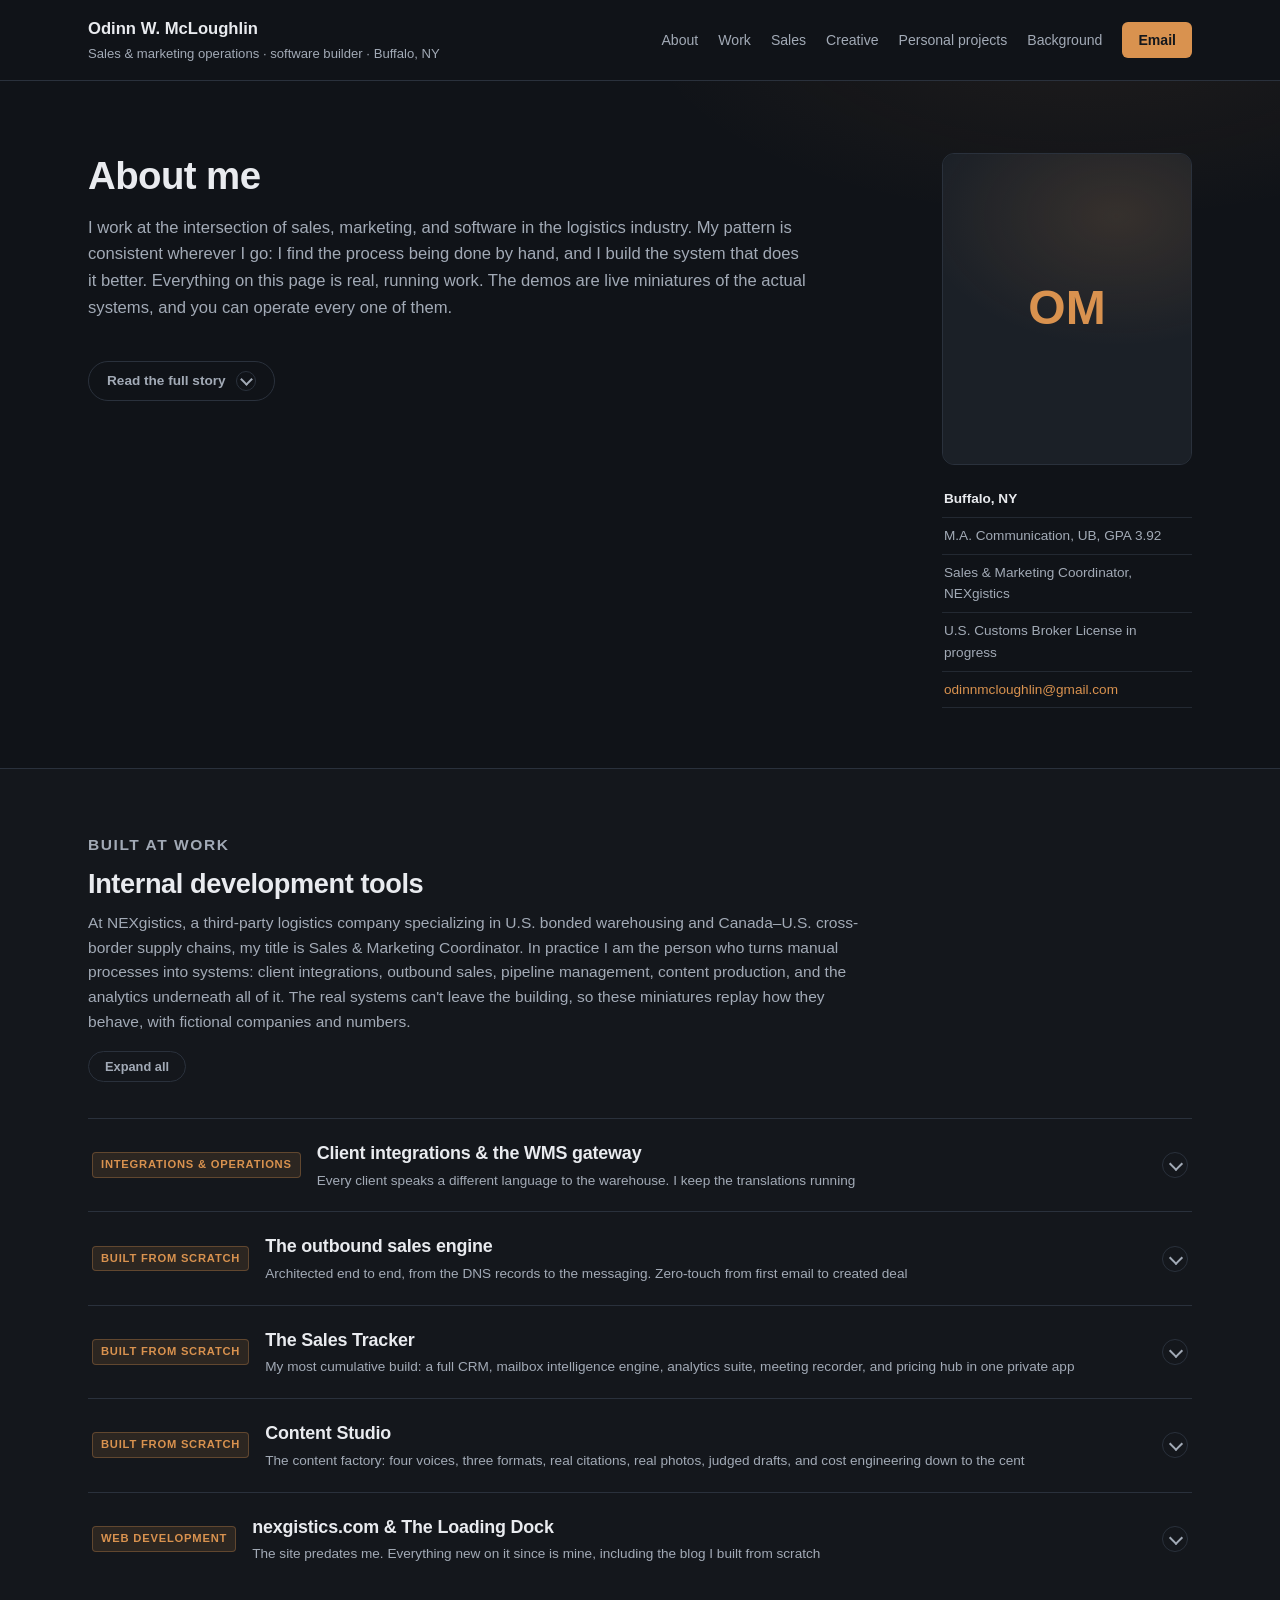
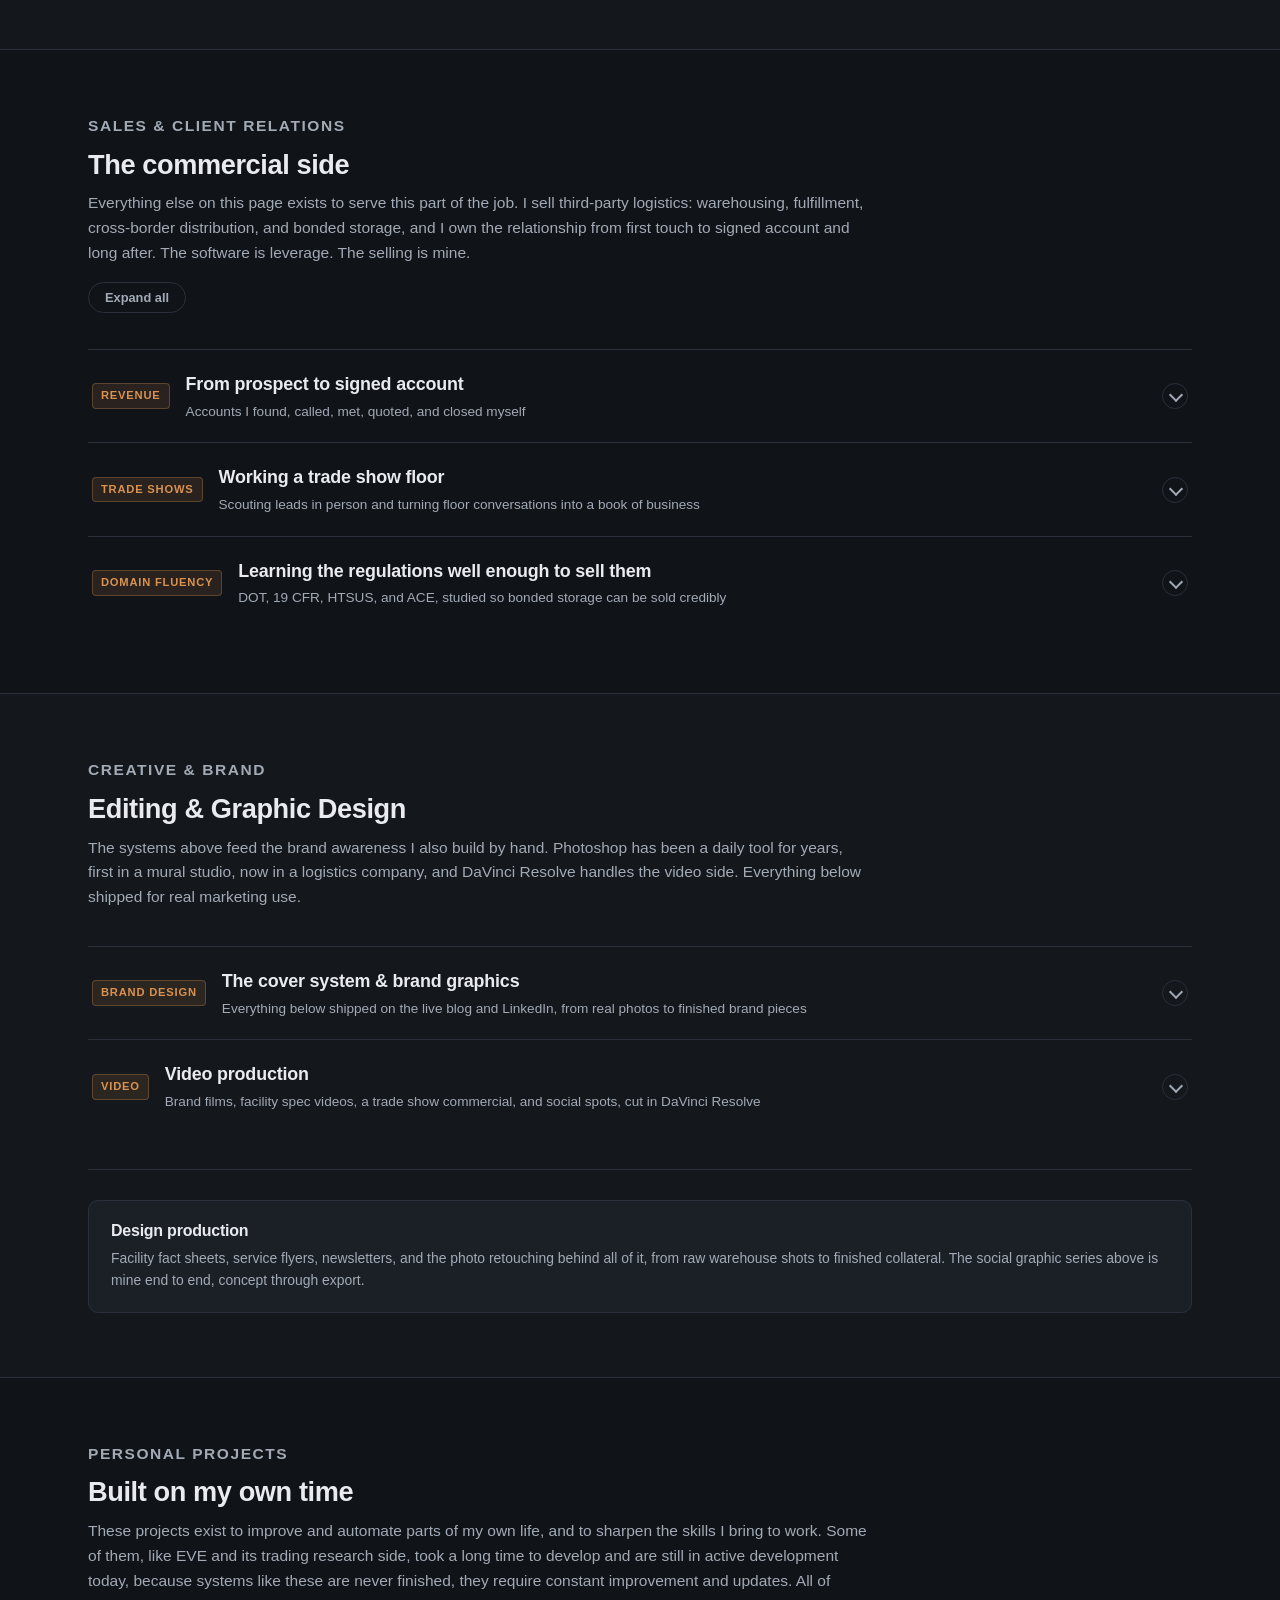
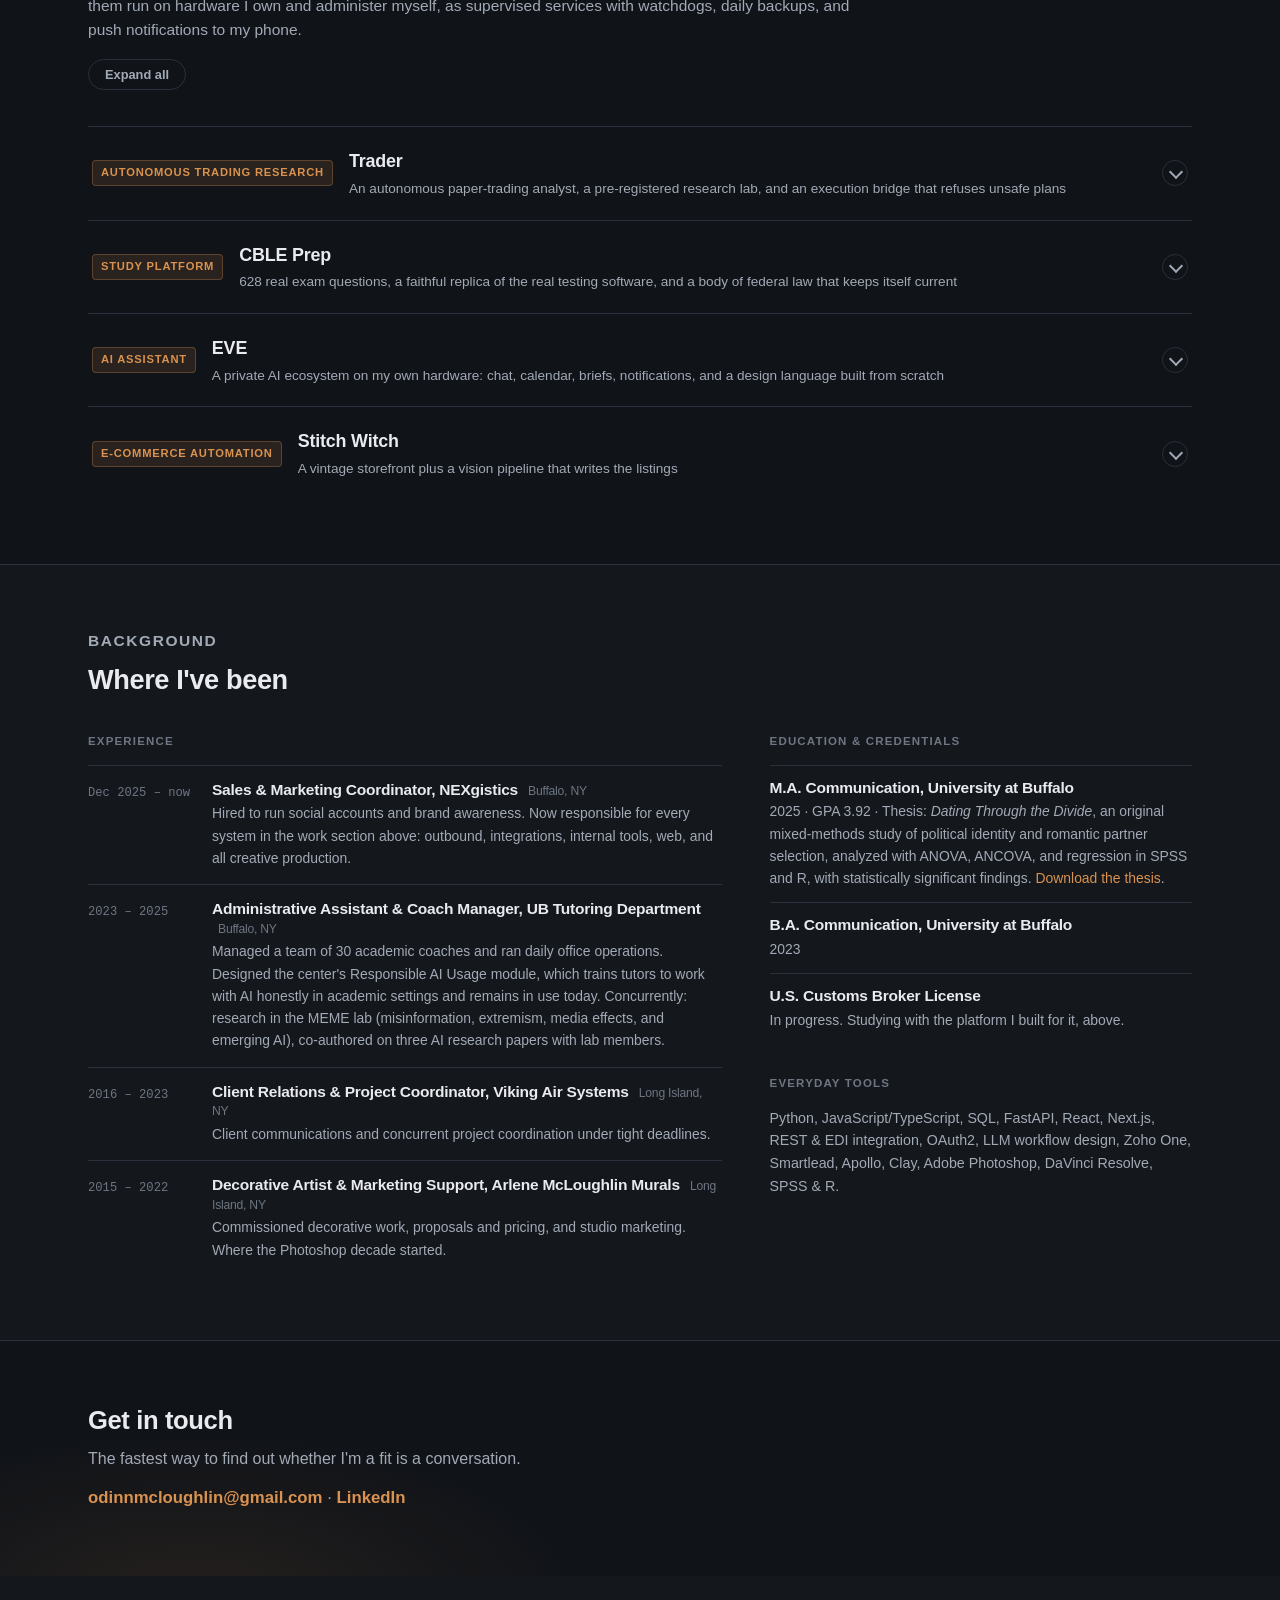
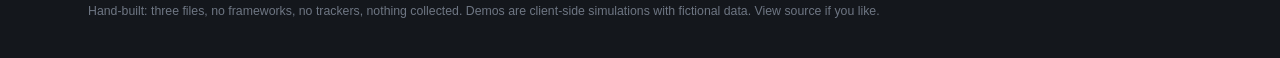
==== index.html @ a81934ec "Portfolio: interactive site with working miniatures of my systems Co-Authored-By: Claude Fable 5 <no" ====
<!DOCTYPE html>
<html lang="en">
<head>
<meta charset="UTF-8">
<meta name="viewport" content="width=device-width, initial-scale=1.0">
<title>Odinn McLoughlin · Portfolio</title>
<meta name="description" content="Interactive portfolio of Odinn McLoughlin: working miniatures of the software, automations, and creative systems he builds for a cross-border logistics company, and on his own time.">
<link rel="stylesheet" href="styles.css">
<link rel="icon" href="data:image/svg+xml,<svg xmlns='http://www.w3.org/2000/svg' viewBox='0 0 100 100'><rect x='10' y='10' width='80' height='80' rx='14' fill='%23d9924f'/><text x='50' y='69' font-size='50' font-family='Arial' font-weight='bold' fill='%2314171c' text-anchor='middle'>O</text></svg>">
</head>
<body>

<header class="masthead">
  <div class="shell masthead-inner">
    <div>
      <p class="masthead-name">Odinn W. McLoughlin</p>
      <p class="masthead-role">Sales &amp; marketing operations &middot; software builder &middot; Buffalo, NY</p>
    </div>
    <nav class="masthead-nav" aria-label="Sections">
      <a href="#about">About</a>
      <a href="#work">Work</a>
      <a href="#sales">Sales</a>
      <a href="#creative">Creative</a>
      <a href="#projects">Personal projects</a>
      <a href="#background">Background</a>
      <a href="mailto:odinnmcloughlin@gmail.com" class="nav-mail">Email</a>
    </nav>
  </div>
</header>

<main>

<!-- ================= ABOUT ================= -->
<section id="about" class="overview">
  <div class="shell">
    <div class="about-grid">
      <div class="about-text">
        <h1>About me</h1>
        <p class="overview-lead">
          I work at the intersection of sales, marketing, and software in the logistics industry.
          My pattern is consistent wherever I go: I find the process being done by hand, and I
          build the system that does it better. Everything on this page is real, running work.
          The demos are live miniatures of the actual systems, and you can operate every one of them.
        </p>

        <details class="about-more">
        <summary class="about-more-sum">Read the full story<span class="sum-chev" aria-hidden="true"></span></summary>
        <h4 class="about-h">The research foundation</h4>
        <p class="about-p">
          I hold an M.A. in Communication from the University at Buffalo (2025), following a B.A.
          in the same field (2023). This was not a typical mass media degree. The program
          incorporated strategic messaging, PR, and marketing strategy, but it was fundamentally
          research driven: designing studies, recording data, and running statistical analysis.
          That is where I learned SPSS, R, SQL, and my first real code. My thesis,
          <em>Dating Through the Divide</em>, examined how political identity influences romantic
          partner selection among college-aged adults, and after months of original data
          collection and analysis the findings were statistically significant.
          <a href="assets/odinn-mcloughlin-thesis.docx" download>Download the full thesis</a> if
          you want to check my methods. I was also a member of the Misinformation, Extremism, and
          Media Effects (MEME) lab, which studied political messaging alongside emerging AI
          research, including work on machine heuristics and human-AI interaction, and I am
          credited as a co-author on three AI research papers produced with members of that lab.
          Through the same years I ran operations for the university's tutoring department:
          managing a team of 30 academic coaches, and designing the center's Responsible AI Usage
          module, which teaches tutors how to work with AI honestly in academic settings and is
          still in use today.
        </p>

        <h4 class="about-h">The logistics chapter</h4>
        <p class="about-p">
          I joined NEXgistics, a cross-border third-party logistics company, in December 2025 as
          Sales &amp; Marketing Coordinator. I was hired to run the company's social accounts and
          build brand awareness. The role grew fast, partly out of necessity and partly because I
          kept building things that worked. I architected a cold outreach system that sends
          hundreds of tailored emails a day and automatically tags engaged leads into more
          personal sequences. I grew three LinkedIn accounts from zero: mine and the founder's
          past 3,000 followers each, the company's approaching 1,000, all powered by the Content
          Studio you can run below. I took the company website from bare bones to fully built
          out: complete SEO metadata, LLM optimization packages for AI search queries, and an
          entire blog page, from development through the individual articles, all in-house with
          no outside developer. I built the internal dashboards and the sales tracker app, and I
          handle the FTP, EDI, and API integrations between our warehouse management system and
          our customers' inventory systems, writing custom code where a customer's stack demands
          it. Every graphic design element and every brand video also comes through me, in
          Photoshop and DaVinci Resolve.
        </p>

        <h4 class="about-h">The builder</h4>
        <p class="about-p">
          Before any of this I worked over seven years as a decorative artist, which is where
          Photoshop and audio-visual editing became daily tools and where I learned to deliver
          detail-critical work on deadline. I built my first computer at fifteen. I have no formal
          software education beyond two computer science courses and the statistical programming
          my thesis required, and I don't pretend otherwise. I have written Python on and off for
          over five years, enough to build the thin front ends and custom scripting that EDI
          document transfer needs. What changed the equation is AI. Working with tools like
          Claude, with disciplined prompting and verification, I can design and ship complete
          automated systems that would previously have needed a team. The skill I offer is not
          memorized syntax. It is knowing exactly what to build, specifying it precisely,
          directing the build, and verifying the result until it holds up in production.
        </p>
        </details>
      </div>
      <div class="about-side">
        <div class="portrait">
          <img src="assets/portrait.jpg" alt="Odinn McLoughlin" id="portrait-img">
          <div class="portrait-fallback" aria-hidden="true">OM</div>
        </div>
        <p class="about-fact"><strong>Buffalo, NY</strong></p>
        <p class="about-fact">M.A. Communication, UB, GPA 3.92</p>
        <p class="about-fact">Sales &amp; Marketing Coordinator, NEXgistics</p>
        <p class="about-fact">U.S. Customs Broker License in progress</p>
        <p class="about-fact"><a href="mailto:odinnmcloughlin@gmail.com">odinnmcloughlin@gmail.com</a></p>
      </div>
    </div>
  </div>
</section>

<!-- ================= WORK ================= -->
<section id="work" class="band">
  <div class="shell">
    <div class="band-head">
      <p class="band-label">Built at work</p>
      <h2>Internal development tools</h2>
      <p>
        At NEXgistics, a third-party logistics company specializing in U.S. bonded warehousing and
        Canada&ndash;U.S. cross-border supply chains, my title is Sales &amp; Marketing Coordinator.
        In practice I am the person who turns manual processes into systems: client integrations,
        outbound sales, pipeline management, content production, and the analytics underneath all
        of it. The real systems can't leave the building, so these miniatures replay how they
        behave, with fictional companies and numbers.
      </p>
      <button class="band-toggle" data-band="work">Expand all</button>
    </div>

    <!-- Integration gateway -->
    <details class="entry" id="w-gw">
      <summary class="entry-sum">
        <span class="tag">Integrations &amp; operations</span>
        <span class="sum-main"><strong>Client integrations &amp; the WMS gateway</strong><em>Every client speaks a different language to the warehouse. I keep the translations running</em></span>
        <span class="sum-chev" aria-hidden="true"></span>
      </summary>
      <div class="entry-grid">
      <div class="entry-info">
        <p class="tech">Python &middot; REST &middot; EDI X12 &middot; SFTP &middot; CartRover &middot; Shopify</p>
        <p>
          Full disclosure first: I did not build the company's integration gateway, and I won't
          claim otherwise. NEXgistics runs a custom gateway that owns the connection to the
          Extensiv warehouse management system, built before I arrived. What I did was learn it
          inside out, because when an integration breaks, orders stop flowing, and that is a real
          emergency with real freight behind it.
        </p>
        <p>
          My job is everything around and inside that system today. I maintain the custom scripts
          and client integrations, and I write new custom scripting when a client bridge needs
          something that doesn't exist yet. I coordinate API credentials between customer systems
          and ours. I stand up new sales channel connections: Shopify carts, retail EDI
          relationships, and the long catalog of native integrations available through CartRover,
          our order router. And when a client asks where an order went, I trace it through the
          gateway's request and response logs, because every call is recorded and I know how to
          read the trail.
        </p>
        <p>
          I also wrote the documentation that didn't exist. A full architecture record of how the
          gateway works internally, per-client integration sheets, a plain-English guide that
          explains formats and transports from zero, and the checklist for standing up a new
          integration. Inheriting a system nobody documented is a business risk. It isn't one
          anymore.
        </p>
        <ul class="specs">
          <li>Day-to-day ownership of client integrations across SFTP file drops, EDI X12, REST APIs, and CSV</li>
          <li>New custom scripting for client bridges when existing tooling doesn't cover the case</li>
          <li>API credential coordination between customer inventory systems and the WMS</li>
          <li>New cart and channel setups: Shopify, retail EDI, and CartRover's native integration catalog</li>
          <li>Order tracing and incident debugging through request and response audit logs</li>
          <li>Authored the architecture record, per-client sheets, plain-English guide, and new-integration checklist</li>
        </ul>
        <p class="try">The four tabs below are the four ways client orders actually reach the warehouse. Try each one.</p>
      </div>
      <div class="frame">
        <div class="frame-bar"><span class="frame-app">client integrations &middot; four transports</span><span class="frame-note">replay &middot; fictional data</span></div>
        <div class="frame-body skin-term">
          <div class="gw-tabs" role="tablist" aria-label="Integration transports">
            <button class="gw-tab is-on" data-gw="csv">File drop (SFTP)</button>
            <button class="gw-tab" data-gw="edi">EDI (X12)</button>
            <button class="gw-tab" data-gw="cart">Cart (Shopify)</button>
            <button class="gw-tab" data-gw="api">API pull</button>
          </div>

          <div class="gw-panel" data-gw="csv">
            <p class="gw-explain">Legacy clients drop order files on our SFTP server. The gateway polls, parses against the client's field map, and posts each order to the WMS.</p>
            <div class="gw-intake" id="gw-intake">
              <div class="gw-file" id="gw-file" draggable="true" role="button" tabindex="0" aria-label="Order file orders_0715.csv, drag into the intake or press Enter">
                <span class="gw-file-icon" aria-hidden="true">CSV</span>
                <span class="gw-file-meta"><strong>orders_0715.csv</strong><em>Harbor &amp; Pine &middot; 3 orders &middot; 2 KB</em></span>
              </div>
              <div class="gw-drop" id="gw-drop"><span>drop the file here to run intake</span></div>
            </div>
            <div class="gw-work" id="gw-work" hidden>
              <table class="gw-table" id="gw-table" aria-label="Parsed orders">
                <thead><tr><th>order</th><th>lines</th><th>ship to</th><th>status</th></tr></thead>
                <tbody></tbody>
              </table>
              <div class="gw-log" id="gw-log"></div>
            </div>
          </div>

          <div class="gw-panel" data-gw="edi" hidden>
            <p class="gw-explain">Retail partners speak EDI: rigid X12 documents over a VAN. This is a purchase order the way it actually arrives, and what the gateway turns it into.</p>
            <pre class="edi-raw" id="edi-raw">ISA*00*          *00*          *ZZ*RETAILER     *ZZ*NEXGISTICS   *260715*0800*U*00401*000000101*0*P*&gt;~
GS*PO*RETAILER*NEXGISTICS*20260715*0800*101*X*004010~
ST*850*0001~
BEG*00*SA*PO-88217**20260715~
N1*ST*HARBOR &amp; PINE PROVISIONS*92*HP-01~
PO1*1*12*EA*4.50**SK*HP-CANDLE-8OZ~
PO1*2*4*EA*18.00**SK*HP-CRATE-SM~
CTT*2~
SE*8*0001~</pre>
            <button class="d-btn" id="edi-run">Translate &amp; post to the WMS</button>
            <div class="gw-log" id="edi-out"></div>
          </div>

          <div class="gw-panel" data-gw="cart" hidden>
            <p class="gw-explain">E-commerce clients connect their carts through CartRover, our order router. Setting up a new store is configuration and testing, not custom code, which is exactly why we route through it.</p>
            <div class="cart-flow" id="cart-flow">
              <span class="cart-node" data-n="0">Shopify store</span>
              <span class="cart-arrow" aria-hidden="true">&rarr;</span>
              <span class="cart-node" data-n="1">CartRover</span>
              <span class="cart-arrow" aria-hidden="true">&rarr;</span>
              <span class="cart-node" data-n="2">Gateway</span>
              <span class="cart-arrow" aria-hidden="true">&rarr;</span>
              <span class="cart-node" data-n="3">WMS</span>
            </div>
            <button class="d-btn" id="cart-run">Send a test order through</button>
            <div class="gw-log" id="cart-out"></div>
          </div>

          <div class="gw-panel" data-gw="api" hidden>
            <p class="gw-explain">Some clients expose their inventory system's API and we pull on a schedule: fetch new orders, post them to the WMS, and push stock counts back the other way so their system stays truthful.</p>
            <button class="d-btn" id="api-run">Run the scheduled pull</button>
            <div class="gw-log" id="api-out"></div>
          </div>
        </div>
      </div>
      </div>
    </details>

    <!-- Outbound engine -->
    <details class="entry" id="w-ob">
      <summary class="entry-sum">
        <span class="tag">Built from scratch</span>
        <span class="sum-main"><strong>The outbound sales engine</strong><em>Architected end to end, from the DNS records to the messaging. Zero-touch from first email to created deal</em></span>
        <span class="sum-chev" aria-hidden="true"></span>
      </summary>
      <div class="entry-grid">
      <div class="entry-info">
        <p class="tech">Apollo &middot; Zoho CRM + Flow &middot; Deluge &middot; Claude AI &middot; O365 &middot; GlockApps &middot; verification</p>
        <p>
          This one is mine from the ground up. I architected the company's entire outbound
          machine, from the plumbing to the messaging, and it now identifies prospects, runs
          personalized sequences, reads its own replies, and converts interested leads into CRM
          deals with zero human triage. It has produced real traction: brand awareness, engaged
          pipeline, and new accounts.
        </p>
        <p>
          The plumbing came first, because cold email dies at the infrastructure layer. All
          volume sends from dedicated sending subdomains I set up specifically to protect the
          corporate domain's reputation. Every sending domain carries SPF, DKIM, and DMARC
          records I configured and monitor. New mailboxes go through a structured warming
          process before they ever carry campaign volume. GlockApps seed accounts verify actual
          inbox placement per provider, and every address passes a bounce checker before its
          first send, because bounces are the fastest way to burn a sender score.
        </p>
        <p>
          The machine itself is a graduation system. Apollo runs our cold outreach through two
          sequences, fed by prospect lists matched to our ideal customer profile plus leads I
          research by hand in LinkedIn Sales Navigator for higher-value targets. Every send,
          open, click, and reply feeds a lead score, and I set the benchmarks: prospects who
          engage and cross them graduate out of cold outreach into Zoho journeys. Graduates land
          first in the evergreen series, a standing drip of genuinely useful cross-border and
          warehousing education that warms them without pitching them. From there they move to
          the nurture newsletter, our recurring value-first email of industry updates and company
          news, the long-term relationship channel where qualified contacts live until they are
          ready to talk. Warm leads skip the cold machine entirely: direct inquiries, trade show
          contacts, and referrals are already qualified, so they go straight into the newsletter.
        </p>
        <p>
          Replies forward through a chain into a backend inbox that fires a Zoho Flow, where
          Claude AI reads each reply, strips the quoted thread so only the lead's own words
          count, and classifies intent. An interested reply becomes a Contact, Account, and Deal
          within the minute, assigned to me, because the last mile is not automated: I run the
          outreach conversations, the discovery calls, and I close the deals. The system has
          produced a steady stream of direct inquiries and new accounts. And all of it complies
          with anti-spam law: CAN-SPAM in the U.S. and CASL for Canadian recipients, with
          identification on every send and unsubscribes honored permanently.
        </p>
        <ul class="specs">
          <li>Dedicated sending subdomains, SPF/DKIM/DMARC per domain, GlockApps placement seeds, structured mailbox warming, bounce verification before any first send</li>
          <li>Two Apollo cold sequences fed by ICP-matched lists plus manual LinkedIn Sales Navigator prospecting</li>
          <li>Lead scoring with graduation benchmarks I set: engaged leads promote from cold into Zoho journeys</li>
          <li>Evergreen series (educational warming drip) &rarr; nurture newsletter (recurring value-first relationship channel)</li>
          <li>Warm leads from inquiries, trade shows, and referrals enter the newsletter directly, already qualified</li>
          <li>AI reply classification (Claude) with quoted-thread stripping; interested replies auto-convert to Contact + Account + Deal</li>
          <li>I run the human last mile: outreach conversations, discovery calls, and closing</li>
          <li>CAN-SPAM and CASL compliant: identification on every send, permanent unsubscribe suppression</li>
        </ul>
        <p class="try">The tree below is the whole journey, from a cold list to a closed account. Click any stage, or follow a lead all the way up.</p>
      </div>
      <div class="frame">
        <div class="frame-bar"><span class="frame-app">outbound engine &middot; the lead's journey</span><span class="frame-note">the real design &middot; identifying details generalized</span></div>
        <div class="frame-body skin-out">
          <div class="arch-top">
            <button class="d-btn" id="arch-trace">Follow a lead from cold list to closed account</button>
          </div>
          <div class="tree" id="arch-map">
            <div class="tree-cols">
              <div class="tree-col">
                <p class="tree-colhead">The cold path</p>
                <div class="tree-duo">
                  <button class="arch-node" data-a="icp">Apollo ICP lists</button>
                  <button class="arch-node" data-a="navigator">Sales Navigator (manual)</button>
                </div>
                <span class="tree-link" aria-hidden="true"></span>
                <button class="arch-node" data-a="seq">Two cold sequences <em>Apollo</em></button>
                <span class="tree-link" aria-hidden="true"></span>
                <button class="arch-node" data-a="gate">Graduation gate <em>lead score vs. my benchmarks</em></button>
                <span class="tree-link" aria-hidden="true"></span>
                <button class="arch-node" data-a="evergreen">Evergreen series <em>educational warming drip</em></button>
              </div>
              <div class="tree-col">
                <p class="tree-colhead">The warm path</p>
                <button class="arch-node" data-a="warm">Inquiries &middot; trade shows &middot; referrals <em>already qualified, skip the cold machine</em></button>
                <span class="tree-grow" aria-hidden="true"></span>
              </div>
            </div>
            <div class="tree-merge" aria-hidden="true"></div>
            <div class="tree-main">
              <button class="arch-node" data-a="newsletter">Nurture newsletter <em>the long-term relationship channel</em></button>
              <span class="tree-link" aria-hidden="true"></span>
              <button class="arch-node" data-a="inquiry">Inquiry comes in <em>AI classifies the reply, deal created</em></button>
              <span class="tree-link" aria-hidden="true"></span>
              <button class="arch-node" data-a="close">Discovery &rarr; close <em>the human last mile: that's me</em></button>
            </div>
            <button class="tree-ribbon arch-node" data-a="law">Compliant end to end: CAN-SPAM (U.S.) and CASL (Canada)</button>
          </div>
          <div class="arch-detail" id="arch-detail">
            <p class="arch-detail-idle">Click any stage of the journey to read how it actually works.</p>
          </div>
        </div>
      </div>
      </div>
    </details>

    <!-- Sales tracker -->
    <details class="entry" id="w-st">
      <summary class="entry-sum">
        <span class="tag">Built from scratch</span>
        <span class="sum-main"><strong>The Sales Tracker</strong><em>My most cumulative build: a full CRM, mailbox intelligence engine, analytics suite, meeting recorder, and pricing hub in one private app</em></span>
        <span class="sum-chev" aria-hidden="true"></span>
      </summary>
      <div class="entry-grid">
      <div class="entry-info">
        <p class="tech">Next.js &middot; Prisma &middot; SQLite &middot; Whisper &middot; Claude / Ollama switchable &middot; PWA</p>
        <p>
          This is the most important thing I've built at NEXgistics, and the most cumulative:
          it grew feature by feature until it became the platform the whole commercial operation
          runs on. At its core sits a mailbox intelligence engine. Every email in the connected
          mailbox is pulled in, grouped into threads, and classified as sales-relevant or not,
          filtered against the company domain, known teammates, self-email aliases, and noise
          patterns I've tuned over months. Each sales thread carries a stage, cold through won,
          a category, and detected signals: meetings, term sheets sent or signed, reply timing.
          That classification layer is the single source of truth every other feature reads,
          dashboard, pipeline, analytics, and the Zoho bridge alike, so one filter fix ripples
          correctly through everything.
        </p>
        <p>
          As a daily driver it opens on a briefing: how many conversations are waiting on me,
          follow-ups due, overdue next steps, and a prioritized action queue with five buckets,
          new inquiries, follow up, needs your reply, active, and stale, so nothing sits
          unanswered. Threads get AI-drafted replies shaped by a writing-style learner trained
          on my own sent mail, greeting, sign-off, tone, and length, not a generic template.
          A background LiveSync checks for new mail every minute with browser notifications,
          global search runs command-palette style across companies, threads, and meetings, and
          a review queue triages sales-adjacent mail before it can pollute the pipeline: Keep
          makes it a real lead, Dismiss hides it forever without ever deleting it.
        </p>
        <p>
          The CRM layer holds the full client book with AI-written company descriptions, per
          company profiles with complete activity timelines, and a kanban pipeline where term
          sheets detected in mail advance a company's stage automatically. Analytics run quarter
          over quarter with deltas: engaged leads, meetings, term sheet conversion and days to
          sign, reply rates, loss reasons, plus board-ready PDF and Excel exports. Term Sheet
          Intelligence goes further, analyzing my actual sent term sheets to find what correlates
          with getting signed, rates, deal size, meeting-first versus not, so the standard
          template is built from what converts, and the pricing hub proposes new term sheets
          anchored to that same history, generating the Word document and PDF in our real template.
        </p>
        <p>
          Around the edges it keeps growing arms. An outbound view mirrors the Apollo engine
          live and cross-checks CRM overlap so nobody cold-emails an account we're already
          talking to. The Zoho bridge matches every engaged lead to a real Zoho record by trying
          every known contact email, stages tags and follow-up tasks locally, and writes to Zoho
          only on one confirmed click, never automatically. The meetings library replaced a paid
          transcription tool: I record from my phone as a PWA, audio transcribes locally with
          Whisper on the office PC so recordings never leave the building, speaker-labeled and
          summarized. A business card scanner reads trade show cards with Claude vision and
          cross-checks them against the mailbox. All of it runs as a private local server,
          Next.js, Prisma, and SQLite, reachable from my devices over an encrypted private
          network, installable as a PWA, with the AI provider switchable between cloud Claude,
          free local Ollama, or off entirely, and a standing security document because mailbox
          data deserves that respect.
        </p>
        <ul class="specs">
          <li>Mailbox intelligence engine: thread grouping, sales-relevance classification, stages, and signal detection as the single source of truth</li>
          <li>Daily briefing dashboard, KPI tiles, sales momentum, funnel, and a five-bucket action queue on tunable thresholds</li>
          <li>AI reply drafting shaped by a style profile learned from my own sent mail</li>
          <li>Review queue: Keep converts to a lead, Dismiss hides but never deletes</li>
          <li>Kanban pipeline with automatic stage advancement when term sheets are detected in mail</li>
          <li>Quarter-over-quarter analytics, loss-reason breakdown, board PDF and Excel exports, standing all-time leads export</li>
          <li>Term Sheet Intelligence: what actually correlates with signed deals, learned from real sent documents</li>
          <li>Zoho bridge: matched by every known contact email, one-click confirmed writes, never batched or automatic</li>
          <li>In-house meeting recorder: phone PWA capture, local Whisper transcription, speaker labels, AI notes</li>
          <li>Business card scanner (Claude vision), document tracking by type, pricing hub anchored to historical term sheets</li>
          <li>Private local server on office hardware, PWA install, AI switchable: Claude, local Ollama, or none</li>
        </ul>
        <p class="try">The miniature below wears the real app's interface. Work through the sidebar, every view is live.</p>
      </div>
      <div class="frame">
        <div class="frame-bar"><span class="frame-app">Sales Tracker</span><span class="frame-note">the real interface &middot; fictional companies &amp; numbers</span></div>
        <div class="frame-body skin-stk">
          <div class="stk">
            <nav class="stk-nav" aria-label="Sales tracker views">
              <button class="stk-link is-on" data-v="dash">Dashboard</button>
              <button class="stk-link" data-v="conv">Conversations</button>
              <button class="stk-link" data-v="review">Review</button>
              <button class="stk-link" data-v="pipe">Pipeline</button>
              <button class="stk-link" data-v="price">Pricing</button>
              <button class="stk-link" data-v="meet">Meetings</button>
              <button class="stk-link" data-v="cap">Capture</button>
              <button class="stk-link" data-v="ana">Analytics</button>
              <button class="stk-link" data-v="out">Outbound</button>
            </nav>
            <div class="stk-body">

              <div class="stk-view" data-v="dash">
                <p class="stk-greet">Good afternoon.</p>
                <p class="stk-brief"><strong>18</strong> conversations waiting on you &middot; <strong>7</strong> follow-ups due &middot; <strong class="stk-warn">2 next steps overdue</strong></p>
                <div class="stk-kpis">
                  <div class="stk-kpi"><h6>Open pipeline</h6><p>$86,400</p><span>23 active companies</span></div>
                  <div class="stk-kpi"><h6>Engaged leads &middot; Q3</h6><p>14</p><span>&uarr; 5 vs Q2</span></div>
                  <div class="stk-kpi"><h6>Term sheets &middot; Q3</h6><p>3</p><span>1 signed back</span></div>
                  <div class="stk-kpi"><h6>Win rate &middot; Q3</h6><p>67%</p><span>2 won &middot; 1 lost</span></div>
                </div>
                <p class="stk-sub">Action queue</p>
                <div class="stk-buckets">
                  <span>New inquiries <em>6</em></span><span>Follow up <em>7</em></span><span>Needs your reply <em>4</em></span><span>Active <em>9</em></span><span>Stale <em>2</em></span>
                </div>
                <p class="stk-note">LiveSync checks the mailbox every 60 seconds in the background. The wall of sticky notes, the momentum chart, and the funnel live here too.</p>
              </div>

              <div class="stk-view" data-v="conv" hidden>
                <div class="stk-thread">
                  <p class="stk-thread-head"><strong>Cedar Peak Outdoors</strong> &middot; 3 messages &middot; last reply 2h ago</p>
                  <p class="stk-msg">&ldquo;...we're at about 250 orders a month now and the garage isn't cutting it. Could you walk us through how onboarding works, maybe a call this week?&rdquo;</p>
                </div>
                <button class="d-btn" id="stk-classify">Classify thread + draft reply</button>
                <div class="stk-chips" id="stk-chips"></div>
                <div class="stk-draft" id="stk-draft" hidden></div>
              </div>

              <div class="stk-view" data-v="review" hidden>
                <p class="stk-note">Sales-adjacent mail lands here before it can pollute the pipeline. Keep makes it a lead. Dismiss hides it forever, but never deletes it.</p>
                <div class="stk-triage" id="stk-triage">
                  <div class="stk-tri-card" data-t="keep">
                    <p><strong>info@lakeshorepets.com</strong> &middot; &ldquo;Do you handle refrigerated storage? We're moving 80 pallets...&rdquo;</p>
                    <div><button class="d-btn stk-keep">Keep</button><button class="stk-dismiss">Dismiss</button></div>
                  </div>
                  <div class="stk-tri-card" data-t="dismiss">
                    <p><strong>deals@bulk-seo-pro.biz</strong> &middot; &ldquo;Rank #1 on Google GUARANTEED...&rdquo;</p>
                    <div><button class="d-btn stk-keep">Keep</button><button class="stk-dismiss">Dismiss</button></div>
                  </div>
                </div>
              </div>

              <div class="stk-view" data-v="pipe" hidden>
                <div class="st-board">
                  <div class="st-col"><h5>Cold <em>2</em></h5>
                    <div class="st-card"><strong>North Forge Tools</strong><span>no reply &middot; 12d quiet</span></div>
                    <div class="st-card"><strong>Bluebird Cosmetics</strong><span>opened 3x &middot; no reply</span></div>
                  </div>
                  <div class="st-col"><h5>Warm <em>1</em></h5>
                    <div class="st-card"><strong>Lakeshore Pet Supply</strong><span>discovery Thursday</span></div>
                  </div>
                  <div class="st-col"><h5>Term sheet out <em>1</em></h5>
                    <div class="st-card is-hot"><strong>Harbor &amp; Pine</strong><span>auto-advanced: term sheet detected in mail</span></div>
                  </div>
                  <div class="st-col"><h5>Won <em>1</em></h5>
                    <div class="st-card"><strong>Cedar Peak Outdoors</strong><span>signed &middot; onboarding</span></div>
                  </div>
                </div>
                <p class="stk-note">Stages advance automatically when the mailbox engine detects a term sheet going out or coming back signed.</p>
              </div>

              <div class="stk-view" data-v="price" hidden>
                <p class="stk-note">Describe the prospect and the pricing hub proposes scope and rates anchored to real signed term sheets, not generic guessing.</p>
                <p class="stk-msg">&ldquo;Outdoor apparel brand, ~250 orders/mo, 120 pallets, some bonded inbound from Ontario.&rdquo;</p>
                <button class="d-btn" id="stk-price">Propose from history</button>
                <div id="stk-price-out"></div>
              </div>

              <div class="stk-view" data-v="meet" hidden>
                <p class="stk-note">Recorded on my phone through the PWA. Transcribed locally with Whisper on the office PC. The audio never leaves the building.</p>
                <button class="d-btn" id="stk-transcribe">Transcribe locally (Whisper)</button>
                <div class="mi-grid" id="stk-meet-grid" hidden>
                  <div class="mi-transcript" id="mi-transcript"></div>
                  <div class="mi-out" id="mi-out"></div>
                </div>
              </div>

              <div class="stk-view" data-v="cap" hidden>
                <div class="stk-card-scan">
                  <div class="stk-bizcard" aria-hidden="true"><strong>DANA REYES</strong><span>VP Operations</span><span>Cedar Peak Outdoors</span><span>dana@cedarpeakoutdoors.com</span></div>
                  <button class="d-btn" id="stk-scan">Scan card</button>
                </div>
                <div class="st-extract" id="stk-scan-out"></div>
              </div>

              <div class="stk-view" data-v="ana" hidden>
                <div class="stk-kpis">
                  <div class="stk-kpi"><h6>Engaged leads</h6><p>14</p><span>&uarr; from 9 in Q2</span></div>
                  <div class="stk-kpi"><h6>Meetings</h6><p>5</p><span>&uarr; from 3</span></div>
                  <div class="stk-kpi"><h6>Sent &rarr; signed</h6><p>33%</p><span>avg 11 days to sign</span></div>
                  <div class="stk-kpi"><h6>First response</h6><p>3.2h</p><span>reply rate 61%</span></div>
                </div>
                <p class="stk-sub">Why we lose</p>
                <div class="st-spend" id="stk-loss"></div>
                <div class="stk-row">
                  <button class="d-btn" id="stk-pdf">Board PDF</button>
                  <button class="d-btn" id="stk-xlsx">Excel export</button>
                  <span class="stk-note" id="stk-export-note">Term Sheet Intelligence: deals with a meeting before the sheet sign 3&times; more often.</span>
                </div>
              </div>

              <div class="stk-view" data-v="out" hidden>
                <div class="stk-kpis">
                  <div class="stk-kpi"><h6>Delivered</h6><p>4,120</p><span>since tracking began</span></div>
                  <div class="stk-kpi"><h6>Opened</h6><p>38%</p><span>clicked 6%</span></div>
                  <div class="stk-kpi"><h6>Interested</h6><p>31</p><span>hot-lead queue</span></div>
                  <div class="stk-kpi"><h6>CRM overlap</h6><p>3</p><span>suppressed: already active</span></div>
                </div>
                <p class="stk-sub">Zoho bridge</p>
                <div class="stk-zoho">
                  <p><strong>Cedar Peak Outdoors</strong> &middot; matched to Zoho by contact email &middot; staged: tag <em>Warm</em> + task <em>reply this week</em></p>
                  <button class="d-btn" id="stk-zoho-btn">Apply to Zoho</button>
                  <span class="stk-note" id="stk-zoho-note">One confirmed click, one record written. Never automatic, never batched.</span>
                </div>
              </div>

            </div>
          </div>
        </div>
      </div>
      </div>
    </details>

    <!-- Content studio -->
    <details class="entry" id="w-cs">
      <summary class="entry-sum">
        <span class="tag">Built from scratch</span>
        <span class="sum-main"><strong>Content Studio</strong><em>The content factory: four voices, three formats, real citations, real photos, judged drafts, and cost engineering down to the cent</em></span>
        <span class="sum-chev" aria-hidden="true"></span>
      </summary>
      <div class="entry-grid">
      <div class="entry-info">
        <p class="tech">Next.js 16 &middot; React 19 &middot; Prisma/SQLite &middot; Anthropic API &middot; RSS research &middot; PWA-style local app</p>
        <p>
          Content Studio is as important to the company as the Sales Tracker: it streamlined and
          automated our entire content operation, LinkedIn, newsletter, and blog, and it is the
          engine behind the three accounts I grew from zero. Everything generates from a two-axis
          matrix: four voices by three formats. The voices, company, academic, founder, and my
          own, are driven by live Markdown voice guides, so editing a guide changes output
          immediately. The academic voice is special: fully objective third-party analysis that
          never names or promotes the company, evidence-led and cited. The formats know their
          rules too: LinkedIn posts run hook-first under the character limit with proper hashtag
          discipline, the newsletter has its own disarming register, and blogs come out 700 to
          1,300 words with a thesis H1, declarative H2s, a meta description, and an MLA works
          cited list.
        </p>
        <p>
          The prompt system is layered like a compliance stack: accuracy rules, then punctuation
          rules, then the house style base layer, then the voice overlay, then format rules.
          Accuracy rules forbid invented statistics, dates, or citations outright. Punctuation
          rules ban the telltale AI patterns. And source material is explicitly treated as
          untrusted data, so a prompt injection buried in a scraped article cannot redirect the
          model. Generation runs three distinct angles in parallel, an operational-reality take,
          a contrarian expert take, and a process story, so variants read genuinely different.
          Every draft then faces a judge pass against voice, format, accuracy, and structure
          rules, with a conditional rewrite only when the judge finds fault, which avoids paying
          to re-type clean drafts. Each variant surfaces the judge's notes, verified facts, and
          claims-to-verify before anything gets posted.
        </p>
        <p>
          Citations are real. Academic drafts pull actual reporting from a reputable-source
          allowlist, Reuters, AP, Bloomberg, and the trade press, via RSS and topic-scoped news
          search at zero API cost, relevance-gated so off-topic articles can't sneak in. Paid web
          search is the last resort, capped and locked to the cheap model. Every source is
          captured with title, author, outlet, date, and live URL: LinkedIn gets a ready-to-paste
          MLA first comment, blogs get an in-body works cited list. The Discover page scans trade
          feeds and proposes ranked, voice-matched topics that persist to the database, one click
          away from a pre-filled draft. The Library logs every generation automatically with
          variants, sources, cost, and graphic prompts, then tracks the posting workflow:
          impressions, reactions, and comments logged over time, per-account engagement insights,
          and a "more like this" respin for winners.
        </p>
        <p>
          The visual side is handled too. A gallery of 247 real warehouse photos, vision-tagged
          for pennies, pairs relevant photography to each post through free keyword matching, and
          a graphic kit builds a ready-to-paste art-direction prompt per voice and format, brand
          colors and composition rules included, with the whole bundle downloadable as one ZIP.
          Costs are engineered, not hoped for: prompt caching with a pre-warm call cuts the big
          shared prompt to a tenth of the price for parallel calls, models are gated per task,
          and every call lands in the shared usage ledger the Sales Tracker rolls up. The stack
          is Next.js and Prisma over SQLite, provider-switchable with a local Ollama fallback,
          with API middleware guarding against DNS rebinding and CSRF, a one-click launcher that
          sets up a fresh machine, and source backups to the operations hub after every session.
        </p>
        <ul class="specs">
          <li>Voice &times; format matrix: four voices, three formats, driven by live Markdown voice guides</li>
          <li>Academic voice override: objective, cited, never promotional, in any format</li>
          <li>Layered prompts: accuracy rules, punctuation rules, house style, voice overlay, format rules</li>
          <li>Source material treated as untrusted data, defusing prompt injection in scraped articles</li>
          <li>Three angles drafted in parallel, judge pass on every draft, conditional rewrite only on fault</li>
          <li>Free-first research from a reputable-source allowlist with full MLA citations and live URLs</li>
          <li>Discover: ranked, voice-matched topics from trade feeds, persisted, one click into Create</li>
          <li>Library: every run auto-logged with cost; posting workflow with engagement tracking and insights</li>
          <li>247 real facility photos, AI vision-tagged, matched to posts by keyword at zero API cost</li>
          <li>Graphic kit: per-voice art direction, ready-to-paste prompts, brand assets, one-ZIP handoff</li>
          <li>Cost engineering: prompt-cache pre-warm, per-task model gating, per-run cost on every draft, shared ledger</li>
          <li>Next.js/Prisma/SQLite local app, provider-switchable AI, middleware hardening, one-click launcher</li>
        </ul>
        <p class="try">The miniature below wears the real interface. Pick a format and a voice, generate, then explore Discover, the Gallery, and the Library.</p>
      </div>
      <div class="frame">
        <div class="frame-bar"><span class="frame-app">Content Studio</span><span class="frame-note">the real interface &middot; demo content</span></div>
        <div class="frame-body skin-stk">
          <div class="stk">
            <nav class="stk-nav" aria-label="Content Studio views">
              <button class="stk-link is-on" data-v="create">Create</button>
              <button class="stk-link" data-v="discover">Discover</button>
              <button class="stk-link" data-v="gallery">Gallery</button>
              <button class="stk-link" data-v="library">Library</button>
            </nav>
            <div class="stk-body">

              <div class="stk-view" data-v="create">
                <p class="stk-sub">Format</p>
                <div class="cst-pills" id="cst-formats">
                  <button class="cst-pill is-on" data-fmt="linkedin">LinkedIn post</button>
                  <button class="cst-pill" data-fmt="newsletter">Newsletter</button>
                  <button class="cst-pill" data-fmt="blog">Blog post</button>
                </div>
                <p class="stk-sub">Account / voice</p>
                <div class="cst-pills" id="cst-voices">
                  <button class="cst-pill is-on" data-voice="company">Company</button>
                  <button class="cst-pill" data-voice="academic">Academic</button>
                  <button class="cst-pill" data-voice="founder">Founder</button>
                  <button class="cst-pill" data-voice="personal">Personal (Odinn)</button>
                </div>
                <p class="stk-note" id="cst-model">Model: auto &middot; Haiku, fast &amp; cheap &middot; 3 variants</p>
                <p class="stk-sub">Topic</p>
                <p class="stk-msg" id="cst-topic">De minimis reform and what it means for importers</p>
                <button class="d-btn" id="cst-gen">Generate</button>
                <div class="gw-log cst-runlog" id="cst-runlog"></div>
                <div id="cst-out"></div>
              </div>

              <div class="stk-view" data-v="discover" hidden>
                <p class="stk-note">Discover scans the trade feeds, Reuters, AP, Bloomberg, FreightWaves, Supply Chain Dive, and proposes ranked, voice-matched topics. Saved to the database, so ideas bank instead of burning API calls twice.</p>
                <button class="d-btn" id="cst-scan">Scan the trade feeds</button>
                <div class="cst-topics" id="cst-topics"></div>
              </div>

              <div class="stk-view" data-v="gallery" hidden>
                <p class="stk-note">247 real facility photos, scanned from the operations hub and AI vision-tagged for $0.34 total. When a post generates, keyword matching pairs the most relevant real photos at zero API cost. These four are from the public blog.</p>
                <div class="cst-gal">
                  <figure><img src="assets/creative/blog-what-is-3pl.jpg" alt="Warehouse interior, worker with pick lists"><figcaption>interior &middot; workers &middot; picking</figcaption></figure>
                  <figure><img src="assets/creative/blog-bonded.jpg" alt="Facility aerial at dusk"><figcaption>exterior &middot; aerial &middot; dusk</figcaption></figure>
                  <figure><img src="assets/creative/blog-7-signs.jpg" alt="Pallet wrapping in warehouse"><figcaption>interior &middot; pallets &middot; wrap</figcaption></figure>
                  <figure><img src="assets/creative/blog-peak-season.jpg" alt="Las Vegas facility exterior"><figcaption>exterior &middot; las vegas &middot; docks</figcaption></figure>
                </div>
                <p class="stk-note">Brand marks live here too, one click to copy into the graphic kit, and the whole kit, prompt, marks, and matched photos, downloads as a single ZIP for the ChatGPT handoff.</p>
              </div>

              <div class="stk-view" data-v="library" hidden>
                <p class="stk-note">Every generation auto-saves with its variants, sources, cost, and graphic prompt. Nothing is lost, and posting is a workflow: mark posted, then log the engagement numbers over time.</p>
                <div class="cst-runs">
                  <div class="st-field"><span>Jul 14 &middot; Academic &middot; Blog &middot; $0.14</span><span>posted &middot; awaiting numbers</span></div>
                  <div class="st-field"><span>Jul 10 &middot; Company &middot; LinkedIn &middot; $0.02</span><span>4,120 impressions &middot; 3.1% engagement</span></div>
                  <div class="st-field"><span>Jul 8 &middot; Personal &middot; LinkedIn &middot; $0.02</span><span>6,540 impressions &middot; 4.8% engagement</span></div>
                </div>
                <p class="stk-sub">What's working</p>
                <div class="stk-kpis">
                  <div class="stk-kpi"><h6>Personal</h6><p>4.8%</p><span>best engagement rate</span></div>
                  <div class="stk-kpi"><h6>Founder</h6><p>3.9%</p><span>posted 2 days ago</span></div>
                  <div class="stk-kpi"><h6>Company</h6><p>2.7%</p><span>nudge: 6 days since last post</span></div>
                </div>
                <button class="d-btn" id="cst-respin">More like this: respin the winner</button>
                <p class="stk-note" id="cst-respin-note"></p>
              </div>

            </div>
          </div>
        </div>
      </div>
      </div>
    </details>

    <!-- Web development -->
    <details class="entry" id="w-webdev">
      <summary class="entry-sum">
        <span class="tag">Web development</span>
        <span class="sum-main"><strong>nexgistics.com &amp; The Loading Dock</strong><em>The site predates me. Everything new on it since is mine, including the blog I built from scratch</em></span>
        <span class="sum-chev" aria-hidden="true"></span>
      </summary>
      <div class="entry-grid">
      <div class="entry-info">
        <p class="tech">Concrete CMS &middot; custom HTML/CSS/JS blocks &middot; SEO &middot; 301s &middot; Python cover pipeline</p>
        <p>
          Honest framing first: the company website existed before I joined. What's mine is
          everything that has happened to it since. I've added countless pages, I own the copy,
          structure, and metadata, and I maintain the Google Business presence that feeds local
          search rankings. The blog, though, is mine end to end. The Loading Dock, live at
          nexgistics.com under Resources, was designed and built from scratch inside Concrete
          CMS using only native blocks plus two custom HTML blocks I wrote. No plugins, no
          outside developer, benchmarked deliberately against the strongest 3PL blogs in the
          industry. <strong>One thing before you try the demo: what you see here is a replica,
          not the polished product. For the full experience,
          <a href="https://www.nexgistics.com/resources/blog" target="_blank" rel="noopener">visit the real page &nearr;</a></strong>
        </p>
        <p>
          The index page opens with a full-bleed cinematic hero and an arrival animation I'm
          openly fond of: a corrugated dock door with a lamp that flips DOCK SECURED to CLEAR TO
          ENTER before rolling up. It runs once per session, skips edit mode, respects
          reduced-motion preferences, and costs nothing in SEO because it's pure client-side
          dressing over static content. Beneath it: a featured rotator locked to a fixed height
          so it never shifts the layout, category pills that build themselves from whatever
          posts exist, a live search that replaced a dead theme placeholder, and a universal
          article hero on every post with byline, meta strip, and a self-populating sidebar.
          The branded covers are generated by a deterministic Python template over real
          facility photos: duotone grade, category chip, waybill code, chevrons, and the cube
          watermark, at full resolution.
        </p>
        <p>
          Building it surfaced site-wide problems that I fixed properly rather than patched.
          The theme hardcoded a legacy URL slug that 404'd every category page: fixed with
          server-side 301 redirects. The contact form had been silently broken for eleven
          months, a captcha misconfiguration rejecting every human submission: root-caused,
          replaced with a working captcha, notifications rerouted, tested end to end, and all
          26 stranded submissions recovered and exported, real sales leads among them. SEO got
          the full pass: meta descriptions on every blog page, clean URLs, canonical and
          sitemap verification, indexing exclusions cleared at launch, and a sustained posting
          cadence plan. I also ran a security audit: the blog adds zero attack surface, static
          markup with read-only client JS, and the platform-level hardening recommendations are
          logged and handed off.
        </p>
        <ul class="specs">
          <li>Blog built from scratch in Concrete CMS: native blocks plus two custom HTML blocks, no plugins, no outside developer</li>
          <li>Dock-door arrival animation: once per session, reduced-motion aware, zero SEO cost</li>
          <li>Self-building category pills, live search, fixed-height featured rotator, universal article hero</li>
          <li>Deterministic Python cover template over real facility photos, full-resolution output</li>
          <li>Server-side 301 redirects fixing hardcoded legacy category URLs that 404'd</li>
          <li>Contact form root-caused after 11 silent months; 26 stranded submissions recovered, real leads among them</li>
          <li>Full SEO pass: meta descriptions, canonicals, sitemap, indexing exclusions cleared, cadence plan</li>
          <li>Security audit: zero added attack surface, platform hardening recommendations logged</li>
          <li>Loading Dock voice guide documented; Content Studio now defaults blog drafts to it</li>
        </ul>
        <p class="try">This is a working replica of the real index page, dock door and all. Click the door.</p>
      </div>
      <div class="frame">
        <div class="frame-bar"><span class="frame-app">nexgistics.com/resources/blog</span><span class="frame-note">working replica &middot; <a href="https://www.nexgistics.com/resources/blog" target="_blank" rel="noopener">visit the live page &nearr;</a></span></div>
        <div class="frame-body skin-web">
          <div class="ld-wrap" id="ld-wrap">
            <div class="ld-page">
              <div class="ld-hero">
                <p class="ld-kicker">The NEXgistics Blog</p>
                <p class="ld-title">The Loading Dock.</p>
                <p class="ld-sub">Floor-level insights on 3PL, fulfillment, and supply chain, straight from our teams in Buffalo and Las Vegas.</p>
              </div>
              <div class="ld-feat">
                <span class="ld-feat-tag">From the dock &middot; Featured</span>
                <p id="ld-feat-title"></p>
              </div>
              <div class="ld-controls">
                <div class="ld-pills" id="ld-pills">
                  <button class="ld-pill is-on" data-cat="all">All Posts</button>
                  <button class="ld-pill" data-cat="trends">Industry Trends</button>
                  <button class="ld-pill" data-cat="tips">Operational Tips</button>
                </div>
                <input class="ld-search" id="ld-search" type="text" placeholder="Search posts&hellip;" aria-label="Search posts">
              </div>
              <div class="ld-grid" id="ld-grid"></div>
            </div>
            <div class="ld-door" id="ld-door" role="button" tabindex="0" aria-label="Dock door, click to enter">
              <span class="ld-lamp" id="ld-lamp">DOCK SECURED</span>
              <span class="ld-hint">click to enter</span>
            </div>
          </div>
        </div>
      </div>
      </div>
    </details>
  </div>
</section>

<!-- ================= CREATIVE ================= -->
<!-- ================= SALES ================= -->
<section id="sales" class="band band-alt">
  <div class="shell">
    <div class="band-head">
      <p class="band-label">Sales &amp; client relations</p>
      <h2>The commercial side</h2>
      <p>
        Everything else on this page exists to serve this part of the job. I sell third-party
        logistics: warehousing, fulfillment, cross-border distribution, and bonded storage, and
        I own the relationship from first touch to signed account and long after. The software
        is leverage. The selling is mine.
      </p>
      <button class="band-toggle" data-band="sales">Expand all</button>
    </div>

    <details class="entry entry-stack" id="s-book">
      <summary class="entry-sum">
        <span class="tag">Revenue</span>
        <span class="sum-main"><strong>From prospect to signed account</strong><em>Accounts I found, called, met, quoted, and closed myself</em></span>
        <span class="sum-chev" aria-hidden="true"></span>
      </summary>
      <div class="entry-grid">
      <div class="entry-info">
        <p class="tech">prospecting &middot; discovery &middot; quoting &middot; closing &middot; client relations</p>
        <p>
          I have brought new accounts onto our books that I found, engaged, quoted, and closed
          myself. The prospecting is my own work: ideal-customer lists built in Apollo, plus
          higher-value targets I research by hand in LinkedIn Sales Navigator, one company and
          one decision maker at a time. The outbound machine in the section above fills the top
          of the funnel, but when a real conversation starts, the machine hands off to me.
        </p>
        <p>
          I run the discovery calls off a call sheet I wrote, so qualifying is consistent: what
          they ship, what volume, what systems they run, and whether bonded storage changes
          their math. Quotes go out on standardized term sheet templates I built, priced through
          the sales tracker, which means they go out fast and they go out consistent. And the
          relationship does not end at the signature. I visit clients at their facilities, I run
          warehouse tours when they visit ours, and I stay the point of contact through
          onboarding and beyond, because a smooth first ninety days is what turns a signed deal
          into a reference account.
        </p>
        <ul class="specs">
          <li>New accounts brought on end to end: self-prospected, engaged, quoted, and closed</li>
          <li>Hand-researched prospecting in LinkedIn Sales Navigator alongside ICP list building</li>
          <li>Discovery calls run from a qualifying call sheet I authored</li>
          <li>Quotes and term sheets from standardized templates I built, priced through the tracker</li>
          <li>Client visits both directions: onsite at their facilities, warehouse tours at ours</li>
          <li>Ongoing client relations through onboarding, so the working relationship stays smooth</li>
        </ul>
      </div>
      </div>
    </details>

    <details class="entry" id="s-shows">
      <summary class="entry-sum">
        <span class="tag">Trade shows</span>
        <span class="sum-main"><strong>Working a trade show floor</strong><em>Scouting leads in person and turning floor conversations into a book of business</em></span>
        <span class="sum-chev" aria-hidden="true"></span>
      </summary>
      <div class="entry-grid">
      <div class="entry-info">
        <p class="tech">in-person prospecting &middot; floor work &middot; structured follow-up</p>
        <p>
          I represent the company at industry trade shows, including the Las Vegas floor, and I
          treat a show like a hunting trip with a quota: scout the exhibitor list beforehand,
          work the floor for the brands that fit our profile, and come home with a stack of
          conversations worth continuing. That stack becomes a book of business because the
          follow-up is systematic. Business cards go through the card scanner I built into the
          sales tracker, which reads them with a vision model, groups them by show, checks them
          against the mailbox, and exports the qualified ones. Follow-up starts while
          competitors are still typing names into spreadsheets.
        </p>
        <p>
          The show materials are mine too: the announcement graphics and the trade show
          commercial, which you can find in the video section below.
        </p>
        <ul class="specs">
          <li>Pre-show scouting against the exhibitor list, so floor time goes to real fits</li>
          <li>In-person prospecting and floor conversations, building the book of business</li>
          <li>Cards captured through the vision-model scanner in the sales tracker, grouped by show</li>
          <li>Structured post-show follow-up through the outreach machine, fast and personal</li>
          <li>Show announcement graphics and the trade show commercial produced in-house</li>
        </ul>
      </div>
      <div class="frame">
        <div class="frame-bar"><span class="frame-app">trade show &middot; announcement creative</span><span class="frame-note">real show &middot; my design</span></div>
        <div class="frame-body vid-body">
          <div class="vid-item">
            <img src="assets/creative/tradeshow-infocomm.jpg" alt="NEXgistics at InfoComm 2026 announcement graphic, Las Vegas" style="width:100%;border-radius:8px;display:block;">
            <p class="vid-cap">InfoComm 2026 &middot; Las Vegas &middot; show announcement</p>
          </div>
        </div>
      </div>
      </div>
    </details>

    <details class="entry entry-stack" id="s-bonded">
      <summary class="entry-sum">
        <span class="tag">Domain fluency</span>
        <span class="sum-main"><strong>Learning the regulations well enough to sell them</strong><em>DOT, 19 CFR, HTSUS, and ACE, studied so bonded storage can be sold credibly</em></span>
        <span class="sum-chev" aria-hidden="true"></span>
      </summary>
      <div class="entry-grid">
      <div class="entry-info">
        <p class="tech">19 CFR &middot; HTSUS &middot; ACE &middot; DOT &middot; bonded warehousing</p>
        <p>
          Bonded storage is a customs-regulated product, and the buyers who need it ask hard
          questions: how duty deferral actually works, what happens on re-export, how entries
          flow through ACE, what the tariff schedule does to their landed cost. You cannot sell
          that with a brochure. So I learned it. I studied the customs regulations in 19 CFR,
          the HTSUS tariff schedule, CBP's ACE system that bonded operations report through, and
          the DOT compliance basics that govern the freight side, well enough to hold the
          conversation with an importer's compliance team and not embarrass anyone.
        </p>
        <p>
          That fluency became sales infrastructure. I wrote the bonded storage preliminary
          screening packet we use to qualify customs-sensitive deals before they reach quoting,
          and the discovery questions that separate a real bonded prospect from a curious one.
          And I am taking it further: I am studying for the federal customs broker license, with
          the exam platform I built for it in the personal projects below.
        </p>
        <ul class="specs">
          <li>Working knowledge of 19 CFR customs regulations, learned to sell bonded storage credibly</li>
          <li>HTSUS tariff schedule fluency, enough to talk landed cost with an importer</li>
          <li>ACE familiarity, the CBP system bonded operations live in</li>
          <li>DOT compliance basics for the freight side of the conversation</li>
          <li>Authored the bonded storage screening packet used to qualify customs-sensitive deals</li>
          <li>Pursuing the U.S. Customs Broker License, exam prep in progress</li>
        </ul>
      </div>
      </div>
    </details>
  </div>
</section>

<!-- ================= CREATIVE ================= -->
<section id="creative" class="band">
  <div class="shell">
    <div class="band-head">
      <p class="band-label">Creative &amp; brand</p>
      <h2>Editing &amp; Graphic Design</h2>
      <p>
        The systems above feed the brand awareness I also build by hand. Photoshop has been a
        daily tool for years, first in a mural studio, now in a logistics company, and DaVinci
        Resolve handles the video side. Everything below shipped for real marketing use.
      </p>
    </div>

    <details class="entry entry-stack" id="w-web">
      <summary class="entry-sum">
        <span class="tag">Brand design</span>
        <span class="sum-main"><strong>The cover system &amp; brand graphics</strong><em>Everything below shipped on the live blog and LinkedIn, from real photos to finished brand pieces</em></span>
        <span class="sum-chev" aria-hidden="true"></span>
      </summary>
      <div class="entry-grid">
      <div class="entry-info">
        <p class="tech">Photoshop &middot; Python cover pipeline &middot; brand system</p>
        <p>
          Everything in this deck shipped for real marketing use. The blog covers start as real
          photos of our facilities and run through a Python template I built, so every cover
          comes out with the same brand treatment at full resolution no matter when it's made.
          The rest is hand-built Photoshop work: social graphics for the LinkedIn series, team
          spotlights cut and composited from warehouse photography, promos for client verticals
          and facility capacity, a printed notepad design, and one facility homage made purely
          for fun. Real photos of real buildings, no stock, and never a client logo.
        </p>
      </div>
      <div class="deck" id="cover-deck" aria-label="Design work, fan the deck and click a card to view it full size">
        <a class="deck-card" style="--i:0" href="assets/creative/blog-what-is-3pl.jpg" data-cap="Blog cover &middot; &ldquo;What Is a 3PL?&rdquo;"><img src="assets/creative/blog-what-is-3pl.jpg" alt="Blog cover, What Is a 3PL, warehouse worker reading pick lists"><span>Blog cover &middot; &ldquo;What Is a 3PL?&rdquo;</span></a>
        <a class="deck-card" style="--i:1" href="assets/creative/blog-bonded.jpg" data-cap="Blog cover &middot; bonded warehousing for Canadian shippers"><img src="assets/creative/blog-bonded.jpg" alt="Blog cover, bonded warehouse aerial at dusk"><span>Blog cover &middot; bonded warehousing</span></a>
        <a class="deck-card" style="--i:2" href="assets/creative/blog-7-signs.jpg" data-cap="Blog cover &middot; &ldquo;7 Signs You've Outgrown Self-Fulfillment&rdquo;"><img src="assets/creative/blog-7-signs.jpg" alt="Blog cover, 7 signs you've outgrown self-fulfillment"><span>Blog cover &middot; &ldquo;7 Signs&rdquo;</span></a>
        <a class="deck-card" style="--i:3" href="assets/creative/blog-peak-season.jpg" data-cap="Blog cover &middot; peak season prep"><img src="assets/creative/blog-peak-season.jpg" alt="Blog cover, peak season prep, Las Vegas facility"><span>Blog cover &middot; peak season prep</span></a>
        <a class="deck-card" style="--i:4" href="assets/creative/graphic-cusma.jpg" data-cap="Social graphic &middot; bonded storage series"><img src="assets/creative/graphic-cusma.jpg" alt="Social graphic, bonded storage is a control mechanism"><span>Social &middot; bonded storage series</span></a>
        <a class="deck-card" style="--i:5" href="assets/creative/design-lead-example.jpg" data-cap="Team spotlight &middot; lead by example"><img src="assets/creative/design-lead-example.jpg" alt="Team spotlight graphic, doing things a better way starts with the people who lead by example"><span>Team spotlight &middot; lead by example</span></a>
        <a class="deck-card" style="--i:6" href="assets/creative/design-audio.jpg" data-cap="Client vertical spotlight &middot; deep audio expertise"><img src="assets/creative/design-audio.jpg" alt="Client vertical graphic, deep audio expertise, flexible across categories"><span>Vertical spotlight &middot; audio</span></a>
        <a class="deck-card" style="--i:7" href="assets/creative/design-vegas-summer.jpg" data-cap="Facility promo &middot; Las Vegas, summer is heating up"><img src="assets/creative/design-vegas-summer.jpg" alt="Facility promo graphic, summer is heating up, Las Vegas warehouse stats"><span>Facility promo &middot; Las Vegas</span></a>
        <a class="deck-card" style="--i:8" href="assets/creative/design-notepad.jpg" data-cap="Print design &middot; branded notepad"><img src="assets/creative/design-notepad.jpg" alt="Print design, ghosted aerial facility photo on a branded notepad"><span>Print &middot; branded notepad</span></a>
        <a class="deck-card" style="--i:9" href="assets/creative/design-desert.jpg" data-cap="Facility art &middot; Desert Distribution"><img src="assets/creative/design-desert.jpg" alt="Facility art, Desert Distribution, Las Vegas warehouse in a golden grade"><span>Facility art &middot; Desert Distribution</span></a>
      </div>
      <p class="deck-hint">Hover to fan the deck. Click a card to view it full size.</p>
      </div>
    </details>

    <details class="entry" id="w-video">
      <summary class="entry-sum">
        <span class="tag">Video</span>
        <span class="sum-main"><strong>Video production</strong><em>Brand films, facility spec videos, a trade show commercial, and social spots, cut in DaVinci Resolve</em></span>
        <span class="sum-chev" aria-hidden="true"></span>
      </summary>
      <div class="entry-grid">
      <div class="entry-info">
        <p class="tech">DaVinci Resolve &middot; drone footage &middot; color &middot; pacing &middot; titling &middot; sound</p>
        <p>
          All the company's video runs through DaVinci Resolve on my desk: brand films, facility
          spec videos for both warehouses, a trade show commercial cut for the Las Vegas floor,
          and short social spots. The work is the full edit: color grade, pacing, titling, and
          sound. Two of the facility films are here to watch. The first is a one minute specs
          tour of our Buffalo warehouse, drone exteriors down through the racked interior. The
          second is a Las Vegas brand cut that opens on the building at dusk with the strip on
          the horizon.
        </p>
      </div>
      <div class="frame">
        <div class="frame-bar"><span class="frame-app">facility films &middot; two cuts</span><span class="frame-note">shipped for real marketing use</span></div>
        <div class="frame-body vid-body">
          <div class="vid-item">
            <video controls preload="metadata" playsinline poster="assets/creative/video-east-specs-poster.jpg" src="assets/creative/video-east-specs.mp4" aria-label="NEX East facility specs tour, one minute"></video>
            <p class="vid-cap">NEX East &middot; facility specs tour &middot; 0:59</p>
          </div>
          <div class="vid-item">
            <video controls preload="metadata" playsinline poster="assets/creative/video-viva-vegas-poster.jpg" src="assets/creative/video-viva-vegas.mp4" aria-label="Viva Las Vegas facility brand cut, thirty six seconds"></video>
            <p class="vid-cap">Viva Las Vegas &middot; brand cut &middot; 0:36</p>
          </div>
        </div>
      </div>
      </div>
    </details>

    <div class="more-work">
      <div class="more-item">
        <h4>Design production</h4>
        <p>Facility fact sheets, service flyers, newsletters, and the photo retouching behind all of it, from raw warehouse shots to finished collateral. The social graphic series above is mine end to end, concept through export.</p>
      </div>
    </div>
  </div>
</section>

<!-- ================= PERSONAL PROJECTS ================= -->
<section id="projects" class="band band-alt">
  <div class="shell">
    <div class="band-head">
      <p class="band-label">Personal projects</p>
      <h2>Built on my own time</h2>
      <p>
        These projects exist to improve and automate parts of my own life, and to sharpen the
        skills I bring to work. Some of them, like EVE and its trading research side, took a long
        time to develop and are still in active development today, because systems like these are
        never finished, they require constant improvement and updates. All of them run on
        hardware I own and administer myself, as supervised services with watchdogs, daily
        backups, and push notifications to my phone.
      </p>
      <button class="band-toggle" data-band="projects">Expand all</button>
    </div>

    <!-- Strategy Lab -->
    <details class="entry" id="p-lab">
      <summary class="entry-sum">
        <span class="tag">Autonomous trading research</span>
        <span class="sum-main"><strong>Trader</strong><em>An autonomous paper-trading analyst, a pre-registered research lab, and an execution bridge that refuses unsafe plans</em></span>
        <span class="sum-chev" aria-hidden="true"></span>
      </summary>
      <div class="entry-grid">
      <div class="entry-info">
        <p class="tech">Python &middot; pandas &middot; SQLite &middot; Alpaca API &middot; custom backtest engine &middot; full web dashboard</p>
        <p>
          Trader is the longest-running build I have, still in active development, and it is
          three systems in one. The first is the autonomous analyst. During market hours it
          scans roughly 800 symbols, screens them through pattern signals and risk gates, enters
          positions with protective stops set before the fill confirms, pyramids into winners,
          manages exits with cooldowns, and switches into research mode after the close. Every
          decision lands in a cumulative ledger, hourly trading reports and a daily health
          report push to my phone, and the whole thing runs around the clock as supervised
          services behind a full dashboard: a P/L cockpit, portfolio and charts, market
          intelligence pages, the strategy arena, and the bridge.
        </p>
        <p>
          The second system exists because of an uncomfortable question: how do I know any of
          this actually works? The research lab treats a trading strategy like a scientific
          claim. Acceptance criteria are pre-registered before any results exist: minimum
          growth, risk-adjusted return, maximum drawdown, and beating a passive benchmark after
          realistic costs. A strategy develops against a decade of market history, and if it
          passes, it gets exactly one attempt at a held-out window of years it has never seen.
          The engine defends itself against the classic backtesting sins with a self-test suite
          that runs before any result is trusted, including a look-ahead canary that plants
          future data where a buggy engine would read it. Most of my strategies failed this
          gauntlet. Two diversified ensembles passed the full protocol, including the one-shot
          held-out test, and the champion runs the paper account today.
        </p>
        <p>
          Candidates and survivors alike compete in the arena: fourteen strategy sleeves with
          $25,000 of paper money each, recomputed deterministically every session and marked to
          live quotes against an S&amp;P 500 benchmark. As I write this, exactly one of the
          fourteen beats SPY, and the dashboard says so in large letters, because the point of
          the arena is truth, not comfort. Behind it sits the cohort research: more than a
          thousand journaled trading decisions analyzed for where the edge actually lives, with
          pre-registered A/B experiments, like the current test on stop width, deciding what
          changes next.
        </p>
        <p>
          The third system is the execution bridge, which turns the champion's frozen strategy
          into real order plans on the brokerage API. It runs a guard chain before anything
          executes: books reconciled against the broker, drift within tolerance, every order
          sizable and safe. If a guard fails, the bridge refuses the entire plan and tells me
          why, and it has refused before. Layered circuit breakers sit outside the validated
          drawdown envelope, fill quality is tracked against the modeled slippage, and every
          event is journaled. All of it is paper money by deliberate policy. Real capital stays
          off until the system passes a dedicated security review, and the fact that it hasn't
          yet is a feature of the process, not a gap.
        </p>
        <ul class="specs">
          <li>Autonomous loop: ~800-symbol scans, pattern signals, risk gates, stops, cooldowns, pyramiding, managed exits</li>
          <li>Research mode after close, cumulative decision ledger, hourly and daily reports pushed to my phone</li>
          <li>Full dashboard: P/L cockpit, portfolio, charts, market intel, analyst pages, arena, bridge, command palette</li>
          <li>Pre-registered gauntlet: criteria before results, ten-year build window, one-shot held-out, no retries</li>
          <li>Engine self-tests including a look-ahead canary and gap-through stop fills</li>
          <li>Two ensembles passed the full protocol; the champion runs the paper account today</li>
          <li>Arena: fourteen $25k paper sleeves recomputed deterministically daily against SPY</li>
          <li>Cohort research over 1,100+ journaled decisions; pre-registered A/B experiments drive changes</li>
          <li>Execution bridge with a refusing guard chain, layered circuit breakers, fill-quality and drift monitoring</li>
          <li>Paper only by design; real capital gated behind a security review it has not passed yet</li>
        </ul>
        <p class="try">Four tabs below: run the gauntlet, read the live league, replay a trading day, and watch the bridge protect the account.</p>
      </div>
      <div class="frame">
        <div class="frame-bar"><span class="frame-app">EVE-Trader &middot; autonomy console</span><span class="frame-note">the real interface &middot; paper money throughout</span></div>
        <div class="frame-body skin-trader" id="demo-lab">
          <div class="tr-tabs" role="tablist" aria-label="Trader views">
            <button class="tr-tab is-on" data-tr="gauntlet">The gauntlet</button>
            <button class="tr-tab" data-tr="arena">Arena league</button>
            <button class="tr-tab" data-tr="day">A trading day</button>
            <button class="tr-tab" data-tr="bridge">The bridge</button>
          </div>

          <div class="tr-panel" data-tr="gauntlet">
            <p class="gw-explain">Every strategy idea faces this test: develop on ten years of history, then one attempt at years it has never seen. Simulation below, shaped by what each strategy class really did.</p>
            <div class="lab-strategies" role="group" aria-label="Pick a strategy">
              <button class="lab-pick" data-strategy="momentum"><strong>Momentum picker</strong><span>buy stocks already running</span></button>
              <button class="lab-pick" data-strategy="meanrev"><strong>Dip buyer</strong><span>buy sharp pullbacks in an uptrend</span></button>
              <button class="lab-pick" data-strategy="crypto"><strong>Crypto trend</strong><span>ride bitcoin's long waves</span></button>
              <button class="lab-pick" data-strategy="ensemble"><strong>The ensemble</strong><span>defensive blend, no hero picks</span></button>
            </div>
            <div class="lab-stage">
              <canvas id="lab-canvas" width="900" height="300" aria-label="Equity curve chart"></canvas>
              <div class="lab-msg" id="lab-msg">Pick a strategy above, then run it.</div>
            </div>
            <div class="lab-controls">
              <button class="d-btn" id="lab-run" disabled>Run 10 years &rarr; then the unseen years</button>
            </div>
            <div class="lab-verdict" id="lab-verdict" hidden>
              <div class="lab-checks" id="lab-checks"></div>
              <p class="lab-lesson" id="lab-lesson"></p>
            </div>
          </div>

          <div class="tr-panel" data-tr="arena" hidden>
            <p class="gw-explain">Fourteen paper sleeves, $25,000 each, recomputed deterministically every session and marked to live quotes. A snapshot of the real league board:</p>
            <div class="ar-chips">
              <span>&#10003; deterministic</span><span>813 symbols</span><span>SPY +2.12%</span><span class="hot">1/14 beat SPY</span>
            </div>
            <div class="ar-rows">
              <div class="ar-row"><span class="ar-rank">1</span><span class="ar-name">High Momentum<em>52-week-high riders, 60-session holds</em></span><span class="ar-val up">+2.92%</span><span class="ar-spy up">SPY +0.63pp</span></div>
              <div class="ar-row"><span class="ar-rank">2</span><span class="ar-name">Mean Reversion<em>RSI(2) panic dips in uptrends, fast exits</em></span><span class="ar-val up">+2.01%</span><span class="ar-spy">SPY &minus;0.76pp</span></div>
              <div class="ar-row"><span class="ar-rank">3</span><span class="ar-name">Noise-Proof Stops<em>the live A/B test on exit stop width</em></span><span class="ar-val up">+1.82%</span><span class="ar-spy">SPY &minus;0.64pp</span></div>
              <div class="ar-row"><span class="ar-rank">4</span><span class="ar-name">Ensemble<em>the gauntlet survivor, regime core + sectors + crypto</em></span><span class="ar-val up">+1.50%</span><span class="ar-spy">SPY &minus;0.62pp</span></div>
              <div class="ar-row"><span class="ar-rank">5</span><span class="ar-name">Ensemble v2<em>all-weather variant with bonds and gold</em></span><span class="ar-val up">+0.91%</span><span class="ar-spy">SPY &minus;1.21pp</span></div>
              <div class="ar-row"><span class="ar-rank">6</span><span class="ar-name">Regime Core<em>SPY above its 200-day average, else cash</em></span><span class="ar-val up">+0.60%</span><span class="ar-spy">SPY &minus;1.00pp</span></div>
              <div class="ar-row"><span class="ar-rank">12</span><span class="ar-name">Live Selection<em>trades exactly what the live journal selects</em></span><span class="ar-val dn">&minus;1.48%</span><span class="ar-spy">SPY &minus;4.02pp</span></div>
              <div class="ar-row"><span class="ar-rank">13</span><span class="ar-name">V2 Evolution<em>the cohort-study hypothesis, being humbled</em></span><span class="ar-val dn">&minus;2.13%</span><span class="ar-spy">SPY &minus;4.65pp</span></div>
            </div>
            <p class="gw-explain">Most sleeves lose to the index. The board says so in large letters because the arena exists to find truth, not comfort. Winners earn promotion; losers earn a postmortem.</p>
          </div>

          <div class="tr-panel" data-tr="day" hidden>
            <p class="gw-explain">The analyst runs its whole day unattended. Replay one:</p>
            <button class="d-btn" id="day-run">Replay a trading day</button>
            <div class="gw-log" id="day-log"></div>
          </div>

          <div class="tr-panel" data-tr="bridge" hidden>
            <p class="gw-explain">The bridge turns the champion strategy into real order plans, and its job is to refuse anything unsafe. Run the nightly reconcile:</p>
            <button class="d-btn" id="bridge-run">Run the nightly reconcile</button>
            <div class="gw-log" id="bridge-log"></div>
          </div>
        </div>
      </div>
      </div>
    </details>

    <!-- CBLE -->
    <details class="entry" id="p-cble">
      <summary class="entry-sum">
        <span class="tag">Study platform</span>
        <span class="sum-main"><strong>CBLE Prep</strong><em>628 real exam questions, a faithful replica of the real testing software, and a body of federal law that keeps itself current</em></span>
        <span class="sum-chev" aria-hidden="true"></span>
      </summary>
      <div class="entry-grid">
      <div class="entry-info">
        <p class="tech">Python &middot; FastAPI &middot; React PWA &middot; spaced repetition &middot; PDF ingestion &middot; local AI</p>
        <p>
          I'm preparing for the U.S. Customs Broker License Exam, a federal exam with roughly a
          10 to 15 percent pass rate, and the commercial study tools weren't good enough. So I
          built the platform I wanted, and I study on it every day, on my desktop and installed
          on my phone. The question bank is 628 real questions from eight past exams, extracted
          and cleaned from the official CBP booklets, with the questions CBP itself voided
          correctly excluded and CBP's own answer-key typos preserved faithfully rather than
          silently corrected. Study is scheduled by spaced repetition with lapse cooldowns, so
          the cards I struggle with come back often but never loop back-to-back, and targeted
          practice drills go straight at my mistakes and weakest topics.
        </p>
        <p>
          The centerpiece is the exam simulator, and I built it after researching how the real
          computer-based test actually behaves, down to its annoyances. References open on top
          of your question, the search highlights but will not jump you to the next match, and
          there is no copy-paste, so practicing here builds the exact muscle the real exam
          demands. Sessions run at the real pace of about three and a half minutes per question,
          draw questions by stratified sampling that mirrors the real exam's topic blueprint,
          support flagging for review, and grade like the real thing. When a session ends, the
          result screen replays every question with all five choices, what I picked, what was
          right, and an explanation on demand from a locally hosted model.
        </p>
        <p>
          The law inside the platform keeps itself current, because studying stale regulation is
          worse than not studying. On every server start it checks the Code of Federal
          Regulations against the government's official source and the tariff schedule against
          the current revision, updating itself when Washington changes something. Nearly every
          question deep-links to the exact regulation section that answers it, so a wrong answer
          becomes a reading assignment instead of a mystery. And the platform tracks the whole
          broker lifecycle past the exam: a brush-up mode of essentials for after passing,
          continuing education credits, and the countdown to the triennial status report every
          licensed broker owes CBP.
        </p>
        <ul class="specs">
          <li>628 real past-exam questions across eight CBP exams, voided items excluded, key errata preserved</li>
          <li>Exam simulator with real pacing, stratified topic sampling, flagging, and honest grading</li>
          <li>Fidelity details researched from the real testing platform: references cover the question, search highlights without jumping, no copy-paste</li>
          <li>Result replay of every question with all choices, plus on-demand explanations from a local model</li>
          <li>Spaced repetition with lapse cooldowns; drills targeting mistakes and weak topics</li>
          <li>19 CFR checked against the official source on every start; HTSUS tracked by revision</li>
          <li>CBP guidance documents held in-app with visible freshness dates and a manual update check</li>
          <li>Citation deep links from questions to the exact regulation section</li>
          <li>License lifecycle: brush-up essentials, continuing education credits, triennial report countdown</li>
          <li>Installed as a PWA on phone and desktop, safe for concurrent use from both</li>
        </ul>
        <p class="try">Four tabs below: drill three real questions, sit in the exam room, check the law's freshness, and see the license tracking.</p>
      </div>
      <div class="frame">
        <div class="frame-bar"><span class="frame-app">CBLE Prep &middot; study console</span><span class="frame-note">the real interface &middot; real questions from past CBP exams</span></div>
        <div class="frame-body skin-cble">
          <div class="tr-tabs cb-tabs" role="tablist" aria-label="CBLE Prep views">
            <button class="cb-tab is-on" data-cb="drill">Drill</button>
            <button class="cb-tab" data-cb="exam">The exam room</button>
            <button class="cb-tab" data-cb="refs">The law, kept current</button>
            <button class="cb-tab" data-cb="upkeep">License upkeep</button>
          </div>

          <div class="cb-panel" data-cb="drill">
            <div id="cble-stage"></div>
          </div>

          <div class="cb-panel" data-cb="exam" hidden>
            <p class="gw-explain">The simulator replicates the real testing software, including its annoyances. One question of a timed session, with the reference reader behaving exactly like the real one: it covers your question.</p>
            <div class="mk-bar">
              <span class="mk-chip" id="mk-timer">83:59</span>
              <span class="mk-chip">question 1 of 25</span>
              <button class="mk-chip mk-btn" id="mk-flag">&#9873; flag for review</button>
              <button class="mk-chip mk-btn" id="mk-refs">open references</button>
            </div>
            <div class="mk-stage">
              <div class="mk-q">
                <p class="cble-stem">How long after attaining a passing grade on the Customs Broker License Exam does an applicant have to apply for a Customs broker license?</p>
                <div class="cble-opts" id="mk-opts"></div>
              </div>
              <div class="mk-overlay" id="mk-overlay" hidden>
                <div class="mk-overlay-bar"><span>19 CFR &sect; 111.11 &middot; basic requirements for a license</span><button class="mk-chip mk-btn" id="mk-close">close references</button></div>
                <p class="mk-reg">&sect; 111.11(a)(4), abridged: eligibility for a broker's license requires attaining a passing grade of 75 percent or higher on the examination, taken within the 3-year period before submitting the application.</p>
                <p class="mk-note">Notice the reader is covering your question. The real exam does this on one screen, so the skill of holding the question in your head while reading regulation is part of what gets practiced. Search highlights matches but will not jump between them, faithful to the real software.</p>
              </div>
            </div>
            <div class="lab-controls">
              <button class="d-btn" id="mk-submit" disabled>Submit session</button>
            </div>
            <div id="mk-review"></div>
          </div>

          <div class="cb-panel" data-cb="refs" hidden>
            <p class="gw-explain">Studying stale regulation is worse than not studying. The platform holds the full body of law and checks it against official sources. A snapshot of the freshness board:</p>
            <div class="ar-chips">
              <span>19 CFR &middot; current, auto-checked at start</span><span>HTSUS &middot; Revision 11</span><span class="hot">490+ citation deep links</span>
            </div>
            <div class="cst-runs" style="padding: 4px 16px 0;">
              <div class="st-field"><span>Code of Federal Regulations, Title 19</span><span>auto-checked against eCFR on every server start</span></div>
              <div class="st-field"><span>Harmonized Tariff Schedule</span><span>tracked by revision, updates itself</span></div>
              <div class="st-field"><span>ACE &amp; CBP guidance documents</span><span>visible last-checked dates, manual check button</span></div>
            </div>
            <button class="d-btn" id="refs-run">Check for updates now</button>
            <div class="gw-log" id="refs-log"></div>
          </div>

          <div class="cb-panel" data-cb="upkeep" hidden>
            <p class="gw-explain">The platform tracks the whole broker lifecycle, not just the exam. Passing is the midpoint, not the finish line.</p>
            <div class="ar-chips">
              <span>CE 0/20 credits this cycle</span><span>triennial report countdown</span><span>23 essentials to brush up</span>
            </div>
            <div class="cst-runs" style="padding: 4px 16px 16px;">
              <div class="st-field"><span>Brush Up mode</span><span>the regulation essentials a licensed broker must keep sharp after passing</span></div>
              <div class="st-field"><span>Continuing education</span><span>credit tracking against the requirement, turns amber when attention is needed</span></div>
              <div class="st-field"><span>Triennial status report</span><span>countdown to the report every licensed broker owes CBP every three years</span></div>
            </div>
          </div>
        </div>
      </div>
      </div>
    </details>

    <!-- EVE -->
    <details class="entry" id="p-eve">
      <summary class="entry-sum">
        <span class="tag">AI assistant</span>
        <span class="sum-main"><strong>EVE</strong><em>A private AI ecosystem on my own hardware: chat, calendar, briefs, notifications, and a design language built from scratch</em></span>
        <span class="sum-chev" aria-hidden="true"></span>
      </summary>
      <div class="entry-grid">
      <div class="entry-info">
        <p class="tech">Python &middot; FastAPI &middot; React PWA &middot; local LLMs &middot; service workers &middot; canvas</p>
        <p>
          EVE is the personal project I have poured the most into, alongside Trader, and it is
          still in active development because an assistant is never finished. It is entirely
          separate from my work: nothing in EVE touches company systems or company data. It is a
          personal system for a personal life, and one of the main reasons I built it is
          privacy. I wanted my calendar, my conversations, and my daily life to live on my own
          machine instead of accumulating in some large corporation's cloud. That conviction
          drove the architecture. EVE started as a chat interface and grew into a private
          ecosystem running entirely on hardware I own: threaded conversations with persistent
          memory, a Today page that works like a cockpit for my day, a calendar that refuses to
          let me miss things, daily market briefs, and the notification system that ties all of
          it to my phone. Routine requests are answered by language models running locally,
          which costs nothing and keeps my data home; only harder requests escalate to a cloud
          model, and I decide where that line sits. Its memory is plain files I can open and
          edit, which is the same design position: an assistant should be inspectable by, and
          answerable to, the person it works for.
        </p>
        <p>
          The Today page is the part I actually live in. A greeting and live clock, a system
          rail of status chips reporting on the rest of the ecosystem at a glance, whether
          Trader is active, how many pushes went out today, when the next reminder fires,
          whether today's brief is ready, then what's next on the calendar with a live
          countdown, action items I can check off inline, a seven-day radar of the week ahead,
          and a command row where I can ask EVE anything or add an event in natural language.
          Every afternoon EVE writes a structured eight-section market brief, and the calendar
          escalates: when an event is imminent, it re-pushes every minute until I acknowledge
          it, with hard caps so it can never nag forever. Missing a meeting because a phone
          buzzed once quietly is a solved problem in my life.
        </p>
        <p>
          The notification system is its own piece of engineering. One gateway routes roughly
          thirty distinct notification kinds, calendar alarms, market moves, trade entries and
          exits, risk alerts, brief deliveries, job matches, to the right app on my phone as
          web push. Apple does not let a web app choose notification sounds in the background,
          every push plays the same tone, so differentiation had to move to the eye: each kind
          carries its own visual identity on the lock screen, recognizable at a glance. And the
          interface itself is a design system I built from scratch, called Mission Control:
          design tokens, a hand-drawn set of about forty five icons, view transitions, and a
          canvas-drawn orb identity that breathes while idle at zero paint cost and swirls while
          EVE is thinking. There is also an image-generation surface in progress, backed by
          local models, because the ecosystem keeps growing.
        </p>
        <ul class="specs">
          <li>Threaded chat with persistent, plain-file memory I can open and audit</li>
          <li>Hybrid model routing: local models first for privacy and cost, cloud escalation for quality</li>
          <li>Today cockpit: system rail, next-up countdown, inline action items, week radar, natural-language quick add</li>
          <li>Daily eight-section market brief, generated on schedule and pushed to my phone</li>
          <li>Calendar nag-until-acknowledged: re-pushes every minute when imminent, with hard safety caps</li>
          <li>Unified gateway routing ~30 notification kinds, each visually distinct on the lock screen</li>
          <li>Installed as a phone app with a service-worker push pipeline over a private network</li>
          <li>Mission Control design system: tokens, ~45 hand-built icons, view transitions, the canvas orb</li>
          <li>Supervised services with watchdog auto-restart; image generation surface in development</li>
        </ul>
        <p class="try">Four tabs below: ask the scripted stand-in about me, sit in the Today cockpit, trigger the notification gateway, and generate a brief.</p>
      </div>
      <div class="frame">
        <div class="frame-bar"><span class="frame-app">EVE &middot; mission control</span><span class="frame-note">the real interface &middot; scripted demo, nothing leaves this page</span></div>
        <div class="frame-body frame-flush skin-eve">
          <div class="eve-top"><span class="eve-orb" aria-hidden="true"></span><span>EVE</span><span class="eve-status">online &middot; local</span></div>
          <div class="tr-tabs ev-tabs" role="tablist" aria-label="EVE views">
            <button class="ev-tab is-on" data-ev="chat">Chat</button>
            <button class="ev-tab" data-ev="today">Today</button>
            <button class="ev-tab" data-ev="push">Notifications</button>
            <button class="ev-tab" data-ev="brief">Daily brief</button>
          </div>

          <div class="ev-panel" data-ev="chat">
            <div class="eve-log" id="eve-log" aria-live="polite"></div>
            <div class="eve-chips" id="eve-chips"></div>
          </div>

          <div class="ev-panel" data-ev="today" hidden>
            <div class="ev-today">
              <div class="ev-hero">
                <div><p class="ev-greet">Good afternoon.</p><p class="ev-clock" id="ev-clock">--:--:--</p></div>
              </div>
              <div class="ev-rail">
                <span class="ev-led"><i class="ok"></i>Trader<em>active</em></span>
                <span class="ev-led"><i class="ok"></i>Push<em>19 sent</em></span>
                <span class="ev-led"><i class="warn"></i>Reminders<em id="ev-next-rem">next 47m</em></span>
                <span class="ev-led"><i class="ok"></i>Brief<em>ready</em></span>
              </div>
              <div class="ev-next">
                <p class="ev-next-label">NEXT UP</p>
                <p class="ev-next-what">Client discovery call <span id="ev-count">in 47:00</span></p>
              </div>
              <div class="ev-actions" id="ev-actions">
                <button class="ev-action">Send the bonded screening packet</button>
                <button class="ev-action">Reply to the term sheet redlines</button>
                <button class="ev-action">Log yesterday's meeting notes</button>
              </div>
              <div class="ev-radar">
                <span class="ev-day is-today">Today<i></i><i></i></span>
                <span class="ev-day">Sat</span>
                <span class="ev-day">Sun</span>
                <span class="ev-day">Mon<i></i></span>
                <span class="ev-day">Tue<i></i><i></i></span>
                <span class="ev-day">Wed</span>
                <span class="ev-day">Thu<i></i></span>
              </div>
              <p class="ev-ask">Ask EVE anything&hellip; <em>or add an event in plain English. The real command row parses natural language.</em></p>
            </div>
          </div>

          <div class="ev-panel" data-ev="push" hidden>
            <p class="gw-explain">One gateway routes roughly thirty notification kinds to my phone. Apple gives every web push the same sound, so each kind carries its own visual identity instead. A sample of the routing table:</p>
            <div class="ev-kinds">
              <span>&#9200; calendar alarm</span><span>&#128200; market move</span><span>&#128994; trade entry</span><span>&#128308; trade exit</span><span>&#9888;&#65039; risk alert</span><span>&#128188; job match</span><span>&#128676; logistics</span><span>&#127891; academic</span><span>&#128240; brief ready</span><span>&#128736;&#65039; system health</span>
            </div>
            <p class="gw-explain">The calendar kind escalates. When an event is imminent, EVE re-pushes every minute until I acknowledge it. Try ignoring this one:</p>
            <button class="d-btn" id="nag-run">Trigger a calendar nag</button>
            <div class="ev-nags" id="ev-nags"></div>
          </div>

          <div class="ev-panel" data-ev="brief" hidden>
            <p class="gw-explain">Every afternoon EVE writes a structured market brief and pushes it to my phone. The eight sections, in the shape of the real thing:</p>
            <button class="d-btn" id="brief-run">Generate today's brief</button>
            <div class="ev-brief" id="ev-brief"></div>
          </div>
        </div>
      </div>
      </div>
    </details>

    <!-- Stitch Witch -->
    <details class="entry" id="p-sw">
      <summary class="entry-sum">
        <span class="tag">E-commerce automation</span>
        <span class="sum-main"><strong>Stitch Witch</strong><em>A vintage storefront plus a vision pipeline that writes the listings</em></span>
        <span class="sum-chev" aria-hidden="true"></span>
      </summary>
      <div class="entry-grid">
      <div class="entry-info">
        <p class="tech">HTML/CSS/JS &middot; Python &middot; vision LLM pipeline</p>
        <p>
          A resale storefront for reworked vintage clothing, one-of-one pieces that are bleached,
          embroidered, or painted by hand. I built the site as fast static pages with a product
          catalog underneath, then attacked the real bottleneck in resale, which is that listing
          an item takes longer than finding it. The listing generator collapses that step: drop
          photos of a finished piece onto a script, and a vision model examines them, writes a
          title and description in the shop's established voice, prices the piece relative to the
          existing catalog, compresses the images, and stages the listing. One confirmation
          publishes it.
        </p>
        <ul class="specs">
          <li>Static storefront, no framework, category filtering and per-item pages from a JSON catalog</li>
          <li>Vision pipeline: photos in, on-brand title, description, and details out</li>
          <li>Catalog-anchored pricing, so new pieces land consistently against existing ones</li>
          <li>Automatic image compression and file placement, one human confirmation to publish</li>
        </ul>
        <p class="try">Pick a piece and watch the listing write itself. Real catalog entries, in the shop's real look.</p>
      </div>
      <div class="frame">
        <div class="frame-bar"><span class="frame-app">stitch witch &middot; listing generator</span><span class="frame-note">real catalog data</span></div>
        <div class="frame-body skin-sw">
          <div class="sw-picks" id="sw-picks" role="group" aria-label="Pick a piece"></div>
          <div class="sw-out" id="sw-out" hidden>
            <div class="sw-phase" id="sw-phase"></div>
            <div class="sw-listing" id="sw-listing"></div>
          </div>
        </div>
      </div>
      </div>
    </details>
  </div>
</section>

<!-- ================= BACKGROUND ================= -->
<section id="background" class="band">
  <div class="shell">
    <div class="band-head">
      <p class="band-label">Background</p>
      <h2>Where I've been</h2>
    </div>
    <div class="bg-grid">
      <div>
        <p class="bg-label">Experience</p>
        <div class="cv-row">
          <div class="cv-when">Dec 2025 &ndash; now</div>
          <div><h4>Sales &amp; Marketing Coordinator, NEXgistics <span class="cv-loc">Buffalo, NY</span></h4>
          <p>Hired to run social accounts and brand awareness. Now responsible for every system in the work section above: outbound, integrations, internal tools, web, and all creative production.</p></div>
        </div>
        <div class="cv-row">
          <div class="cv-when">2023 &ndash; 2025</div>
          <div><h4>Administrative Assistant &amp; Coach Manager, UB Tutoring Department <span class="cv-loc">Buffalo, NY</span></h4>
          <p>Managed a team of 30 academic coaches and ran daily office operations. Designed the center's Responsible AI Usage module, which trains tutors to work with AI honestly in academic settings and remains in use today. Concurrently: research in the MEME lab (misinformation, extremism, media effects, and emerging AI), co-authored on three AI research papers with lab members.</p></div>
        </div>
        <div class="cv-row">
          <div class="cv-when">2016 &ndash; 2023</div>
          <div><h4>Client Relations &amp; Project Coordinator, Viking Air Systems <span class="cv-loc">Long Island, NY</span></h4>
          <p>Client communications and concurrent project coordination under tight deadlines.</p></div>
        </div>
        <div class="cv-row">
          <div class="cv-when">2015 &ndash; 2022</div>
          <div><h4>Decorative Artist &amp; Marketing Support, Arlene McLoughlin Murals <span class="cv-loc">Long Island, NY</span></h4>
          <p>Commissioned decorative work, proposals and pricing, and studio marketing. Where the Photoshop decade started.</p></div>
        </div>
      </div>
      <div>
        <p class="bg-label">Education &amp; credentials</p>
        <div class="edu-item">
          <h4>M.A. Communication, University at Buffalo</h4>
          <p>2025 &middot; GPA 3.92 &middot; Thesis: <em>Dating Through the Divide</em>, an original mixed-methods study of political identity and romantic partner selection, analyzed with ANOVA, ANCOVA, and regression in SPSS and R, with statistically significant findings. <a href="assets/odinn-mcloughlin-thesis.docx" download>Download the thesis</a>.</p>
        </div>
        <div class="edu-item">
          <h4>B.A. Communication, University at Buffalo</h4>
          <p>2023</p>
        </div>
        <div class="edu-item">
          <h4>U.S. Customs Broker License</h4>
          <p>In progress. Studying with the platform I built for it, above.</p>
        </div>
        <p class="bg-label bg-label-gap">Everyday tools</p>
        <p class="bg-tools">Python, JavaScript/TypeScript, SQL, FastAPI, React, Next.js, REST &amp; EDI integration, OAuth2, LLM workflow design, Zoho One, Smartlead, Apollo, Clay, Adobe Photoshop, DaVinci Resolve, SPSS &amp; R.</p>
      </div>
    </div>
  </div>
</section>

<!-- ================= CONTACT ================= -->
<section id="contact" class="band band-contact">
  <div class="shell">
    <h2>Get in touch</h2>
    <p>The fastest way to find out whether I'm a fit is a conversation.</p>
    <p class="contact-links">
      <a href="mailto:odinnmcloughlin@gmail.com">odinnmcloughlin@gmail.com</a>
      <span aria-hidden="true"> &middot; </span>
      <a href="https://www.linkedin.com/in/odinn-mcloughlin-423668271" target="_blank" rel="noopener">LinkedIn</a>
    </p>
  </div>
</section>

</main>

<footer class="footer">
  <div class="shell">
    <p>Hand-built: three files, no frameworks, no trackers, nothing collected. Demos are client-side simulations with fictional data. View source if you like.</p>
  </div>
</footer>

<script src="demos.js"></script>
</body>
</html>
---- styles.css ----
/* ============================================================
   Odinn McLoughlin · portfolio
   Dark graphite chrome with a copper accent. Each demo panel
   carries the look of the real application it miniaturizes
   (skin-*). No frameworks, no webfonts.
   ============================================================ */

:root {
  --bg: #14171c;
  --bg-deep: #101318;
  --card: #1b2027;
  --card-raise: #20262f;
  --ink: #e9ebef;
  --dim: #a2aab6;
  --faint: #6e7683;
  --line: #2a313c;
  --line-soft: #232932;
  --accent: #d9924f;
  --accent-soft: rgba(217, 146, 79, 0.12);
  --sans: -apple-system, BlinkMacSystemFont, "Segoe UI", Roboto, "Helvetica Neue", Arial, sans-serif;
  --mono: ui-monospace, "Cascadia Code", "SF Mono", Consolas, monospace;
  --shellw: 1160px;
}

* { margin: 0; padding: 0; box-sizing: border-box; }

html { scroll-behavior: smooth; }

body {
  background: var(--bg);
  color: var(--ink);
  font-family: var(--sans);
  font-size: 16px;
  line-height: 1.6;
  -webkit-font-smoothing: antialiased;
}

.shell { max-width: var(--shellw); margin: 0 auto; padding: 0 28px; }

a { color: var(--accent); text-decoration: none; }
a:hover { text-decoration: underline; }

h1, h2, h3, h4 { font-weight: 650; letter-spacing: -0.015em; line-height: 1.2; }

button { font-family: inherit; cursor: pointer; }

/* ============ MASTHEAD ============ */
.masthead {
  background: var(--bg-deep);
  border-bottom: 1px solid var(--line);
  position: sticky;
  top: 0;
  z-index: 40;
}

.masthead-inner {
  display: flex;
  align-items: center;
  justify-content: space-between;
  gap: 18px;
  padding-top: 16px;
  padding-bottom: 16px;
}

.masthead-name { font-size: 1.04rem; font-weight: 700; }
.masthead-role { font-size: 0.82rem; color: var(--dim); }

.masthead-nav { display: flex; gap: 20px; align-items: center; font-size: 0.88rem; font-weight: 500; }
.masthead-nav a { color: var(--dim); }
.masthead-nav a:hover { color: var(--ink); text-decoration: none; }

.nav-mail {
  color: #14171c !important;
  background: var(--accent);
  padding: 7px 16px;
  border-radius: 6px;
  font-weight: 650;
}
.nav-mail:hover { filter: brightness(1.1); }

/* ============ OVERVIEW ============ */
.overview {
  padding: 72px 0 60px;
  background:
    radial-gradient(700px 320px at 85% -10%, rgba(217, 146, 79, 0.08), transparent 65%),
    var(--bg-deep);
  border-bottom: 1px solid var(--line);
}

.overview h1 { font-size: clamp(2rem, 4.6vw, 3rem); margin-bottom: 18px; }

.overview-lead {
  max-width: 720px;
  color: var(--dim);
  font-size: 1.04rem;
  margin-bottom: 40px;
}

/* ============ ABOUT ============ */
.about-grid {
  display: grid;
  grid-template-columns: minmax(0, 1fr) 250px;
  gap: 44px;
  align-items: start;
}

.about-text h1 { font-size: clamp(1.8rem, 4vw, 2.4rem); margin-bottom: 16px; }

.about-h {
  font-size: 0.78rem;
  font-weight: 700;
  letter-spacing: 0.09em;
  text-transform: uppercase;
  color: var(--accent);
  margin: 26px 0 10px;
}

.about-p { color: var(--dim); font-size: 0.95rem; line-height: 1.7; }
.about-p em { color: var(--ink); font-style: italic; }
.about-p a { font-weight: 600; }

.about-side { position: sticky; top: 84px; }

.portrait {
  position: relative;
  border: 1px solid var(--line);
  border-radius: 12px;
  overflow: hidden;
  background: var(--card);
  aspect-ratio: 4 / 5;
  margin-bottom: 16px;
}

.portrait img { width: 100%; height: 100%; object-fit: cover; display: block; }
.portrait img[data-missing] { display: none; }

.portrait-fallback {
  position: absolute;
  inset: 0;
  display: none;
  align-items: center;
  justify-content: center;
  font-size: 3rem;
  font-weight: 700;
  color: var(--accent);
  background:
    radial-gradient(300px 200px at 70% 20%, rgba(217, 146, 79, 0.14), transparent 65%),
    var(--card);
}
.portrait[data-empty] .portrait-fallback { display: flex; }

.about-fact { font-size: 0.85rem; color: var(--dim); padding: 7px 2px; border-bottom: 1px solid var(--line-soft); overflow-wrap: anywhere; }
.about-fact strong { color: var(--ink); }

.toc {
  display: grid;
  grid-template-columns: repeat(auto-fit, minmax(min(100%, 300px), 1fr));
  gap: 28px;
  max-width: 940px;
}

.toc-head {
  font-size: 0.72rem;
  font-weight: 700;
  letter-spacing: 0.1em;
  text-transform: uppercase;
  color: var(--accent);
  margin-bottom: 6px;
}

.toc-group a {
  display: flex;
  justify-content: space-between;
  align-items: baseline;
  gap: 14px;
  padding: 10px 2px;
  border-bottom: 1px solid var(--line);
  color: var(--ink);
  font-weight: 600;
  font-size: 0.94rem;
}
.toc-group a span { font-weight: 400; font-size: 0.8rem; color: var(--faint); text-align: right; }
.toc-group a:hover { color: var(--accent); text-decoration: none; }
.toc-group a:hover span { color: var(--accent); }

/* ============ BANDS & ENTRIES ============ */
.band { padding: 64px 0; }
.band-alt { background: var(--bg-deep); border-top: 1px solid var(--line); border-bottom: 1px solid var(--line); }

.band-label {
  font-size: 0.72rem;
  font-weight: 700;
  letter-spacing: 0.1em;
  text-transform: uppercase;
  color: var(--accent);
  margin-bottom: 10px;
}

.band-head { margin-bottom: 36px; max-width: 780px; }
.band-head h2 { font-size: 1.7rem; margin-bottom: 10px; }
.band-head p { color: var(--dim); font-size: 0.97rem; }

/* collapsible entries */
.entry { border-top: 1px solid var(--line); }

.entry-sum {
  display: flex;
  align-items: center;
  gap: 16px;
  padding: 20px 4px;
  cursor: pointer;
  list-style: none;
}
.entry-sum::-webkit-details-marker { display: none; }
.entry-sum:hover .sum-main strong { color: var(--accent); }

.sum-main { display: flex; flex-direction: column; gap: 2px; min-width: 0; }
.sum-main strong { font-size: 1.12rem; font-weight: 650; letter-spacing: -0.01em; }
.sum-main em { font-style: normal; font-size: 0.85rem; color: var(--dim); }

.sum-chev {
  margin-left: auto;
  flex: none;
  width: 26px; height: 26px;
  border: 1px solid var(--line);
  border-radius: 50%;
  position: relative;
  transition: transform 0.2s ease, border-color 0.2s ease;
}
.sum-chev::before {
  content: "";
  position: absolute;
  left: 8px; top: 6px;
  width: 8px; height: 8px;
  border-right: 2px solid var(--dim);
  border-bottom: 2px solid var(--dim);
  transform: rotate(45deg);
}
.entry[open] .sum-chev { transform: rotate(180deg); border-color: var(--accent); }
.entry[open] .sum-chev::before { border-color: var(--accent); }
.entry-sum .tag { flex: none; }

.entry-grid {
  display: grid;
  grid-template-columns: minmax(300px, 5fr) 7fr;
  gap: 36px;
  align-items: start;
  padding: 6px 0 36px;
}

.entry-stack .entry-grid { grid-template-columns: 1fr; }

.band-toggle {
  margin-top: 16px;
  background: transparent;
  border: 1px solid var(--line);
  color: var(--dim);
  border-radius: 999px;
  padding: 7px 16px;
  font-size: 0.8rem;
  font-weight: 600;
}
.band-toggle:hover { border-color: var(--accent); color: var(--accent); }

.tag {
  font-size: 0.7rem;
  font-weight: 700;
  letter-spacing: 0.07em;
  text-transform: uppercase;
  color: var(--accent);
  background: var(--accent-soft);
  border: 1px solid rgba(217, 146, 79, 0.3);
  border-radius: 4px;
  padding: 3px 8px;
}

.tech { font-family: var(--mono); font-size: 0.72rem; color: var(--faint); margin-bottom: 12px; }

.entry-info p { color: var(--dim); font-size: 0.94rem; margin-bottom: 13px; }

.try {
  color: var(--ink) !important;
  font-weight: 600;
  border-left: 3px solid var(--accent);
  padding-left: 12px;
  margin-top: 18px;
}

/* ============ FRAME (neutral window) ============ */
.frame {
  border: 1px solid var(--line);
  border-radius: 10px;
  overflow: hidden;
  background: var(--card);
  box-shadow: 0 16px 40px rgba(0, 0, 0, 0.35), 0 2px 8px rgba(0, 0, 0, 0.25);
}

.frame-bar {
  display: flex;
  align-items: center;
  justify-content: space-between;
  gap: 12px;
  padding: 9px 14px;
  background: var(--card-raise);
  border-bottom: 1px solid var(--line);
}

.frame-app { font-family: var(--mono); font-size: 0.75rem; color: var(--dim); }
.frame-note { font-size: 0.71rem; color: var(--faint); text-align: right; }

.frame-body { min-height: 120px; background: var(--d-bg, var(--card)); color: var(--d-text, var(--ink)); }
.frame-flush { padding: 0; }

/* ============ SKINS (real app palettes) ============ */
.skin-trader {
  --d-bg: #07090d; --d-panel: #0e1218; --d-text: #f3f4f6; --d-dim: #9aa3b5;
  --d-line: #1a202c; --d-accent: #22a8e6; --d-good: #34d9a4; --d-bad: #ff6b6b;
  --d-btn-bg: #22a8e6; --d-btn-fg: #ffffff; --d-soft: rgba(34, 168, 230, 0.12);
}

.tr-tabs {
  display: flex;
  flex-wrap: wrap;
  gap: 2px;
  padding: 10px 12px 0;
  border-bottom: 1px solid var(--d-line);
}

.tr-tab, .cb-tab, .ev-tab {
  border: none;
  background: transparent;
  padding: 8px 12px;
  font-size: 0.78rem;
  font-weight: 600;
  color: var(--d-dim);
  border-bottom: 2px solid transparent;
  margin-bottom: -1px;
}
.tr-tab:hover, .cb-tab:hover, .ev-tab:hover { color: var(--d-text); }
.tr-tab.is-on, .cb-tab.is-on, .ev-tab.is-on { color: var(--d-accent); border-bottom-color: var(--d-accent); }

.tr-panel, .cb-panel, .ev-panel { padding-bottom: 6px; }
.tr-panel .gw-log, .cb-panel .gw-log, .ev-panel .gw-log { padding: 4px 16px 16px; font-family: var(--mono); }
.tr-panel .d-btn, .cb-panel > .d-btn, .ev-panel .d-btn { margin: 10px 16px 12px; }

/* EVE Today cockpit */
.ev-today { padding: 14px 16px 16px; }

.ev-greet { font-size: 1.15rem; font-weight: 650; }
.ev-clock { font-family: var(--mono); font-size: 0.85rem; color: var(--d-accent); margin-top: 2px; }

.ev-rail { display: flex; flex-wrap: wrap; gap: 7px; margin: 13px 0; }

.ev-led {
  display: inline-flex;
  align-items: center;
  gap: 7px;
  background: var(--d-panel);
  border: 1px solid var(--d-line);
  border-radius: 999px;
  padding: 5px 12px;
  font-size: 0.74rem;
  font-weight: 600;
}
.ev-led i { width: 7px; height: 7px; border-radius: 50%; flex: none; }
.ev-led i.ok { background: var(--d-good); box-shadow: 0 0 8px rgba(52, 211, 153, 0.6); }
.ev-led i.warn { background: #fbbf24; box-shadow: 0 0 8px rgba(251, 191, 36, 0.6); }
.ev-led em { font-style: normal; font-weight: 400; color: var(--d-dim); }

.ev-next {
  background: var(--d-panel);
  border: 1px solid var(--d-line);
  border-radius: 10px;
  padding: 11px 14px;
  margin-bottom: 11px;
}
.ev-next-label { font-family: var(--mono); font-size: 0.64rem; letter-spacing: 0.12em; color: var(--d-dim); margin-bottom: 3px; }
.ev-next-what { font-size: 0.92rem; font-weight: 600; }
.ev-next-what span { font-family: var(--mono); font-size: 0.78rem; color: var(--d-accent); margin-left: 6px; }

.ev-actions { display: grid; gap: 6px; margin-bottom: 13px; }

.ev-action {
  text-align: left;
  background: transparent;
  border: 1px solid var(--d-line);
  border-radius: 8px;
  color: var(--d-text);
  font-size: 0.82rem;
  padding: 8px 12px;
  transition: border-color 0.12s, color 0.12s, opacity 0.2s;
}
.ev-action:hover { border-color: var(--d-accent); }
.ev-action.is-done { color: var(--d-dim); text-decoration: line-through; opacity: 0.6; border-style: dashed; }
.ev-action.is-done::after { content: " ✓"; color: var(--d-good); }

.ev-radar { display: flex; flex-wrap: wrap; gap: 6px; margin-bottom: 12px; }

.ev-day {
  flex: 1;
  min-width: 52px;
  text-align: center;
  background: var(--d-panel);
  border: 1px solid var(--d-line);
  border-radius: 8px;
  padding: 7px 4px 9px;
  font-size: 0.7rem;
  color: var(--d-dim);
}
.ev-day.is-today { color: var(--d-accent); border-color: rgba(34, 211, 238, 0.4); }
.ev-day i { display: inline-block; width: 5px; height: 5px; border-radius: 50%; background: var(--d-accent); margin: 5px 2px 0; }

.ev-ask {
  border: 1px solid var(--d-line);
  border-radius: 999px;
  padding: 9px 16px;
  font-size: 0.82rem;
  color: var(--d-dim);
}
.ev-ask em { font-style: normal; font-size: 0.72rem; color: var(--d-dim); opacity: 0.7; }

/* EVE notifications */
.ev-kinds { display: flex; flex-wrap: wrap; gap: 6px; padding: 4px 16px; }
.ev-kinds span {
  font-size: 0.74rem;
  color: var(--d-text);
  background: var(--d-panel);
  border: 1px solid var(--d-line);
  border-radius: 999px;
  padding: 5px 11px;
}

.ev-nags { display: grid; gap: 7px; padding: 0 16px 16px; }

.ev-nag {
  display: flex;
  justify-content: space-between;
  align-items: center;
  gap: 10px;
  flex-wrap: wrap;
  background: var(--d-panel);
  border: 1px solid rgba(251, 191, 36, 0.45);
  border-radius: 10px;
  padding: 9px 13px;
  font-size: 0.82rem;
}
.ev-nag .d-btn { margin: 0 !important; padding: 6px 13px; font-size: 0.74rem; }
.ev-nag em { font-style: normal; font-family: var(--mono); font-size: 0.7rem; color: #fbbf24; }
.ev-nag-done { font-size: 0.8rem; color: var(--d-dim); padding: 2px 2px 0; }

/* EVE brief */
.ev-brief { display: grid; gap: 6px; padding: 0 16px 16px; }
.ev-brief .st-field span:first-child { color: var(--d-text); font-weight: 600; }
.ev-brief .st-field span:last-child { color: var(--d-dim); font-weight: 400; }

/* CBLE exam room */
.mk-bar { display: flex; flex-wrap: wrap; gap: 6px; padding: 10px 16px 4px; }

.mk-chip {
  font-family: var(--mono);
  font-size: 0.7rem;
  color: var(--d-dim);
  border: 1px solid var(--d-line);
  border-radius: 999px;
  padding: 4px 11px;
  background: var(--d-panel);
}
.mk-btn { cursor: pointer; }
.mk-btn:hover { color: var(--d-accent); border-color: var(--d-accent); }
.mk-chip.is-flagged { color: #fbbf24; border-color: rgba(251, 191, 36, 0.5); }
#mk-timer { color: var(--d-accent); }
#mk-timer.is-low { color: #fbbf24; }

.mk-stage { position: relative; padding: 10px 16px 0; }

.mk-overlay {
  position: absolute;
  inset: 0 16px;
  background: var(--d-bg);
  border: 1px solid var(--d-accent);
  border-radius: 8px;
  padding: 13px 15px;
  z-index: 5;
  overflow-y: auto;
}
.mk-overlay-bar {
  display: flex;
  justify-content: space-between;
  align-items: center;
  gap: 10px;
  flex-wrap: wrap;
  font-family: var(--mono);
  font-size: 0.72rem;
  color: var(--d-accent);
  margin-bottom: 10px;
}
.mk-reg { font-size: 0.88rem; line-height: 1.6; margin-bottom: 10px; }
.mk-note { font-size: 0.78rem; color: var(--d-dim); line-height: 1.6; }

#mk-review { padding: 0 16px 16px; }

.ar-chips { display: flex; flex-wrap: wrap; gap: 6px; padding: 10px 16px 4px; }
.ar-chips span {
  font-family: var(--mono);
  font-size: 0.66rem;
  letter-spacing: 0.05em;
  text-transform: uppercase;
  color: var(--d-dim);
  border: 1px solid var(--d-line);
  border-radius: 999px;
  padding: 3px 10px;
}
.ar-chips span.hot { color: var(--d-good); border-color: rgba(52, 217, 164, 0.4); }

.ar-rows { display: grid; gap: 6px; padding: 10px 16px 4px; }

.ar-row {
  display: grid;
  grid-template-columns: 26px minmax(0, 1fr) auto auto;
  gap: 10px;
  align-items: center;
  background: var(--d-panel);
  border: 1px solid var(--d-line);
  border-radius: 7px;
  padding: 8px 12px;
}

.ar-rank { font-family: var(--mono); font-size: 0.74rem; color: var(--d-dim); }
.ar-name { font-size: 0.8rem; font-weight: 600; min-width: 0; }
.ar-name em { display: block; font-style: normal; font-weight: 400; font-size: 0.68rem; color: var(--d-dim); overflow: hidden; text-overflow: ellipsis; white-space: nowrap; }
.ar-val { font-family: var(--mono); font-size: 0.78rem; white-space: nowrap; }
.ar-val.up { color: var(--d-good); }
.ar-val.dn { color: var(--d-bad); }
.ar-spy { font-family: var(--mono); font-size: 0.66rem; color: var(--d-dim); white-space: nowrap; }
.ar-spy.up { color: var(--d-good); }

.skin-cble {
  --d-bg: #0f1115; --d-panel: #161922; --d-text: #e7e9ee; --d-dim: #a2a8b6;
  --d-line: #262b38; --d-accent: #5b8def; --d-good: #22c55e; --d-bad: #ef4444;
  --d-btn-bg: #5b8def; --d-btn-fg: #0b1020; --d-soft: rgba(91, 141, 239, 0.16);
}

.skin-eve {
  --d-bg: #06070f; --d-panel: rgba(20, 24, 46, 0.78); --d-text: #e7eaf6; --d-dim: #8b93b8;
  --d-line: rgba(148, 163, 235, 0.16); --d-accent: #22d3ee; --d-good: #34d399; --d-bad: #f87171;
  --d-btn-bg: #22d3ee; --d-btn-fg: #041318; --d-soft: rgba(34, 211, 238, 0.10);
  background:
    radial-gradient(420px 200px at 80% 0%, rgba(129, 140, 248, 0.14), transparent 65%),
    radial-gradient(360px 200px at 10% 100%, rgba(34, 211, 238, 0.10), transparent 65%),
    #06070f;
}

.skin-sw {
  --d-bg: #0b0b0d; --d-panel: #141417; --d-text: #ece5d6; --d-dim: #8b857a;
  --d-line: rgba(236, 229, 214, 0.14); --d-accent: #d9503e; --d-good: #9caf88; --d-bad: #d9503e;
  --d-btn-bg: #b23a2e; --d-btn-fg: #ece5d6; --d-soft: rgba(178, 58, 46, 0.14);
}

.skin-term {
  --d-bg: #0b0f0c; --d-panel: #101511; --d-text: #a8e6b6; --d-dim: #5f7a66;
  --d-line: #1d2a20; --d-accent: #7ee787; --d-good: #7ee787; --d-bad: #ffa657;
  --d-btn-bg: #1d2a20; --d-btn-fg: #a8e6b6; --d-soft: rgba(126, 231, 135, 0.08);
  font-family: var(--mono);
}

/* The Sales Tracker's real palette: read from the live app */
.skin-stk {
  --d-bg: #11151b; --d-panel: #1a212a; --d-text: #e7eaee; --d-dim: #8b95a3;
  --d-line: #28313d; --d-accent: #e2231a; --d-good: #22c55e; --d-bad: #f0883e;
  --d-btn-bg: #e2231a; --d-btn-fg: #ffffff; --d-soft: rgba(226, 35, 26, 0.10);
}

.skin-crm {
  --d-bg: #f6f7f9; --d-panel: #ffffff; --d-text: #1c2430; --d-dim: #5d6a7d;
  --d-line: #dde3ea; --d-accent: #2563eb; --d-good: #16a34a; --d-bad: #dc2626;
  --d-btn-bg: #2563eb; --d-btn-fg: #ffffff; --d-soft: rgba(37, 99, 235, 0.08);
}

.skin-out {
  --d-bg: #0d1220; --d-panel: #161c2e; --d-text: #dde3f0; --d-dim: #8791ab;
  --d-line: #252d45; --d-accent: #2dd4bf; --d-good: #2dd4bf; --d-bad: #fb7185;
  --d-btn-bg: #2dd4bf; --d-btn-fg: #062420; --d-soft: rgba(45, 212, 191, 0.10);
}

.d-btn {
  background: var(--d-btn-bg, var(--accent));
  color: var(--d-btn-fg, #14171c);
  border: none;
  border-radius: 7px;
  padding: 10px 20px;
  font-size: 0.88rem;
  font-weight: 650;
}
.d-btn:hover:not(:disabled) { filter: brightness(1.12); }
.d-btn:disabled { opacity: 0.45; cursor: default; }

/* ============ SPEC LISTS & SUB HEADS ============ */
.specs {
  list-style: none;
  margin: 4px 0 16px;
  border: 1px solid var(--line);
  border-radius: 8px;
  background: var(--card);
  padding: 12px 16px;
  display: grid;
  gap: 6px;
}

.specs li {
  position: relative;
  padding-left: 18px;
  font-size: 0.85rem;
  color: var(--dim);
  line-height: 1.5;
}

.specs li::before {
  content: "";
  position: absolute;
  left: 2px;
  top: 0.55em;
  width: 6px; height: 6px;
  border-radius: 2px;
  background: var(--accent);
  transform: rotate(45deg);
}

.band-head-sub { margin-top: 48px; margin-bottom: 8px; }
.h-sub { font-size: 1.25rem; }

/* ============ OUTBOUND ENGINE (campaign monitor skin) ============ */
.arch-top { padding: 15px 16px 4px; }

.tree { padding: 14px 16px 6px; }

.tree-cols {
  display: grid;
  grid-template-columns: 3fr 2fr;
  gap: 0 18px;
  align-items: stretch;
}

.tree-col { display: flex; flex-direction: column; align-items: center; }

.tree-colhead {
  font-size: 0.64rem;
  font-weight: 700;
  letter-spacing: 0.09em;
  text-transform: uppercase;
  color: var(--d-dim);
  margin-bottom: 8px;
  text-align: center;
}

.tree-duo {
  display: grid;
  grid-template-columns: repeat(auto-fit, minmax(min(100%, 120px), 1fr));
  gap: 8px;
  width: 100%;
}

.tree-link {
  display: block;
  width: 2px;
  height: 16px;
  background: var(--d-line);
  margin: 0 auto;
  flex: none;
}

.tree-grow {
  display: block;
  width: 2px;
  background: var(--d-line);
  margin: 0 auto;
  flex: 1;
  min-height: 16px;
}

.tree-merge {
  height: 18px;
  margin: 0 22%;
  border-left: 2px solid var(--d-line);
  border-right: 2px solid var(--d-line);
  border-bottom: 2px solid var(--d-line);
  border-radius: 0 0 12px 12px;
}
.tree-merge::after {
  content: "";
  display: block;
  width: 2px;
  height: 14px;
  background: var(--d-line);
  margin: 18px auto 0;
}

.tree-main {
  display: flex;
  flex-direction: column;
  align-items: center;
  margin-top: 14px;
}

.tree-main .arch-node, .tree-col > .arch-node { max-width: 300px; }

.tree-ribbon {
  display: block;
  width: 100%;
  margin-top: 14px;
  text-align: center !important;
  font-family: var(--mono);
  font-size: 0.7rem !important;
  color: var(--d-dim) !important;
}

.arch-node {
  display: block;
  width: 100%;
  text-align: center;
  background: var(--d-panel);
  border: 1px solid var(--d-line);
  border-radius: 7px;
  color: var(--d-text);
  font-size: 0.78rem;
  font-weight: 600;
  padding: 9px 12px;
  transition: border-color 0.15s, background 0.15s, box-shadow 0.15s;
}
.arch-node em {
  display: block;
  font-style: normal;
  font-weight: 400;
  font-size: 0.68rem;
  color: var(--d-dim);
  margin-top: 2px;
}
.arch-node:hover { border-color: var(--d-accent); }
.arch-node.is-on { border-color: var(--d-accent); background: var(--d-soft); }
.arch-node.is-hot {
  border-color: var(--d-accent);
  background: var(--d-soft);
  box-shadow: 0 0 0 1px var(--d-accent), 0 0 14px rgba(45, 212, 191, 0.25);
}

.arch-detail {
  margin: 8px 16px 16px;
  border: 1px solid var(--d-line);
  border-left: 3px solid var(--d-accent);
  border-radius: 8px;
  background: var(--d-panel);
  padding: 13px 16px;
  font-size: 0.84rem;
  line-height: 1.65;
  color: var(--d-dim);
  min-height: 72px;
}
.arch-detail strong { color: var(--d-text); display: block; margin-bottom: 4px; font-size: 0.88rem; }
.arch-detail-idle { color: var(--d-dim); font-size: 0.8rem; }

/* ============ ABOUT READ-MORE ============ */
.about-more { margin-top: 8px; }

.about-more-sum {
  display: inline-flex;
  align-items: center;
  gap: 10px;
  cursor: pointer;
  list-style: none;
  border: 1px solid var(--line);
  border-radius: 999px;
  padding: 8px 18px;
  font-size: 0.85rem;
  font-weight: 600;
  color: var(--dim);
}
.about-more-sum::-webkit-details-marker { display: none; }
.about-more-sum:hover { border-color: var(--accent); color: var(--accent); }
.about-more[open] .about-more-sum { margin-bottom: 4px; }
.about-more[open] .about-more-sum .sum-chev { transform: rotate(180deg); border-color: var(--accent); }
.about-more-sum .sum-chev { width: 20px; height: 20px; }
.about-more-sum .sum-chev::before { left: 5px; top: 3px; width: 7px; height: 7px; }

/* ============ GATEWAY TABS & TRANSPORTS ============ */
.gw-tabs {
  display: flex;
  flex-wrap: wrap;
  gap: 2px;
  padding: 10px 12px 0;
  border-bottom: 1px solid var(--d-line);
}

.gw-tab {
  border: none;
  background: transparent;
  padding: 8px 12px;
  font-family: var(--mono);
  font-size: 0.74rem;
  color: var(--d-dim);
  border-bottom: 2px solid transparent;
  margin-bottom: -1px;
}
.gw-tab:hover { color: var(--d-text); }
.gw-tab.is-on { color: var(--d-accent); border-bottom-color: var(--d-accent); }

.gw-panel { padding-bottom: 4px; }

.gw-explain {
  font-size: 0.78rem;
  color: var(--d-dim);
  padding: 12px 16px 0;
  line-height: 1.6;
  max-width: 560px;
}

.edi-raw {
  margin: 12px 16px 0;
  padding: 12px 14px;
  background: var(--d-panel);
  border: 1px solid var(--d-line);
  border-radius: 8px;
  font-size: 0.7rem;
  line-height: 1.7;
  color: #d9b98a;
  overflow-x: auto;
  white-space: pre;
}

.gw-panel .d-btn { margin: 12px 16px; }

#edi-out, #cart-out, #api-out { padding: 0 16px 16px; min-height: 0; }

.cart-flow {
  display: flex;
  flex-wrap: wrap;
  align-items: center;
  gap: 8px;
  padding: 12px 16px 0;
}

.cart-node {
  font-family: var(--mono);
  font-size: 0.72rem;
  border: 1px solid var(--d-line);
  border-radius: 6px;
  padding: 7px 11px;
  color: var(--d-dim);
  transition: color 0.2s, border-color 0.2s;
}
.cart-node.is-hot { color: var(--d-accent); border-color: var(--d-accent); background: var(--d-soft); }

.cart-arrow { color: var(--d-dim); font-size: 0.8rem; }

/* ============ GATEWAY (terminal skin, drag & drop) ============ */
.gw-intake {
  display: grid;
  grid-template-columns: auto 1fr;
  gap: 14px;
  padding: 18px 16px;
  align-items: stretch;
}

.gw-file {
  display: flex;
  align-items: center;
  gap: 11px;
  border: 1px solid var(--d-line);
  background: var(--d-panel);
  border-radius: 8px;
  padding: 12px 14px;
  cursor: grab;
  user-select: none;
}
.gw-file:active { cursor: grabbing; }
.gw-file:hover { border-color: var(--d-accent); }
.gw-file.is-gone { opacity: 0.25; pointer-events: none; }

.gw-file-icon {
  font-size: 0.62rem;
  font-weight: 700;
  letter-spacing: 0.08em;
  color: var(--d-bg);
  background: var(--d-accent);
  border-radius: 4px;
  padding: 7px 6px;
}

.gw-file-meta { display: flex; flex-direction: column; line-height: 1.4; }
.gw-file-meta strong { font-size: 0.8rem; }
.gw-file-meta em { font-style: normal; font-size: 0.7rem; color: var(--d-dim); }

.gw-drop {
  display: flex;
  align-items: center;
  justify-content: center;
  border: 2px dashed var(--d-line);
  border-radius: 8px;
  color: var(--d-dim);
  font-size: 0.76rem;
  padding: 12px;
  text-align: center;
  transition: border-color 0.15s, background 0.15s;
}
.gw-drop.is-over { border-color: var(--d-accent); background: var(--d-soft); color: var(--d-accent); }

.gw-work { padding: 0 16px 16px; overflow-x: auto; }

.gw-table { width: 100%; border-collapse: collapse; font-size: 0.76rem; margin-bottom: 12px; }
.gw-table th {
  text-align: left;
  color: var(--d-dim);
  font-weight: 400;
  padding: 4px 8px 6px 0;
  border-bottom: 1px solid var(--d-line);
}
.gw-table td { padding: 6px 8px 6px 0; border-bottom: 1px solid var(--d-line); }
.gw-table .st-ok { color: var(--d-good); }
.gw-table .st-wait { color: var(--d-dim); }

.gw-log { font-size: 0.75rem; line-height: 1.75; max-height: 220px; overflow-y: auto; }
.gw-line .t { color: var(--d-dim); }
.gw-line .k { color: var(--d-accent); font-weight: 600; }
.gw-line.warn { color: #ffd9b0; }
.gw-line.warn .k { color: var(--d-bad); }
.gw-line.note { color: var(--d-dim); font-style: italic; }

/* ============ SALES TRACKER (its real dark red-accent skin) ============ */
.skin-stk { font-family: var(--sans); }

.stk {
  display: grid;
  grid-template-columns: 138px minmax(0, 1fr);
  min-height: 340px;
}

.stk-nav {
  display: flex;
  flex-direction: column;
  gap: 2px;
  padding: 12px 8px;
  border-right: 1px solid var(--d-line);
}

.stk-link {
  text-align: left;
  background: transparent;
  border: none;
  border-radius: 6px;
  color: var(--d-dim);
  font-size: 0.78rem;
  font-weight: 550;
  padding: 7px 10px;
  transition: background 0.12s, color 0.12s;
}
.stk-link:hover { background: #1a212a; color: var(--d-text); }
.stk-link.is-on { background: #1a212a; color: #fff; }

.stk-body { padding: 14px 16px 16px; min-width: 0; }

.stk-greet { font-size: 1.1rem; font-weight: 650; margin-bottom: 4px; }
.stk-brief { font-size: 0.84rem; color: var(--d-dim); margin-bottom: 14px; }
.stk-brief strong { color: var(--d-text); }
.stk-warn { color: var(--d-bad) !important; }

.stk-kpis {
  display: grid;
  grid-template-columns: repeat(auto-fit, minmax(min(100%, 118px), 1fr));
  gap: 9px;
  margin-bottom: 14px;
}

.stk-kpi {
  background: var(--d-panel);
  border: 1px solid var(--d-line);
  border-radius: 8px;
  padding: 10px 12px;
}
.stk-kpi h6 {
  font-size: 0.62rem;
  font-weight: 700;
  letter-spacing: 0.08em;
  text-transform: uppercase;
  color: var(--d-dim);
  margin-bottom: 4px;
}
.stk-kpi p { font-size: 1.25rem; font-weight: 700; line-height: 1.1; }
.stk-kpi span { font-size: 0.7rem; color: var(--d-dim); }

.stk-sub {
  font-size: 0.66rem;
  font-weight: 700;
  letter-spacing: 0.08em;
  text-transform: uppercase;
  color: var(--d-dim);
  margin: 4px 0 8px;
}

.stk-buckets { display: flex; flex-wrap: wrap; gap: 7px; margin-bottom: 12px; }
.stk-buckets span {
  font-size: 0.76rem;
  color: var(--d-text);
  background: var(--d-panel);
  border: 1px solid var(--d-line);
  border-radius: 999px;
  padding: 5px 12px;
}
.stk-buckets em { font-style: normal; font-weight: 700; color: var(--d-accent); margin-left: 4px; }

.stk-note { font-size: 0.76rem; color: var(--d-dim); line-height: 1.55; margin-bottom: 10px; }

.stk-thread {
  background: var(--d-panel);
  border: 1px solid var(--d-line);
  border-radius: 8px;
  padding: 12px 14px;
  margin-bottom: 12px;
}
.stk-thread-head { font-size: 0.78rem; color: var(--d-dim); margin-bottom: 7px; }
.stk-thread-head strong { color: var(--d-text); }
.stk-msg { font-size: 0.84rem; color: var(--d-text); font-style: italic; margin-bottom: 12px; }
.stk-thread .stk-msg { margin-bottom: 0; }

.stk-chips { display: flex; flex-wrap: wrap; gap: 7px; margin: 12px 0; }
.stk-chip {
  font-size: 0.72rem;
  font-weight: 600;
  border: 1px solid rgba(34, 197, 94, 0.4);
  color: var(--d-good);
  border-radius: 999px;
  padding: 4px 11px;
}

.stk-draft {
  background: var(--d-panel);
  border: 1px solid var(--d-line);
  border-left: 3px solid var(--d-accent);
  border-radius: 8px;
  padding: 12px 14px;
  font-size: 0.84rem;
  white-space: pre-wrap;
  line-height: 1.6;
}

.stk-triage { display: grid; gap: 9px; }
.stk-tri-card {
  background: var(--d-panel);
  border: 1px solid var(--d-line);
  border-radius: 8px;
  padding: 11px 13px;
  transition: opacity 0.3s;
}
.stk-tri-card p { font-size: 0.8rem; margin-bottom: 9px; }
.stk-tri-card div { display: flex; gap: 8px; align-items: center; }
.stk-tri-card .d-btn { padding: 6px 14px; font-size: 0.76rem; }
.stk-dismiss {
  background: transparent;
  border: 1px solid var(--d-line);
  color: var(--d-dim);
  border-radius: 7px;
  padding: 6px 14px;
  font-size: 0.76rem;
}
.stk-dismiss:hover { border-color: var(--d-dim); color: var(--d-text); }
.stk-tri-card.is-kept { border-color: var(--d-good); }
.stk-tri-card.is-gone { opacity: 0.3; }

.stk-card-scan { display: flex; flex-wrap: wrap; gap: 14px; align-items: center; margin-bottom: 12px; }
.stk-bizcard {
  background: #f2ede2;
  color: #2a2620;
  border-radius: 6px;
  padding: 16px 20px;
  display: flex;
  flex-direction: column;
  gap: 2px;
  font-size: 0.72rem;
  box-shadow: 0 4px 12px rgba(0,0,0,0.4);
  transform: rotate(-1.5deg);
}
.stk-bizcard strong { font-size: 0.85rem; letter-spacing: 0.04em; }

.stk-row { display: flex; flex-wrap: wrap; gap: 10px; align-items: center; margin-top: 12px; }
.stk-row .stk-note { margin-bottom: 0; }

.stk-zoho {
  background: var(--d-panel);
  border: 1px solid var(--d-line);
  border-radius: 8px;
  padding: 12px 14px;
}
.stk-zoho p { font-size: 0.8rem; margin-bottom: 10px; }
.stk-zoho em { font-style: normal; color: var(--d-good); font-weight: 600; }
.stk-zoho .stk-note { display: block; margin: 9px 0 0; }

.st-tabs {
  display: flex;
  flex-wrap: wrap;
  gap: 2px;
  padding: 10px 12px 0;
  border-bottom: 1px solid var(--d-line);
  background: var(--d-panel);
}

.st-tab {
  border: none;
  background: transparent;
  padding: 9px 13px;
  font-size: 0.82rem;
  font-weight: 600;
  color: var(--d-dim);
  border-bottom: 2px solid transparent;
  margin-bottom: -1px;
}
.st-tab:hover { color: var(--d-text); }
.st-tab.is-on { color: var(--d-accent); border-bottom-color: var(--d-accent); }

.st-panel { padding: 14px 16px 16px; }

.st-momentum { margin-bottom: 12px; }

.st-board {
  display: grid;
  grid-template-columns: repeat(auto-fit, minmax(min(100%, 130px), 1fr));
  gap: 10px;
}

.st-col h5 {
  font-size: 0.68rem;
  font-weight: 700;
  letter-spacing: 0.07em;
  text-transform: uppercase;
  color: var(--d-dim);
  margin-bottom: 7px;
}
.st-col h5 em { font-style: normal; color: var(--d-accent); margin-left: 4px; }

.st-card {
  background: var(--d-panel);
  border: 1px solid var(--d-line);
  border-radius: 7px;
  padding: 9px 11px;
  margin-bottom: 8px;
  font-size: 0.78rem;
  line-height: 1.4;
}
.st-card strong { display: block; font-size: 0.8rem; }
.st-card span { color: var(--d-dim); font-size: 0.72rem; }
.st-card.is-hot { border-color: var(--d-accent); box-shadow: 0 0 0 1px var(--d-accent) inset; }

.st-note { font-size: 0.8rem; color: var(--d-dim); margin-bottom: 12px; }

.st-quote-grid {
  display: grid;
  grid-template-columns: minmax(0, 1fr) minmax(0, 1.3fr);
  gap: 18px;
  align-items: start;
}

.st-inputs { display: grid; gap: 10px; }
.st-inputs label {
  display: flex;
  flex-direction: column;
  gap: 4px;
  font-size: 0.76rem;
  font-weight: 600;
  color: var(--d-dim);
}
.st-inputs input {
  border: 1px solid var(--d-line);
  border-radius: 6px;
  padding: 8px 10px;
  font-size: 0.9rem;
  font-family: var(--mono);
  color: var(--d-text);
  background: var(--d-panel);
  width: 100%;
}
.st-inputs input:focus { outline: 2px solid var(--d-accent); outline-offset: -1px; }

.mi-quote { width: 100%; border-collapse: collapse; font-size: 0.82rem; }
.mi-quote td { padding: 6px 0; border-bottom: 1px solid var(--d-line); color: var(--d-text); }
.mi-quote td:last-child { text-align: right; font-family: var(--mono); font-size: 0.78rem; white-space: nowrap; }
.mi-quote tr.total td { font-weight: 700; border-bottom: none; }

.st-email {
  background: var(--d-panel);
  border: 1px solid var(--d-line);
  border-radius: 8px;
  padding: 12px 14px;
  font-size: 0.82rem;
  margin-bottom: 12px;
}
.st-email-head { color: var(--d-dim); font-size: 0.74rem; margin-bottom: 8px; }
.st-email mark { background: rgba(37, 99, 235, 0.16); color: inherit; border-radius: 3px; padding: 0 2px; }

.st-extract { margin-top: 12px; display: grid; gap: 6px; }

.st-field {
  display: flex;
  justify-content: space-between;
  gap: 12px;
  font-size: 0.8rem;
  border: 1px solid var(--d-line);
  background: var(--d-panel);
  border-radius: 6px;
  padding: 7px 11px;
}
.st-field span:first-child { color: var(--d-dim); }
.st-field span:last-child { font-weight: 600; text-align: right; }

.mi-head {
  display: flex;
  align-items: center;
  justify-content: space-between;
  gap: 14px;
  flex-wrap: wrap;
  padding-bottom: 12px;
}

.mi-company { font-weight: 700; font-size: 0.95rem; }
.mi-sub { font-size: 0.76rem; color: var(--d-dim); }

.mi-grid {
  display: grid;
  grid-template-columns: 1fr 1fr;
  border: 1px solid var(--d-line);
  border-radius: 8px;
  overflow: hidden;
}

.mi-transcript {
  padding: 12px 14px;
  border-right: 1px solid var(--d-line);
  font-size: 0.8rem;
  color: var(--d-dim);
  min-height: 200px;
  max-height: 290px;
  overflow-y: auto;
  background: var(--d-panel);
}
.mi-transcript p { margin-bottom: 8px; }
.mi-transcript .who { font-weight: 700; color: var(--d-text); margin-right: 4px; }

.mi-out {
  padding: 12px 14px;
  font-size: 0.82rem;
  min-height: 200px;
  max-height: 290px;
  overflow-y: auto;
}

.mi-idle { color: var(--d-dim); font-size: 0.8rem; }

.mi-block { margin-bottom: 12px; }
.mi-block h5 {
  font-size: 0.68rem;
  font-weight: 700;
  letter-spacing: 0.08em;
  text-transform: uppercase;
  color: var(--d-accent);
  margin-bottom: 5px;
}
.mi-block p, .mi-block li { color: var(--d-text); font-size: 0.82rem; }
.mi-block ul { padding-left: 18px; }
.mi-block li { margin-bottom: 3px; }

.mi-done {
  display: inline-block;
  font-size: 0.74rem;
  font-weight: 650;
  color: var(--d-good);
  border: 1px solid rgba(22, 163, 74, 0.35);
  background: rgba(22, 163, 74, 0.07);
  border-radius: 999px;
  padding: 3px 10px;
}

.st-spend { display: grid; gap: 9px; }

.spend-row { display: grid; grid-template-columns: 120px 1fr auto; gap: 10px; align-items: center; font-size: 0.8rem; }
.spend-row .app { font-family: var(--mono); font-size: 0.74rem; color: var(--d-dim); }
.spend-row .bar { height: 10px; border-radius: 5px; background: var(--d-soft); overflow: hidden; }
.spend-row .bar i { display: block; height: 100%; background: var(--d-accent); border-radius: 5px; }
.spend-row .amt { font-family: var(--mono); font-size: 0.76rem; }
.spend-row.total { border-top: 1px solid var(--d-line); padding-top: 9px; font-weight: 700; }

/* ============ THE LOADING DOCK (replica of the live blog) ============ */
.skin-web {
  --d-bg: #ffffff; --d-panel: #f6f6f7; --d-text: #1c1c1e; --d-dim: #6b6f76;
  --d-line: #e3e4e8; --d-accent: #cb000f; --d-good: #1d8a3e; --d-bad: #cb000f;
  --d-btn-bg: #cb000f; --d-btn-fg: #ffffff; --d-soft: rgba(203, 0, 15, 0.07);
  font-family: Roboto, var(--sans);
}

.ld-wrap { position: relative; overflow: hidden; }

/* the corrugated dock door */
.ld-door {
  position: absolute;
  inset: 0;
  z-index: 5;
  cursor: pointer;
  background:
    repeating-linear-gradient(180deg, #5a6069 0px, #666d77 14px, #4c525b 26px, #565c66 28px),
    #565c66;
  box-shadow: inset 0 -14px 24px rgba(0, 0, 0, 0.4);
  display: flex;
  flex-direction: column;
  align-items: center;
  justify-content: center;
  gap: 14px;
  transition: transform 1.1s cubic-bezier(0.55, 0, 0.65, 1);
}
.ld-door.is-open { transform: translateY(-101%); }

.ld-lamp {
  font-family: var(--mono);
  font-size: 0.78rem;
  font-weight: 700;
  letter-spacing: 0.18em;
  color: #fff;
  background: #cb000f;
  border-radius: 6px;
  padding: 9px 18px;
  box-shadow: 0 0 22px rgba(203, 0, 15, 0.55);
  transition: background 0.25s, box-shadow 0.25s;
}
.ld-lamp.is-clear { background: #1d8a3e; box-shadow: 0 0 22px rgba(29, 138, 62, 0.6); }

.ld-hint {
  font-size: 0.72rem;
  letter-spacing: 0.1em;
  text-transform: uppercase;
  color: rgba(255, 255, 255, 0.75);
}

/* the page behind the door */
.ld-page { min-height: 380px; }

.ld-hero {
  background:
    linear-gradient(180deg, rgba(12, 10, 9, 0.55), rgba(12, 10, 9, 0.65)),
    url("assets/creative/blog-hero.jpg") center 30% / cover no-repeat;
  color: #fff;
  padding: 34px 22px 30px;
  text-align: center;
}

.ld-kicker {
  font-family: Montserrat, var(--sans);
  font-size: 0.66rem;
  font-weight: 700;
  letter-spacing: 0.22em;
  text-transform: uppercase;
  color: #ff8b93;
  margin-bottom: 8px;
}

.ld-title {
  font-family: Montserrat, var(--sans);
  font-size: clamp(1.7rem, 4vw, 2.6rem);
  font-weight: 800;
  letter-spacing: -0.01em;
  margin-bottom: 8px;
}

.ld-sub { font-size: 0.82rem; color: rgba(255, 255, 255, 0.85); max-width: 460px; margin: 0 auto; }

.ld-feat {
  margin: 14px 16px 0;
  border: 1px solid var(--d-line);
  border-left: 4px solid var(--d-accent);
  border-radius: 6px;
  background: var(--d-panel);
  padding: 11px 14px;
  min-height: 64px;
}
.ld-feat-tag {
  display: block;
  font-family: Montserrat, var(--sans);
  font-size: 0.6rem;
  font-weight: 700;
  letter-spacing: 0.16em;
  text-transform: uppercase;
  color: var(--d-accent);
  margin-bottom: 4px;
}
#ld-feat-title { font-weight: 600; font-size: 0.88rem; }

.ld-controls {
  display: flex;
  flex-wrap: wrap;
  gap: 8px 12px;
  align-items: center;
  justify-content: space-between;
  padding: 14px 16px 4px;
}

.ld-pills { display: flex; flex-wrap: wrap; gap: 7px; }

.ld-pill {
  background: #fff;
  border: 1px solid var(--d-line);
  border-radius: 999px;
  color: #4f4f4f;
  font-size: 0.74rem;
  font-weight: 600;
  padding: 6px 14px;
}
.ld-pill:hover { border-color: var(--d-accent); color: var(--d-accent); }
.ld-pill.is-on { background: var(--d-accent); border-color: var(--d-accent); color: #fff; }

.ld-search {
  border: 1px solid var(--d-line);
  border-radius: 999px;
  padding: 7px 14px;
  font-size: 0.78rem;
  color: var(--d-text);
  background: #fff;
  min-width: 150px;
}
.ld-search:focus { outline: 2px solid var(--d-accent); outline-offset: -1px; }

.ld-grid {
  display: grid;
  grid-template-columns: repeat(auto-fit, minmax(min(100%, 180px), 1fr));
  gap: 12px;
  padding: 12px 16px 18px;
}

.ld-card {
  border: 1px solid var(--d-line);
  border-radius: 8px;
  overflow: hidden;
  background: #fff;
  text-align: left;
  padding: 0;
  cursor: default;
}
.ld-card img { width: 100%; aspect-ratio: 16 / 9; object-fit: cover; display: block; }
.ld-card-body { padding: 10px 12px 12px; }
.ld-card-meta {
  font-family: Montserrat, var(--sans);
  font-size: 0.6rem;
  font-weight: 700;
  letter-spacing: 0.12em;
  text-transform: uppercase;
  color: var(--d-accent);
  margin-bottom: 5px;
}
.ld-card-title { font-size: 0.82rem; font-weight: 600; line-height: 1.4; color: var(--d-text); }
.ld-card[hidden] { display: none; }

.ld-empty { padding: 4px 16px 16px; font-size: 0.8rem; color: var(--d-dim); }

/* ============ CONTENT STUDIO (shares the stk skin) ============ */
.cst-pills { display: flex; flex-wrap: wrap; gap: 7px; margin-bottom: 12px; }

.cst-pill {
  background: var(--d-panel);
  border: 1px solid var(--d-line);
  border-radius: 999px;
  color: var(--d-dim);
  font-size: 0.76rem;
  font-weight: 600;
  padding: 6px 13px;
  transition: border-color 0.12s, color 0.12s, background 0.12s;
}
.cst-pill:hover { color: var(--d-text); border-color: var(--d-dim); }
.cst-pill.is-on { color: #fff; border-color: rgba(226, 35, 26, 0.6); background: rgba(226, 35, 26, 0.12); }

.cst-runlog { padding: 10px 0 0; max-height: none; min-height: 0; font-family: var(--mono); }

.cst-variant {
  margin-top: 12px;
  background: var(--d-panel);
  border: 1px solid var(--d-line);
  border-radius: 8px;
  padding: 13px 15px;
}

.cst-variant-meta { display: flex; flex-wrap: wrap; gap: 6px; margin-bottom: 10px; }
.cst-variant-meta span {
  font-family: var(--mono);
  font-size: 0.66rem;
  color: var(--d-dim);
  border: 1px solid var(--d-line);
  border-radius: 999px;
  padding: 3px 9px;
}

.cst-text { font-size: 0.84rem; line-height: 1.65; white-space: pre-wrap; min-height: 40px; }

.cst-facts { margin-top: 11px; display: grid; gap: 4px; }
.cst-facts p { font-size: 0.76rem; color: var(--d-dim); }
.cst-facts .ok { color: var(--d-good); font-weight: 700; margin-right: 5px; }
.cst-facts .q { color: var(--d-bad); font-weight: 700; margin-right: 5px; }

.cst-topics { display: grid; gap: 9px; margin-top: 12px; }
.cst-topic-card {
  background: var(--d-panel);
  border: 1px solid var(--d-line);
  border-radius: 8px;
  padding: 11px 13px;
  display: flex;
  flex-wrap: wrap;
  justify-content: space-between;
  align-items: center;
  gap: 8px;
}
.cst-topic-card p { font-size: 0.8rem; }
.cst-topic-card p em { font-style: normal; display: block; font-size: 0.7rem; color: var(--d-dim); margin-top: 2px; }
.cst-topic-card .pri { color: var(--d-bad); font-weight: 700; font-size: 0.66rem; letter-spacing: 0.06em; text-transform: uppercase; }
.cst-topic-card .d-btn { padding: 6px 13px; font-size: 0.74rem; }

.cst-gal {
  display: grid;
  grid-template-columns: repeat(auto-fit, minmax(min(100%, 140px), 1fr));
  gap: 9px;
  margin-bottom: 12px;
}
.cst-gal figure { border: 1px solid var(--d-line); border-radius: 8px; overflow: hidden; background: var(--d-panel); }
.cst-gal img { width: 100%; aspect-ratio: 16 / 10; object-fit: cover; display: block; }
.cst-gal figcaption { font-family: var(--mono); font-size: 0.64rem; color: var(--d-dim); padding: 6px 9px; }

.cst-runs { display: grid; gap: 6px; margin-bottom: 14px; }

/* ============ GALLERY ============ */
.gallery {
  display: grid;
  grid-template-columns: repeat(auto-fit, minmax(min(100%, 280px), 1fr));
  gap: 14px;
  margin-top: 8px;
}

.gallery figure {
  border: 1px solid var(--line);
  border-radius: 10px;
  overflow: hidden;
  background: var(--card);
}

.gallery img {
  width: 100%;
  display: block;
  aspect-ratio: 16 / 9;
  object-fit: cover;
  transition: transform 0.25s ease;
}
.gallery figure:nth-child(5) img, .gallery figure:nth-child(6) img { aspect-ratio: 16 / 10; object-position: top; }
.gallery figure:hover img { transform: scale(1.03); }

.gallery figcaption {
  font-size: 0.76rem;
  color: var(--dim);
  padding: 9px 13px;
  border-top: 1px solid var(--line-soft);
}

/* ============ CARD DECK (design gallery) ============ */
.deck {
  position: relative;
  height: 300px;
  margin-top: 10px;
}

.deck-card {
  --i: 0;
  position: absolute;
  left: 50%;
  top: 22px;
  width: clamp(170px, 26%, 260px);
  margin-left: calc(clamp(170px, 26%, 260px) / -2);
  background: #f4f2ee;
  border-radius: 8px;
  padding: 8px 8px 6px;
  box-shadow: 0 8px 22px rgba(0, 0, 0, 0.45);
  transform: translateX(calc((var(--i) - 4.5) * 2%)) rotate(calc((var(--i) - 4.5) * 2deg));
  transition: transform 0.4s cubic-bezier(0.22, 1, 0.36, 1), box-shadow 0.25s;
  text-decoration: none !important;
  z-index: calc(1 + var(--i));
}

.deck-card img {
  width: 100%;
  aspect-ratio: 16 / 10;
  object-fit: cover;
  border-radius: 4px;
  display: block;
}

.deck-card span {
  display: block;
  font-family: var(--mono);
  font-size: 0.6rem;
  color: #5a554b;
  padding: 6px 2px 2px;
  white-space: nowrap;
  overflow: hidden;
  text-overflow: ellipsis;
}

/* fanned: spread on deck hover, focus, or tap (is-fanned) */
.deck:hover .deck-card,
.deck:focus-within .deck-card,
.deck.is-fanned .deck-card {
  transform: translateX(calc((var(--i) - 4.5) * 24%)) rotate(calc((var(--i) - 4.5) * 2.2deg)) translateY(calc((var(--i) - 4.5) * (var(--i) - 4.5) * 2px));
}

/* the hovered card pops */
.deck .deck-card:hover,
.deck .deck-card:focus-visible {
  transform: translateX(calc((var(--i) - 4.5) * 24%)) translateY(-20px) rotate(0deg) scale(1.14);
  z-index: 40;
  box-shadow: 0 18px 40px rgba(0, 0, 0, 0.6);
}

.deck-hint {
  text-align: center;
  font-size: 0.78rem;
  color: var(--faint);
  margin-top: 6px;
}

/* small / touch screens: plain grid, no fan */
@media (max-width: 700px), (hover: none) {
  .deck { height: auto; display: grid; grid-template-columns: repeat(auto-fit, minmax(min(100%, 150px), 1fr)); gap: 10px; }
  .deck-card, .deck:hover .deck-card, .deck.is-fanned .deck-card {
    position: static;
    margin-left: 0;
    width: auto;
    transform: none;
  }
  .deck-hint { display: none; }
}

/* ============ LIGHTBOX ============ */
.lb {
  position: fixed;
  inset: 0;
  z-index: 100;
  background: rgba(8, 10, 13, 0.92);
  display: flex;
  flex-direction: column;
  align-items: center;
  justify-content: center;
  gap: 12px;
  padding: 28px;
}
.lb[hidden] { display: none; }

.lb img {
  max-width: min(92vw, 1000px);
  max-height: 78vh;
  border-radius: 8px;
  box-shadow: 0 24px 70px rgba(0, 0, 0, 0.7);
}

.lb-cap { color: var(--dim); font-size: 0.85rem; text-align: center; }

.lb-close {
  position: absolute;
  top: 16px;
  right: 20px;
  background: transparent;
  border: 1px solid var(--line);
  color: var(--dim);
  border-radius: 50%;
  width: 38px;
  height: 38px;
  font-size: 1.1rem;
  line-height: 1;
}
.lb-close:hover { color: var(--ink); border-color: var(--accent); }

.lb-nav {
  position: absolute;
  top: 50%;
  transform: translateY(-50%);
  background: rgba(27, 32, 39, 0.8);
  border: 1px solid var(--line);
  color: var(--ink);
  border-radius: 50%;
  width: 42px;
  height: 42px;
  font-size: 1.2rem;
  line-height: 1;
}
.lb-nav:hover { border-color: var(--accent); color: var(--accent); }
.lb-prev { left: 18px; }
.lb-next { right: 18px; }

@media (prefers-reduced-motion: reduce) {
  .deck-card { transition: none; }
}

/* ============ VIDEO ENTRY ============ */
.vid-body {
  display: flex;
  flex-direction: column;
  gap: 16px;
  padding: 16px;
  background: #0b0d10;
}
.vid-item video {
  width: 100%;
  border-radius: 8px;
  display: block;
  background: #000;
}
.vid-cap {
  font-family: var(--mono);
  font-size: 0.72rem;
  color: var(--faint);
  padding-top: 7px;
}

/* ============ MORE WORK (compact) ============ */
.more-work {
  display: grid;
  grid-template-columns: repeat(auto-fit, minmax(min(100%, 280px), 1fr));
  gap: 16px;
  margin-top: 36px;
  padding-top: 30px;
  border-top: 1px solid var(--line);
}

.more-item {
  background: var(--card);
  border: 1px solid var(--line);
  border-radius: 10px;
  padding: 20px 22px;
}

.more-item h4 { font-size: 1rem; margin-bottom: 7px; }
.more-item p { font-size: 0.87rem; color: var(--dim); }

/* ============ STRATEGY LAB / CBLE / EVE / SW (unchanged internals) ============ */
.lab-strategies {
  display: grid;
  grid-template-columns: repeat(auto-fit, minmax(min(100%, 150px), 1fr));
  gap: 9px;
  padding: 15px 16px 4px;
}

.lab-pick {
  text-align: left;
  padding: 10px 12px;
  background: var(--d-panel);
  border: 1px solid var(--d-line);
  border-radius: 8px;
  color: var(--d-text);
  transition: border-color 0.15s;
}
.lab-pick:hover { border-color: var(--d-accent); }
.lab-pick.is-on { border-color: var(--d-accent); background: var(--d-soft); }
.lab-pick strong { display: block; font-size: 0.88rem; }
.lab-pick span { font-size: 0.75rem; color: var(--d-dim); line-height: 1.35; display: block; margin-top: 2px; }

.lab-stage { position: relative; padding: 10px 16px 0; }
#lab-canvas { width: 100%; height: auto; display: block; }

.lab-msg {
  position: absolute;
  inset: 10px 16px 0;
  display: flex;
  align-items: center;
  justify-content: center;
  font-size: 0.92rem;
  color: var(--d-dim);
  text-align: center;
  padding: 0 30px;
  pointer-events: none;
}
.lab-msg[hidden] { display: none; }

.lab-controls { padding: 13px 16px 16px; }
.lab-verdict { padding: 0 16px 16px; }
.lab-checks { display: grid; gap: 6px; margin-bottom: 12px; }

.lab-check {
  display: flex;
  justify-content: space-between;
  gap: 14px;
  font-size: 0.85rem;
  padding: 7px 11px;
  border: 1px solid var(--d-line);
  border-radius: 6px;
  background: var(--d-panel);
}
.lab-check .val { font-family: var(--mono); font-size: 0.8rem; white-space: nowrap; }
.lab-check.ok { border-color: rgba(52, 217, 164, 0.4); }
.lab-check.ok .val { color: var(--d-good); }
.lab-check.no { border-color: rgba(255, 107, 107, 0.4); }
.lab-check.no .val { color: var(--d-bad); }

.lab-lesson { font-size: 0.92rem; color: var(--d-dim); }
.lab-lesson strong { color: var(--d-text); }

#cble-stage { padding: 16px; }
.cble-progress { font-family: var(--mono); font-size: 0.74rem; color: var(--d-dim); margin-bottom: 12px; }
.cble-stem { font-size: 0.95rem; margin-bottom: 14px; line-height: 1.55; }
.cble-opts { display: grid; gap: 7px; margin-bottom: 6px; }

.cble-opt {
  display: flex;
  gap: 12px;
  align-items: baseline;
  text-align: left;
  padding: 10px 13px;
  border: 1px solid var(--d-line);
  border-radius: 8px;
  background: var(--d-panel);
  color: var(--d-text);
  font-size: 0.9rem;
  line-height: 1.45;
  transition: border-color 0.12s;
}
.cble-opt:hover:not(:disabled) { border-color: var(--d-accent); }
.cble-opt:disabled { cursor: default; }
.cble-opt .key { font-family: var(--mono); font-size: 0.76rem; color: var(--d-accent); flex: none; }
.cble-opt.is-right { border-color: var(--d-good); background: rgba(34, 197, 94, 0.10); }
.cble-opt.is-wrong { border-color: var(--d-bad); background: rgba(239, 68, 68, 0.10); }
.cble-opt.is-dim { opacity: 0.5; }

.cble-feedback {
  margin-top: 13px;
  padding: 11px 14px;
  border-left: 3px solid var(--d-accent);
  background: var(--d-panel);
  border-radius: 0 8px 8px 0;
  font-size: 0.88rem;
  color: var(--d-dim);
}
.cble-feedback strong { color: var(--d-text); }
.cble-feedback .cite { font-family: var(--mono); font-size: 0.74rem; color: var(--d-accent); display: block; margin-top: 6px; }

.cble-next { margin-top: 13px; }

.cble-score { text-align: center; padding: 14px 0 8px; }
.cble-score h3 { font-size: 1.35rem; margin-bottom: 8px; color: var(--d-text); }
.cble-score p { color: var(--d-dim); font-size: 0.9rem; max-width: 420px; margin: 0 auto 14px; }

.eve-top {
  display: flex;
  align-items: center;
  gap: 9px;
  padding: 12px 16px;
  border-bottom: 1px solid var(--d-line);
  font-size: 0.88rem;
  font-weight: 600;
  letter-spacing: 0.04em;
}

.eve-orb {
  width: 12px; height: 12px;
  border-radius: 50%;
  background: radial-gradient(circle at 35% 35%, #7ee9f6, #22d3ee 55%, #0e7490);
  box-shadow: 0 0 10px rgba(34, 211, 238, 0.7);
  flex: none;
}

.eve-status { margin-left: auto; font-family: var(--mono); font-size: 0.7rem; font-weight: 400; color: var(--d-dim); }

.eve-log {
  padding: 16px;
  min-height: 200px;
  max-height: 320px;
  overflow-y: auto;
  display: flex;
  flex-direction: column;
  gap: 9px;
}

.eve-msg {
  max-width: 86%;
  padding: 9px 13px;
  border-radius: 12px;
  font-size: 0.89rem;
  line-height: 1.5;
}
.eve-msg.from-you {
  align-self: flex-end;
  background: linear-gradient(135deg, #22d3ee, #818cf8);
  color: #071018;
  border-bottom-right-radius: 3px;
  font-weight: 500;
}
.eve-msg.from-eve {
  align-self: flex-start;
  background: var(--d-panel);
  border: 1px solid var(--d-line);
  border-bottom-left-radius: 3px;
  color: var(--d-text);
}
.eve-msg.from-eve.typing::after {
  content: "▍";
  color: var(--d-accent);
  animation: blink 0.9s steps(1) infinite;
}
@keyframes blink { 50% { opacity: 0; } }

.eve-chips {
  display: flex;
  flex-wrap: wrap;
  gap: 8px;
  padding: 13px 16px 16px;
  border-top: 1px solid var(--d-line);
}

.eve-chip {
  border: 1px solid var(--d-line);
  background: var(--d-panel);
  border-radius: 999px;
  padding: 7px 13px;
  font-size: 0.8rem;
  color: var(--d-dim);
  transition: border-color 0.12s, color 0.12s;
}
.eve-chip:hover:not(:disabled) { border-color: var(--d-accent); color: var(--d-accent); }
.eve-chip:disabled { opacity: 0.4; cursor: default; }

.sw-picks {
  display: grid;
  grid-template-columns: repeat(auto-fit, minmax(min(100%, 160px), 1fr));
  gap: 9px;
  padding: 15px 16px;
}

.sw-pick {
  text-align: left;
  border: 1px solid var(--d-line);
  border-radius: 4px;
  background: var(--d-panel);
  padding: 11px 13px;
  color: var(--d-text);
  transition: border-color 0.15s;
}
.sw-pick:hover { border-color: var(--d-accent); }
.sw-pick.is-on { border-color: var(--d-accent); background: var(--d-soft); }
.sw-pick .sw-kind {
  display: block;
  font-size: 0.68rem;
  letter-spacing: 0.14em;
  text-transform: uppercase;
  color: var(--d-accent);
  margin-bottom: 4px;
}
.sw-pick strong { font-size: 0.88rem; line-height: 1.35; display: block; font-weight: 500; }

.sw-out { padding: 0 16px 16px; }

.sw-phase {
  font-family: var(--mono);
  font-size: 0.75rem;
  color: var(--d-dim);
  padding: 3px 0 11px;
  min-height: 26px;
}
.sw-phase .done { color: var(--d-good); }

.sw-listing {
  border: 1px solid var(--d-line);
  border-radius: 4px;
  background: var(--d-panel);
  padding: 17px 19px;
}

.sw-title {
  font-family: Georgia, "Times New Roman", serif;
  font-size: 1.2rem;
  margin-bottom: 2px;
  min-height: 1.4em;
  color: var(--d-text);
}
.sw-price { font-family: var(--mono); font-size: 0.9rem; color: var(--d-accent); margin-bottom: 10px; }
.sw-desc { font-size: 0.88rem; color: var(--d-dim); margin-bottom: 10px; min-height: 1.4em; line-height: 1.6; }
.sw-details { font-size: 0.82rem; color: var(--d-dim); padding-left: 18px; }
.sw-details li { margin-bottom: 3px; }

/* ============ BACKGROUND ============ */
.bg-grid { display: grid; grid-template-columns: 3fr 2fr; gap: 48px; }

.bg-label {
  font-size: 0.72rem;
  font-weight: 700;
  letter-spacing: 0.1em;
  text-transform: uppercase;
  color: var(--faint);
  margin-bottom: 14px;
}
.bg-label-gap { margin-top: 30px; }

.cv-row {
  display: grid;
  grid-template-columns: 108px 1fr;
  gap: 16px;
  padding: 15px 0;
  border-top: 1px solid var(--line);
}

.cv-when { font-family: var(--mono); font-size: 0.76rem; color: var(--faint); padding-top: 3px; }
.cv-row h4 { font-size: 0.97rem; margin-bottom: 3px; }
.cv-loc { font-weight: 400; font-size: 0.76rem; color: var(--faint); margin-left: 6px; }
.cv-row p { color: var(--dim); font-size: 0.87rem; }

.edu-item { padding: 13px 0; border-top: 1px solid var(--line); }
.edu-item h4 { font-size: 0.97rem; margin-bottom: 3px; }
.edu-item p { color: var(--dim); font-size: 0.87rem; }

.bg-tools { color: var(--dim); font-size: 0.89rem; }

/* ============ CONTACT / FOOTER ============ */
.band-contact {
  background:
    radial-gradient(600px 260px at 15% 110%, rgba(217, 146, 79, 0.10), transparent 65%),
    var(--bg-deep);
  border-top: 1px solid var(--line);
}
.band-contact h2 { font-size: 1.6rem; margin-bottom: 10px; }
.band-contact p { max-width: 520px; color: var(--dim); }

.contact-links { margin-top: 14px; font-size: 1.05rem; }
.contact-links a { font-weight: 650; }

.footer { padding: 26px 0 36px; }
.footer p { font-size: 0.77rem; color: var(--faint); }

/* ============ RESPONSIVE ============ */
@media (max-width: 980px) {
  .entry-grid { grid-template-columns: minmax(0, 1fr); gap: 22px; }
  .bg-grid { grid-template-columns: 1fr; gap: 36px; }
  .st-quote-grid { grid-template-columns: 1fr; }
  .about-grid { grid-template-columns: minmax(0, 1fr); gap: 28px; }
  .about-side { position: static; display: grid; grid-template-columns: minmax(0, 180px) minmax(0, 1fr); gap: 4px 20px; align-items: start; }
  .about-side .portrait { grid-row: 1 / 7; margin-bottom: 0; }
}

@media (max-width: 640px) {
  .masthead { position: static; }
  .masthead-inner { flex-direction: column; align-items: flex-start; gap: 10px; }
  .masthead-nav { flex-wrap: wrap; gap: 12px; }
  .overview { padding: 48px 0 44px; }
  .band { padding: 48px 0; }
  .mi-grid { grid-template-columns: 1fr; }
  .mi-transcript { border-right: none; border-bottom: 1px solid var(--d-line); min-height: 140px; }
  .cv-row { grid-template-columns: 1fr; gap: 4px; }
  .eve-msg { max-width: 95%; }
  .gw-intake { grid-template-columns: 1fr; }
  .spend-row { grid-template-columns: 90px 1fr auto; }
  .entry-sum { display: grid; grid-template-columns: minmax(0, 1fr) 26px; gap: 8px 12px; align-items: start; }
  .entry-sum .tag { justify-self: start; }
  .sum-chev { grid-column: 2; grid-row: 1; margin-left: 0; }
  .stk { grid-template-columns: minmax(0, 1fr); }
  .stk-nav { flex-direction: row; flex-wrap: wrap; border-right: none; border-bottom: 1px solid var(--d-line); }
}

@media (prefers-reduced-motion: reduce) {
  html { scroll-behavior: auto; }
  .eve-msg.from-eve.typing::after { animation: none; }
  .gallery img { transition: none; }
}
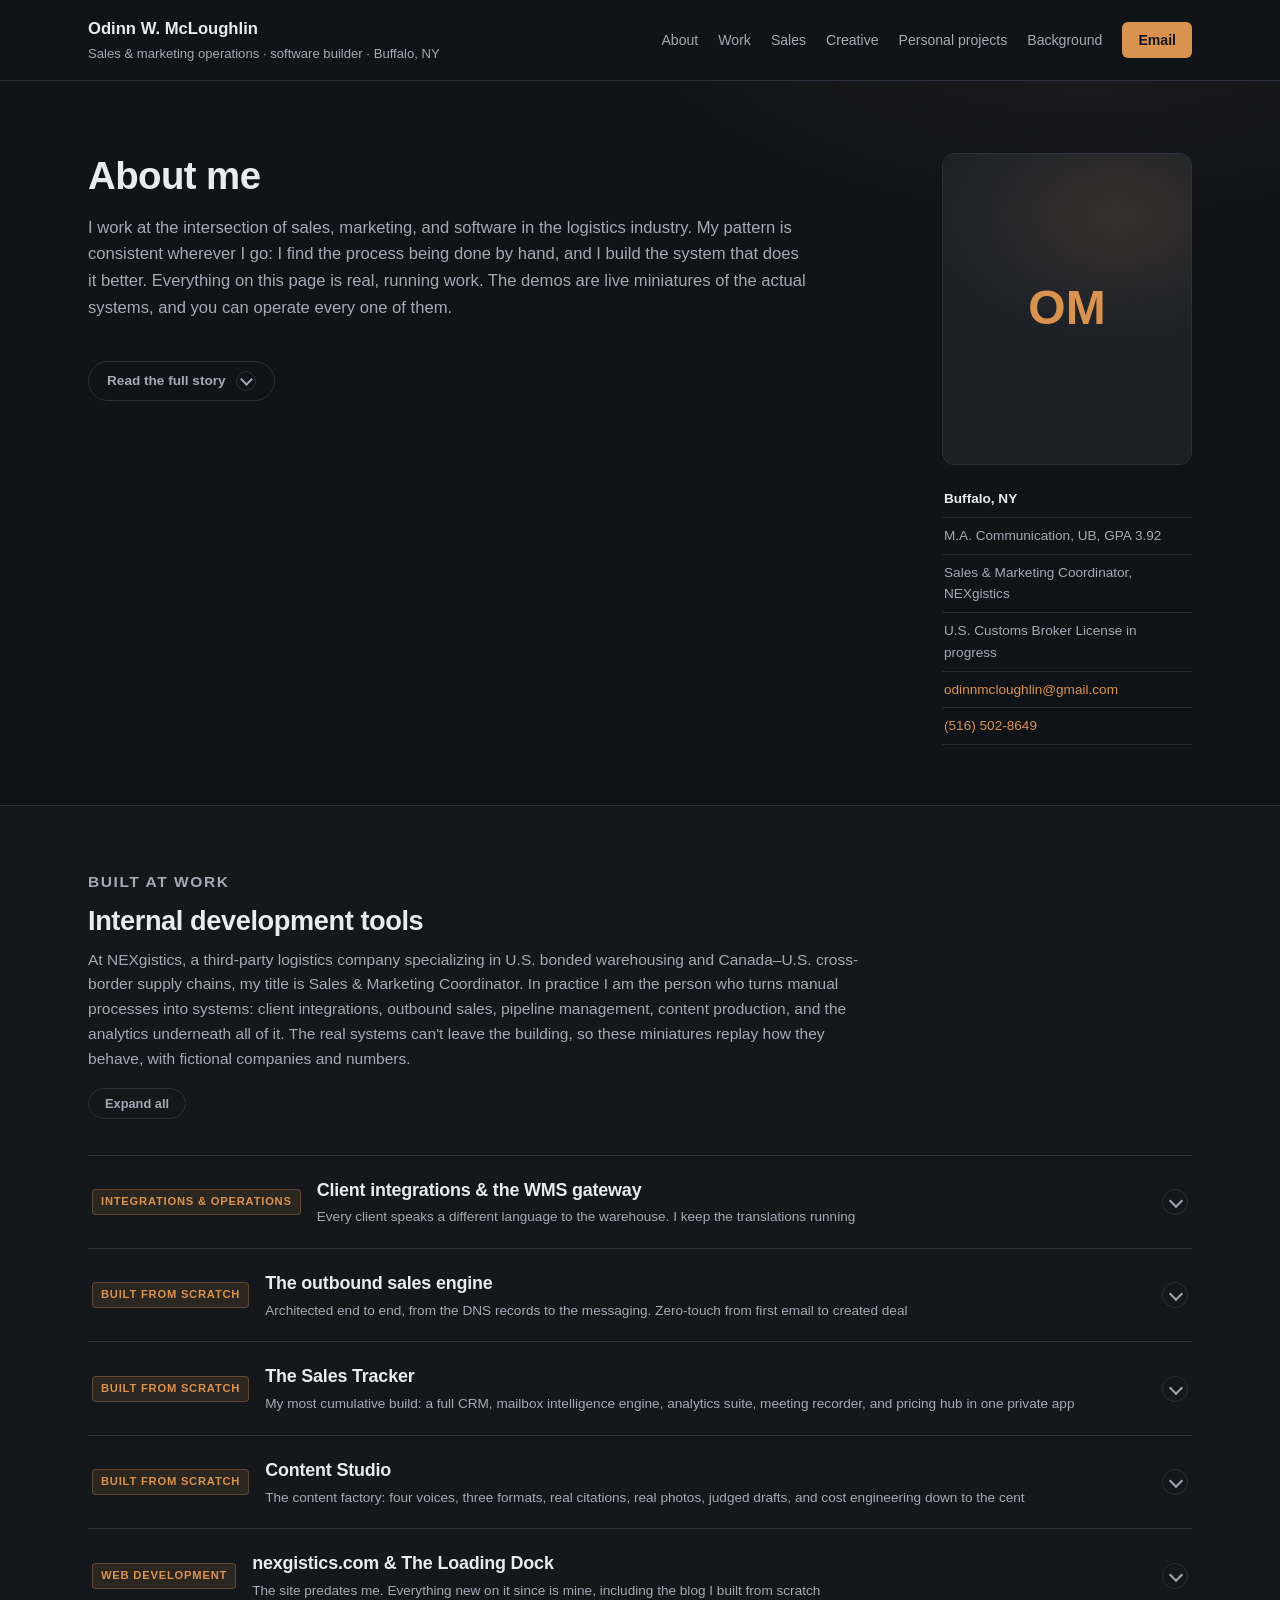
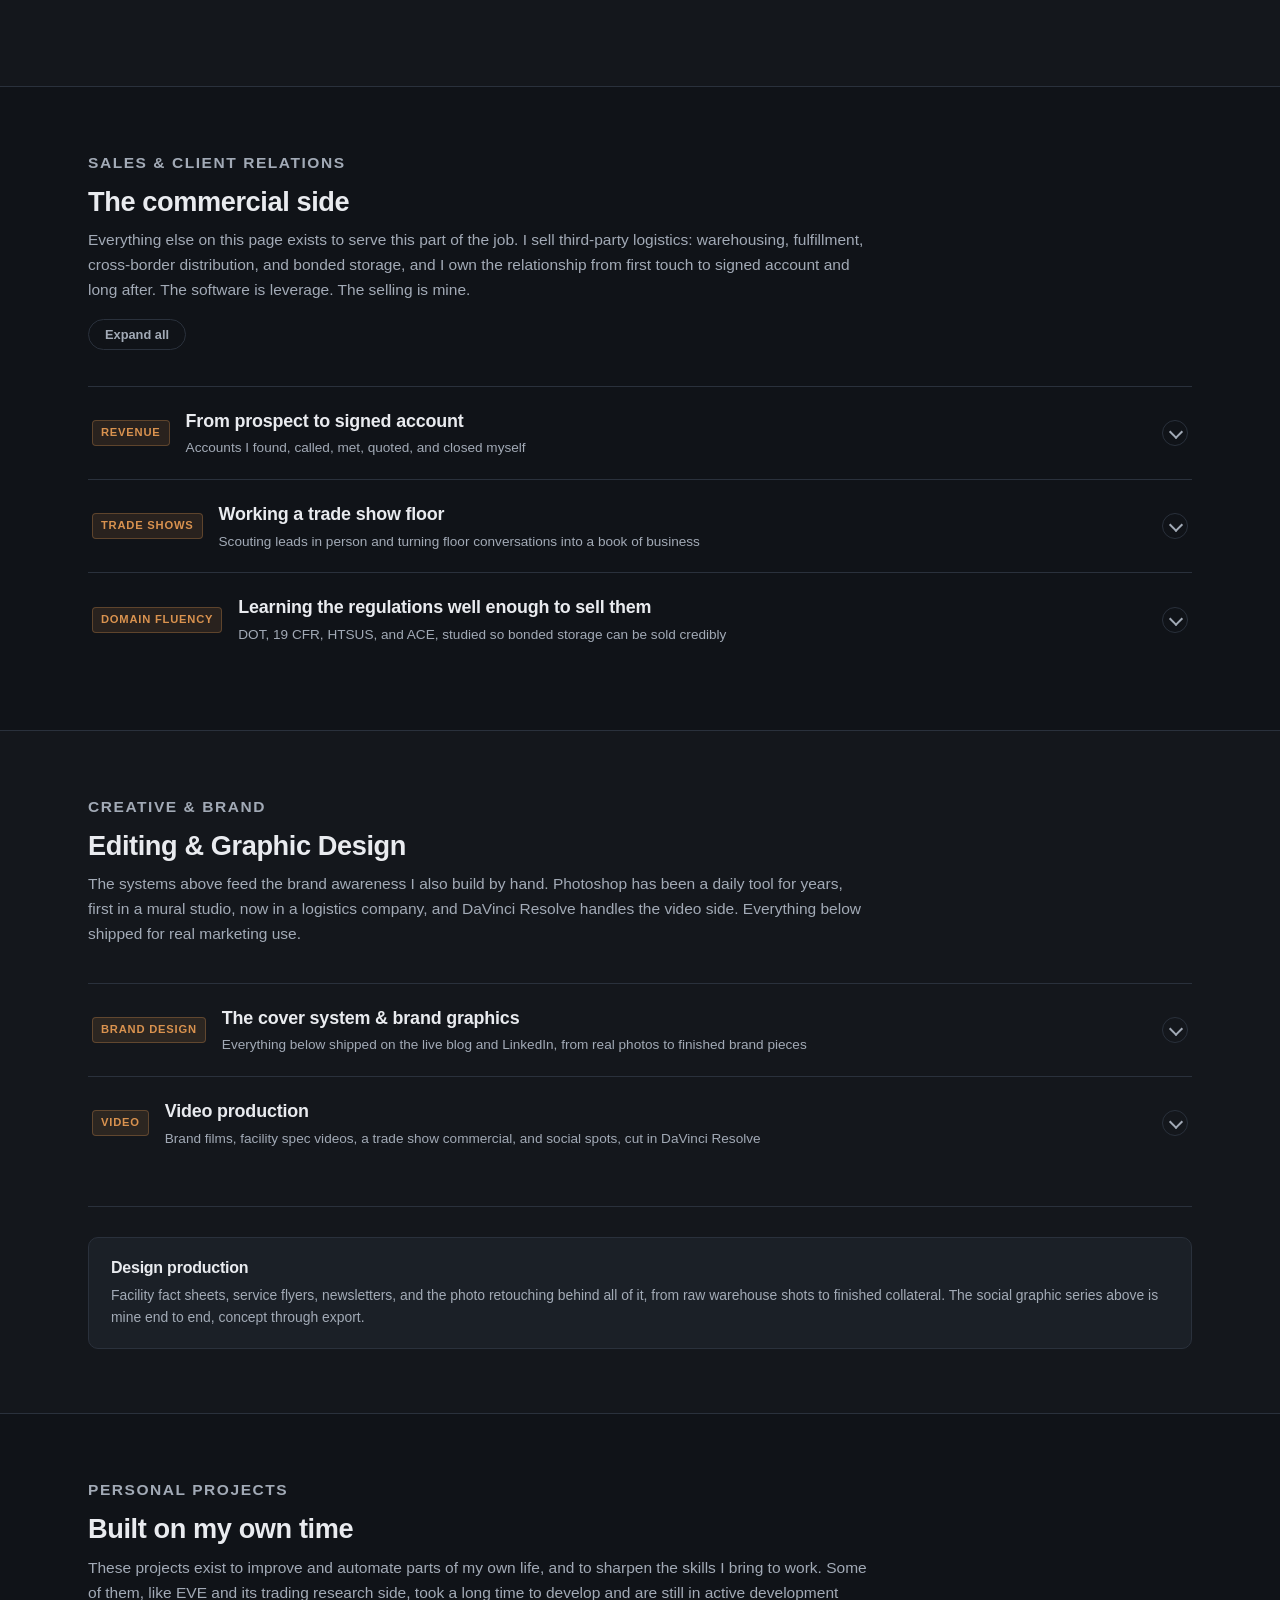
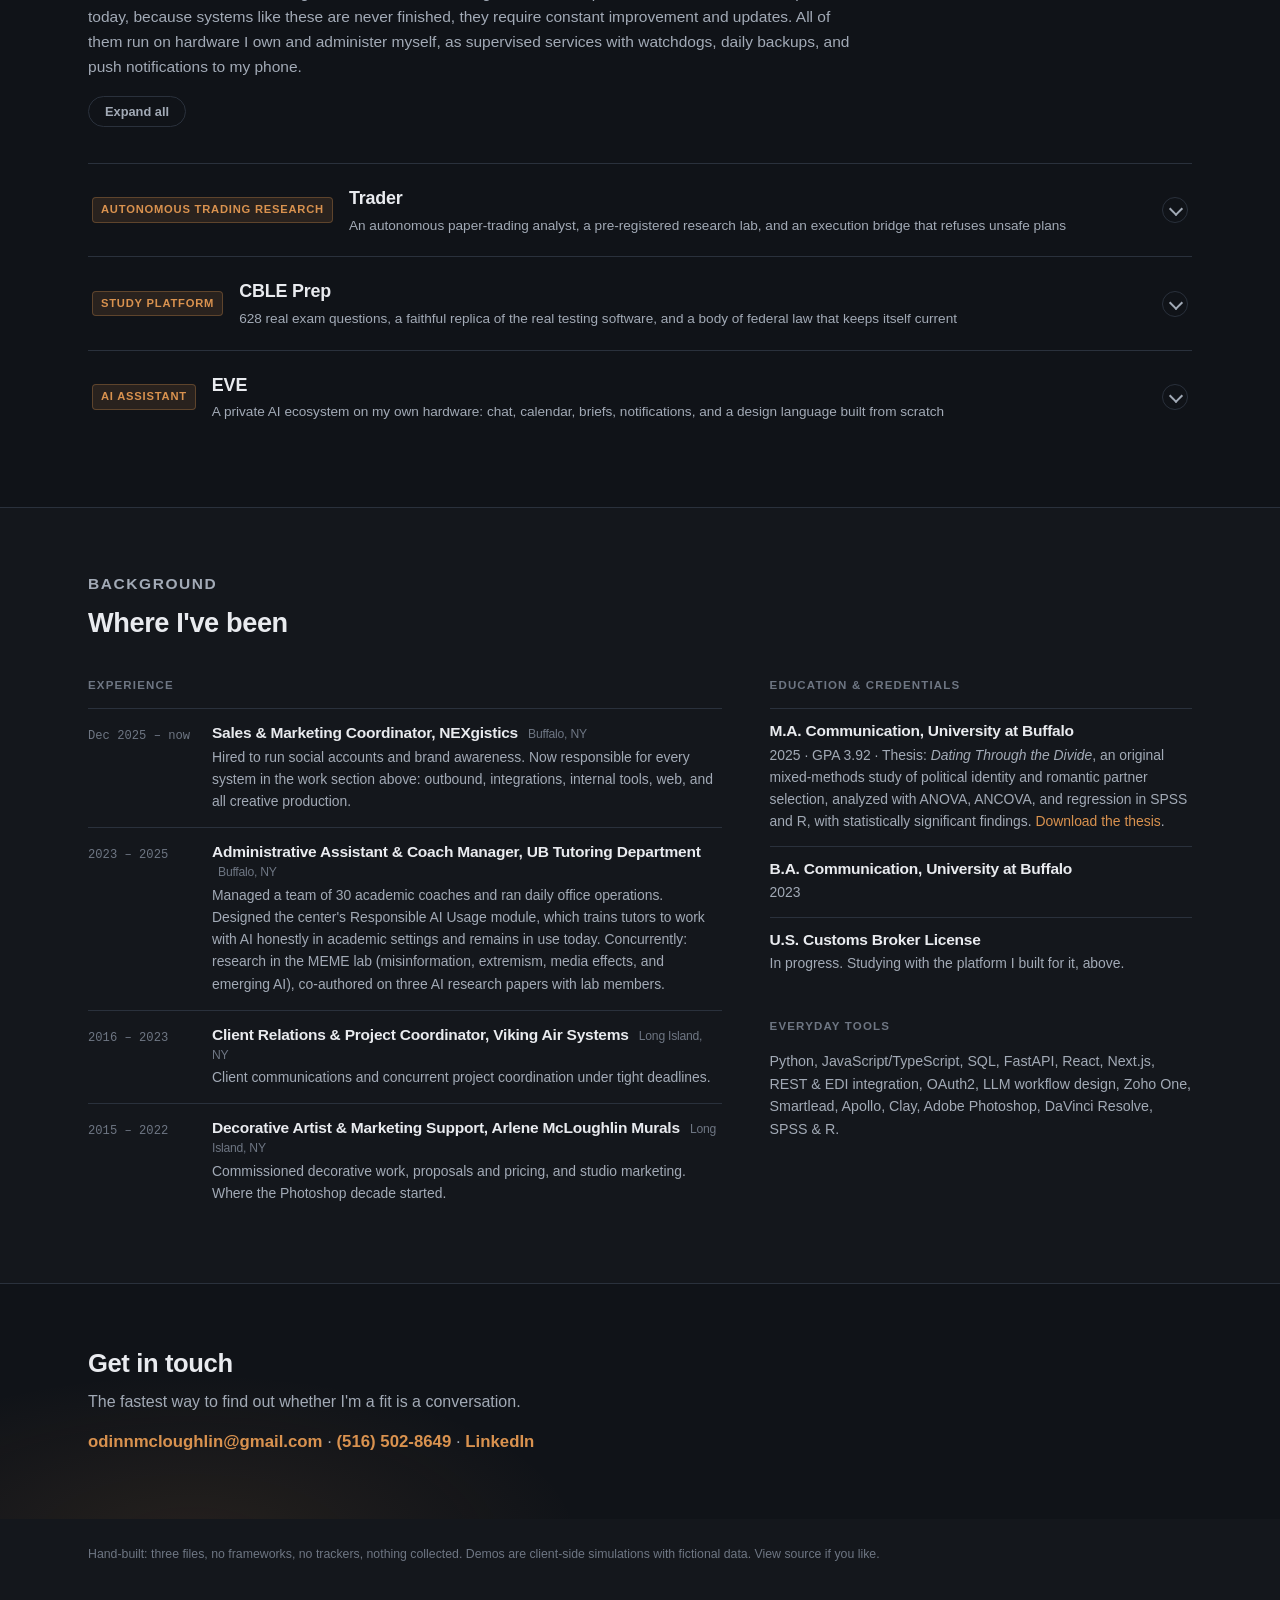
==== commit 21ccd61a: "Remove Stitch Witch entry for now; add phone number to About and Contact Co-Authored-By: Claude Fabl" ====
--- a/index.html
+++ b/index.html
@@ -111,6 +111,7 @@
         <p class="about-fact">Sales &amp; Marketing Coordinator, NEXgistics</p>
         <p class="about-fact">U.S. Customs Broker License in progress</p>
         <p class="about-fact"><a href="mailto:odinnmcloughlin@gmail.com">odinnmcloughlin@gmail.com</a></p>
+        <p class="about-fact"><a href="tel:+15165028649">(516) 502-8649</a></p>
       </div>
     </div>
   </div>
@@ -1451,46 +1452,6 @@
       </div>
     </details>
 
-    <!-- Stitch Witch -->
-    <details class="entry" id="p-sw">
-      <summary class="entry-sum">
-        <span class="tag">E-commerce automation</span>
-        <span class="sum-main"><strong>Stitch Witch</strong><em>A vintage storefront plus a vision pipeline that writes the listings</em></span>
-        <span class="sum-chev" aria-hidden="true"></span>
-      </summary>
-      <div class="entry-grid">
-      <div class="entry-info">
-        <p class="tech">HTML/CSS/JS &middot; Python &middot; vision LLM pipeline</p>
-        <p>
-          A resale storefront for reworked vintage clothing, one-of-one pieces that are bleached,
-          embroidered, or painted by hand. I built the site as fast static pages with a product
-          catalog underneath, then attacked the real bottleneck in resale, which is that listing
-          an item takes longer than finding it. The listing generator collapses that step: drop
-          photos of a finished piece onto a script, and a vision model examines them, writes a
-          title and description in the shop's established voice, prices the piece relative to the
-          existing catalog, compresses the images, and stages the listing. One confirmation
-          publishes it.
-        </p>
-        <ul class="specs">
-          <li>Static storefront, no framework, category filtering and per-item pages from a JSON catalog</li>
-          <li>Vision pipeline: photos in, on-brand title, description, and details out</li>
-          <li>Catalog-anchored pricing, so new pieces land consistently against existing ones</li>
-          <li>Automatic image compression and file placement, one human confirmation to publish</li>
-        </ul>
-        <p class="try">Pick a piece and watch the listing write itself. Real catalog entries, in the shop's real look.</p>
-      </div>
-      <div class="frame">
-        <div class="frame-bar"><span class="frame-app">stitch witch &middot; listing generator</span><span class="frame-note">real catalog data</span></div>
-        <div class="frame-body skin-sw">
-          <div class="sw-picks" id="sw-picks" role="group" aria-label="Pick a piece"></div>
-          <div class="sw-out" id="sw-out" hidden>
-            <div class="sw-phase" id="sw-phase"></div>
-            <div class="sw-listing" id="sw-listing"></div>
-          </div>
-        </div>
-      </div>
-      </div>
-    </details>
   </div>
 </section>
 
@@ -1554,6 +1515,8 @@
     <p class="contact-links">
       <a href="mailto:odinnmcloughlin@gmail.com">odinnmcloughlin@gmail.com</a>
       <span aria-hidden="true"> &middot; </span>
+      <a href="tel:+15165028649">(516) 502-8649</a>
+      <span aria-hidden="true"> &middot; </span>
       <a href="https://www.linkedin.com/in/odinn-mcloughlin-423668271" target="_blank" rel="noopener">LinkedIn</a>
     </p>
   </div>
--- a/styles.css
+++ b/styles.css
@@ -550,12 +550,6 @@
     #06070f;
 }
 
-.skin-sw {
-  --d-bg: #0b0b0d; --d-panel: #141417; --d-text: #ece5d6; --d-dim: #8b857a;
-  --d-line: rgba(236, 229, 214, 0.14); --d-accent: #d9503e; --d-good: #9caf88; --d-bad: #d9503e;
-  --d-btn-bg: #b23a2e; --d-btn-fg: #ece5d6; --d-soft: rgba(178, 58, 46, 0.14);
-}
-
 .skin-term {
   --d-bg: #0b0f0c; --d-panel: #101511; --d-text: #a8e6b6; --d-dim: #5f7a66;
   --d-line: #1d2a20; --d-accent: #7ee787; --d-good: #7ee787; --d-bad: #ffa657;
@@ -1918,64 +1912,6 @@
 }
 .eve-chip:hover:not(:disabled) { border-color: var(--d-accent); color: var(--d-accent); }
 .eve-chip:disabled { opacity: 0.4; cursor: default; }
-
-.sw-picks {
-  display: grid;
-  grid-template-columns: repeat(auto-fit, minmax(min(100%, 160px), 1fr));
-  gap: 9px;
-  padding: 15px 16px;
-}
-
-.sw-pick {
-  text-align: left;
-  border: 1px solid var(--d-line);
-  border-radius: 4px;
-  background: var(--d-panel);
-  padding: 11px 13px;
-  color: var(--d-text);
-  transition: border-color 0.15s;
-}
-.sw-pick:hover { border-color: var(--d-accent); }
-.sw-pick.is-on { border-color: var(--d-accent); background: var(--d-soft); }
-.sw-pick .sw-kind {
-  display: block;
-  font-size: 0.68rem;
-  letter-spacing: 0.14em;
-  text-transform: uppercase;
-  color: var(--d-accent);
-  margin-bottom: 4px;
-}
-.sw-pick strong { font-size: 0.88rem; line-height: 1.35; display: block; font-weight: 500; }
-
-.sw-out { padding: 0 16px 16px; }
-
-.sw-phase {
-  font-family: var(--mono);
-  font-size: 0.75rem;
-  color: var(--d-dim);
-  padding: 3px 0 11px;
-  min-height: 26px;
-}
-.sw-phase .done { color: var(--d-good); }
-
-.sw-listing {
-  border: 1px solid var(--d-line);
-  border-radius: 4px;
-  background: var(--d-panel);
-  padding: 17px 19px;
-}
-
-.sw-title {
-  font-family: Georgia, "Times New Roman", serif;
-  font-size: 1.2rem;
-  margin-bottom: 2px;
-  min-height: 1.4em;
-  color: var(--d-text);
-}
-.sw-price { font-family: var(--mono); font-size: 0.9rem; color: var(--d-accent); margin-bottom: 10px; }
-.sw-desc { font-size: 0.88rem; color: var(--d-dim); margin-bottom: 10px; min-height: 1.4em; line-height: 1.6; }
-.sw-details { font-size: 0.82rem; color: var(--d-dim); padding-left: 18px; }
-.sw-details li { margin-bottom: 3px; }
 
 /* ============ BACKGROUND ============ */
 .bg-grid { display: grid; grid-template-columns: 3fr 2fr; gap: 48px; }
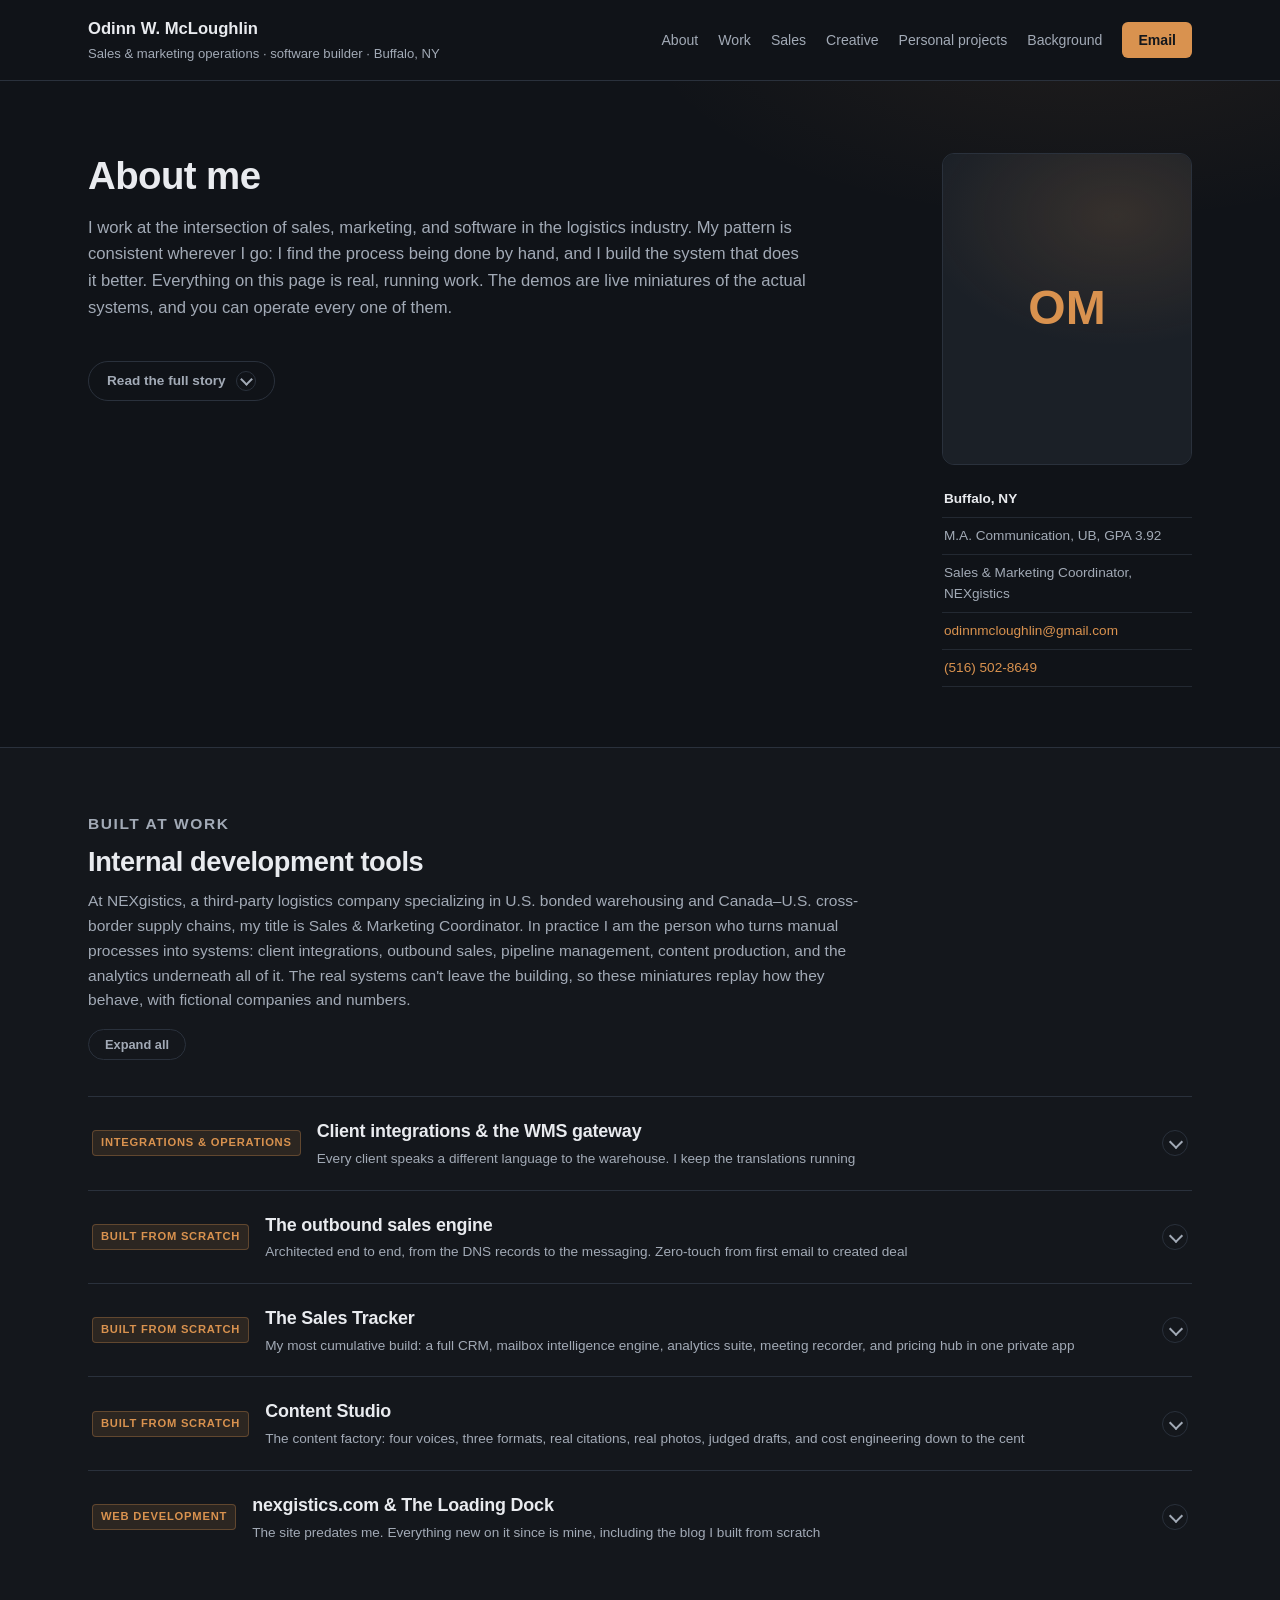
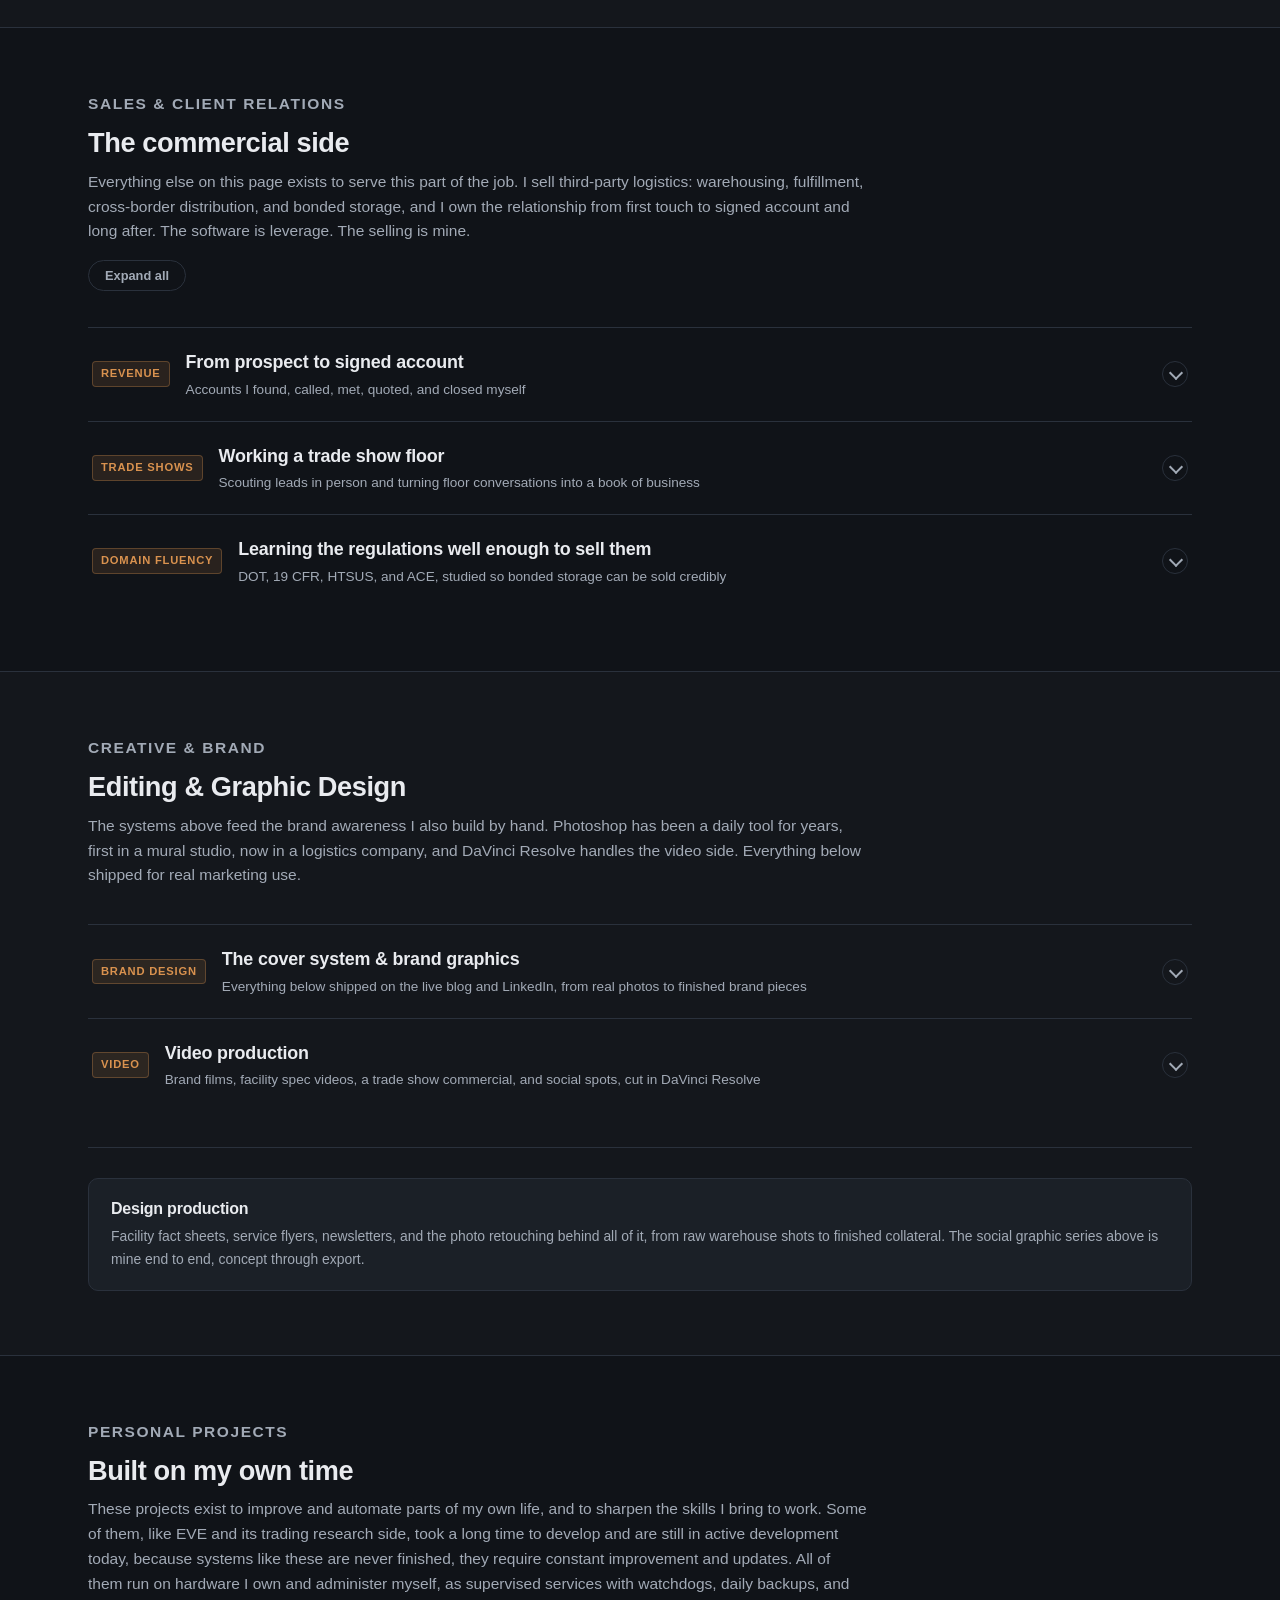
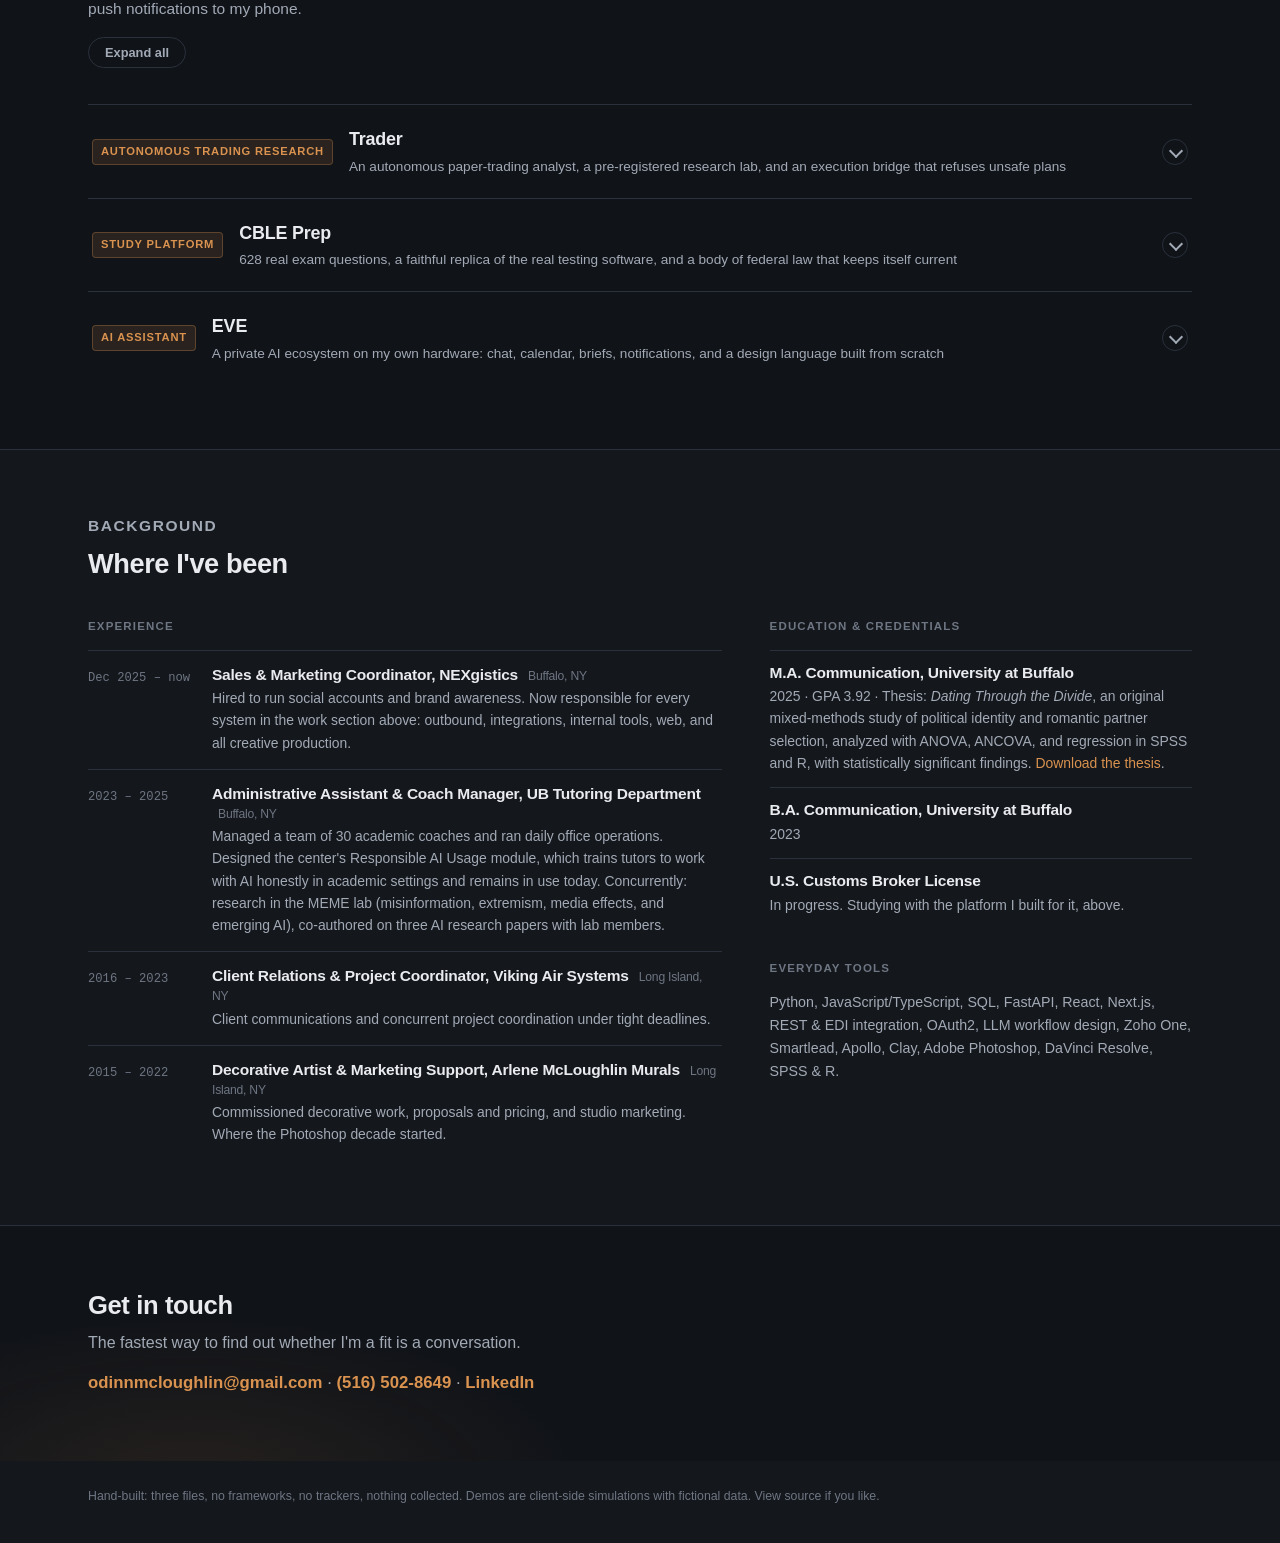
==== commit b65e3ad4: "About: simplify sub-heads, remove license-in-progress from fact rail Co-Authored-By: Claude Fable 5 " ====
--- a/index.html
+++ b/index.html
@@ -45,7 +45,7 @@
 
         <details class="about-more">
         <summary class="about-more-sum">Read the full story<span class="sum-chev" aria-hidden="true"></span></summary>
-        <h4 class="about-h">The research foundation</h4>
+        <h4 class="about-h">Research foundation</h4>
         <p class="about-p">
           I hold an M.A. in Communication from the University at Buffalo (2025), following a B.A.
           in the same field (2023). This was not a typical mass media degree. The program
@@ -66,7 +66,7 @@
           still in use today.
         </p>
 
-        <h4 class="about-h">The logistics chapter</h4>
+        <h4 class="about-h">Logistics</h4>
         <p class="about-p">
           I joined NEXgistics, a cross-border third-party logistics company, in December 2025 as
           Sales &amp; Marketing Coordinator. I was hired to run the company's social accounts and
@@ -85,7 +85,7 @@
           Photoshop and DaVinci Resolve.
         </p>
 
-        <h4 class="about-h">The builder</h4>
+        <h4 class="about-h">Development</h4>
         <p class="about-p">
           Before any of this I worked over seven years as a decorative artist, which is where
           Photoshop and audio-visual editing became daily tools and where I learned to deliver
@@ -109,7 +109,6 @@
         <p class="about-fact"><strong>Buffalo, NY</strong></p>
         <p class="about-fact">M.A. Communication, UB, GPA 3.92</p>
         <p class="about-fact">Sales &amp; Marketing Coordinator, NEXgistics</p>
-        <p class="about-fact">U.S. Customs Broker License in progress</p>
         <p class="about-fact"><a href="mailto:odinnmcloughlin@gmail.com">odinnmcloughlin@gmail.com</a></p>
         <p class="about-fact"><a href="tel:+15165028649">(516) 502-8649</a></p>
       </div>
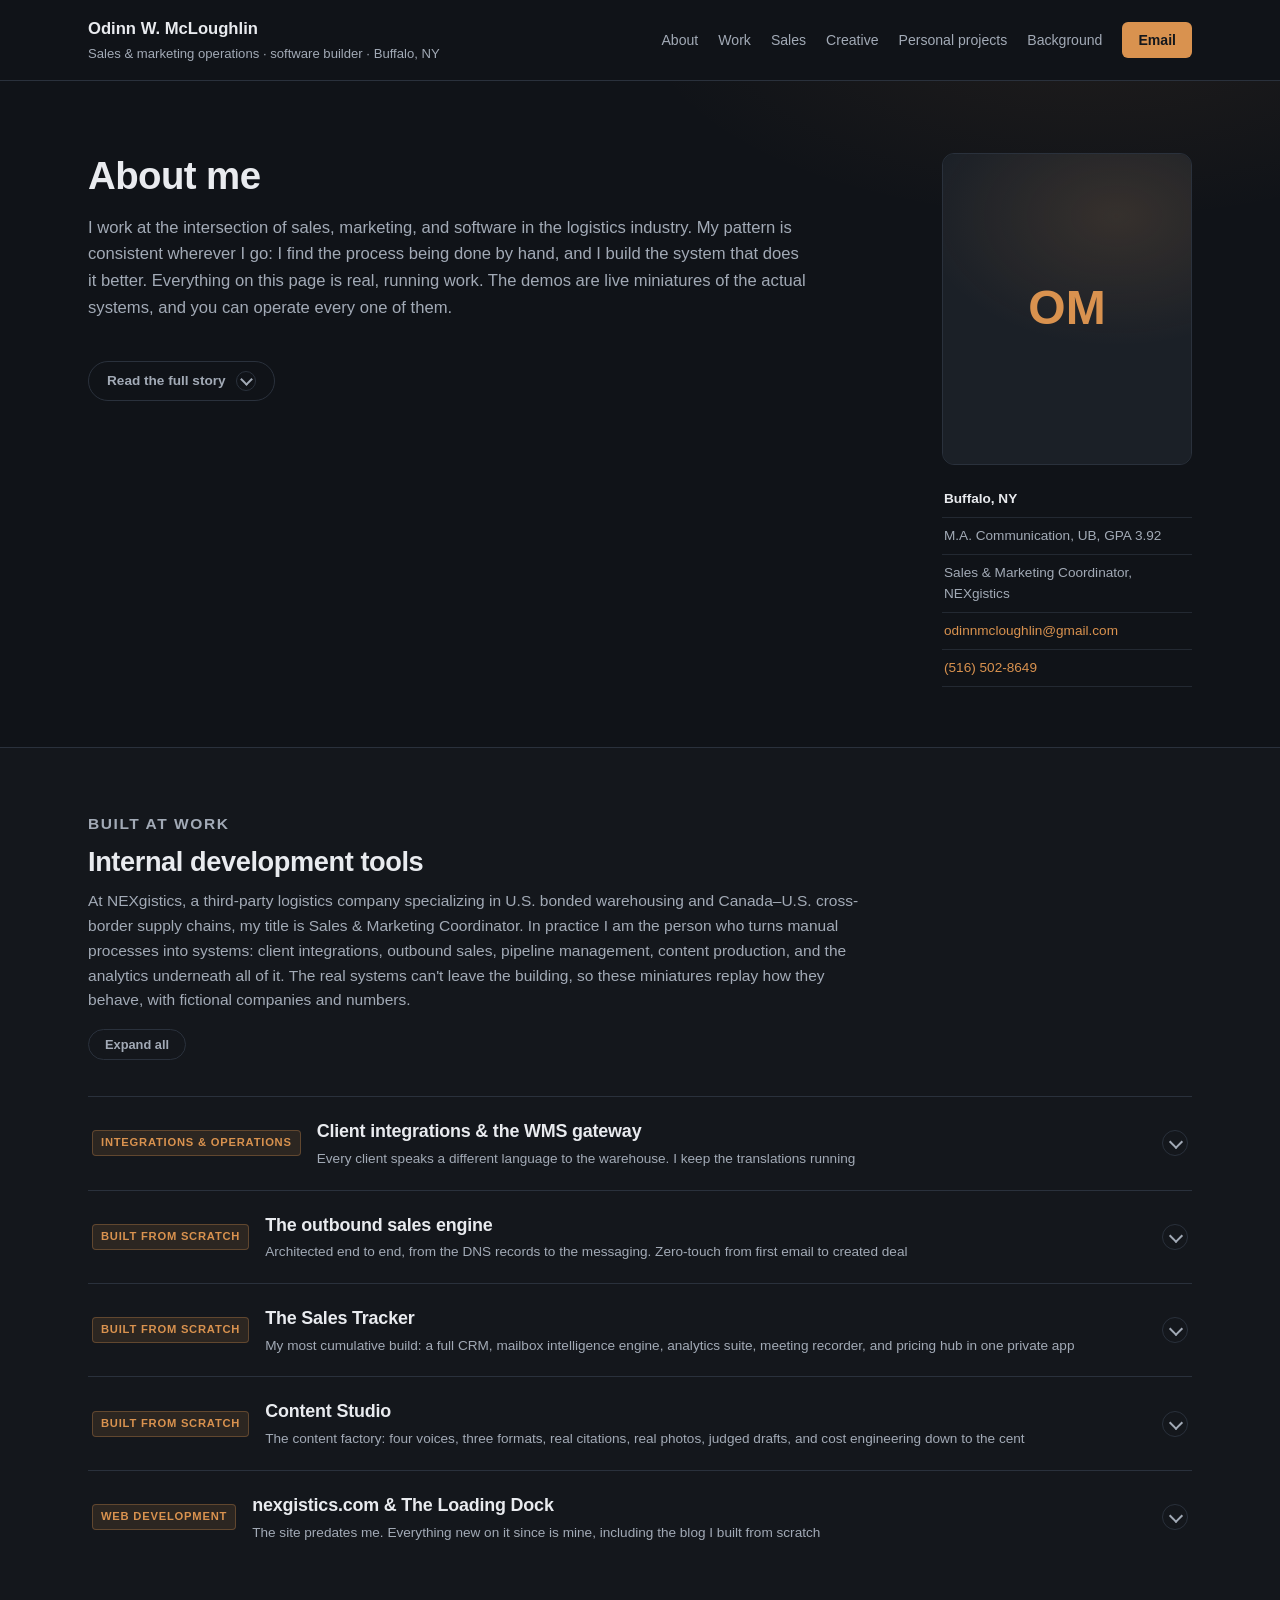
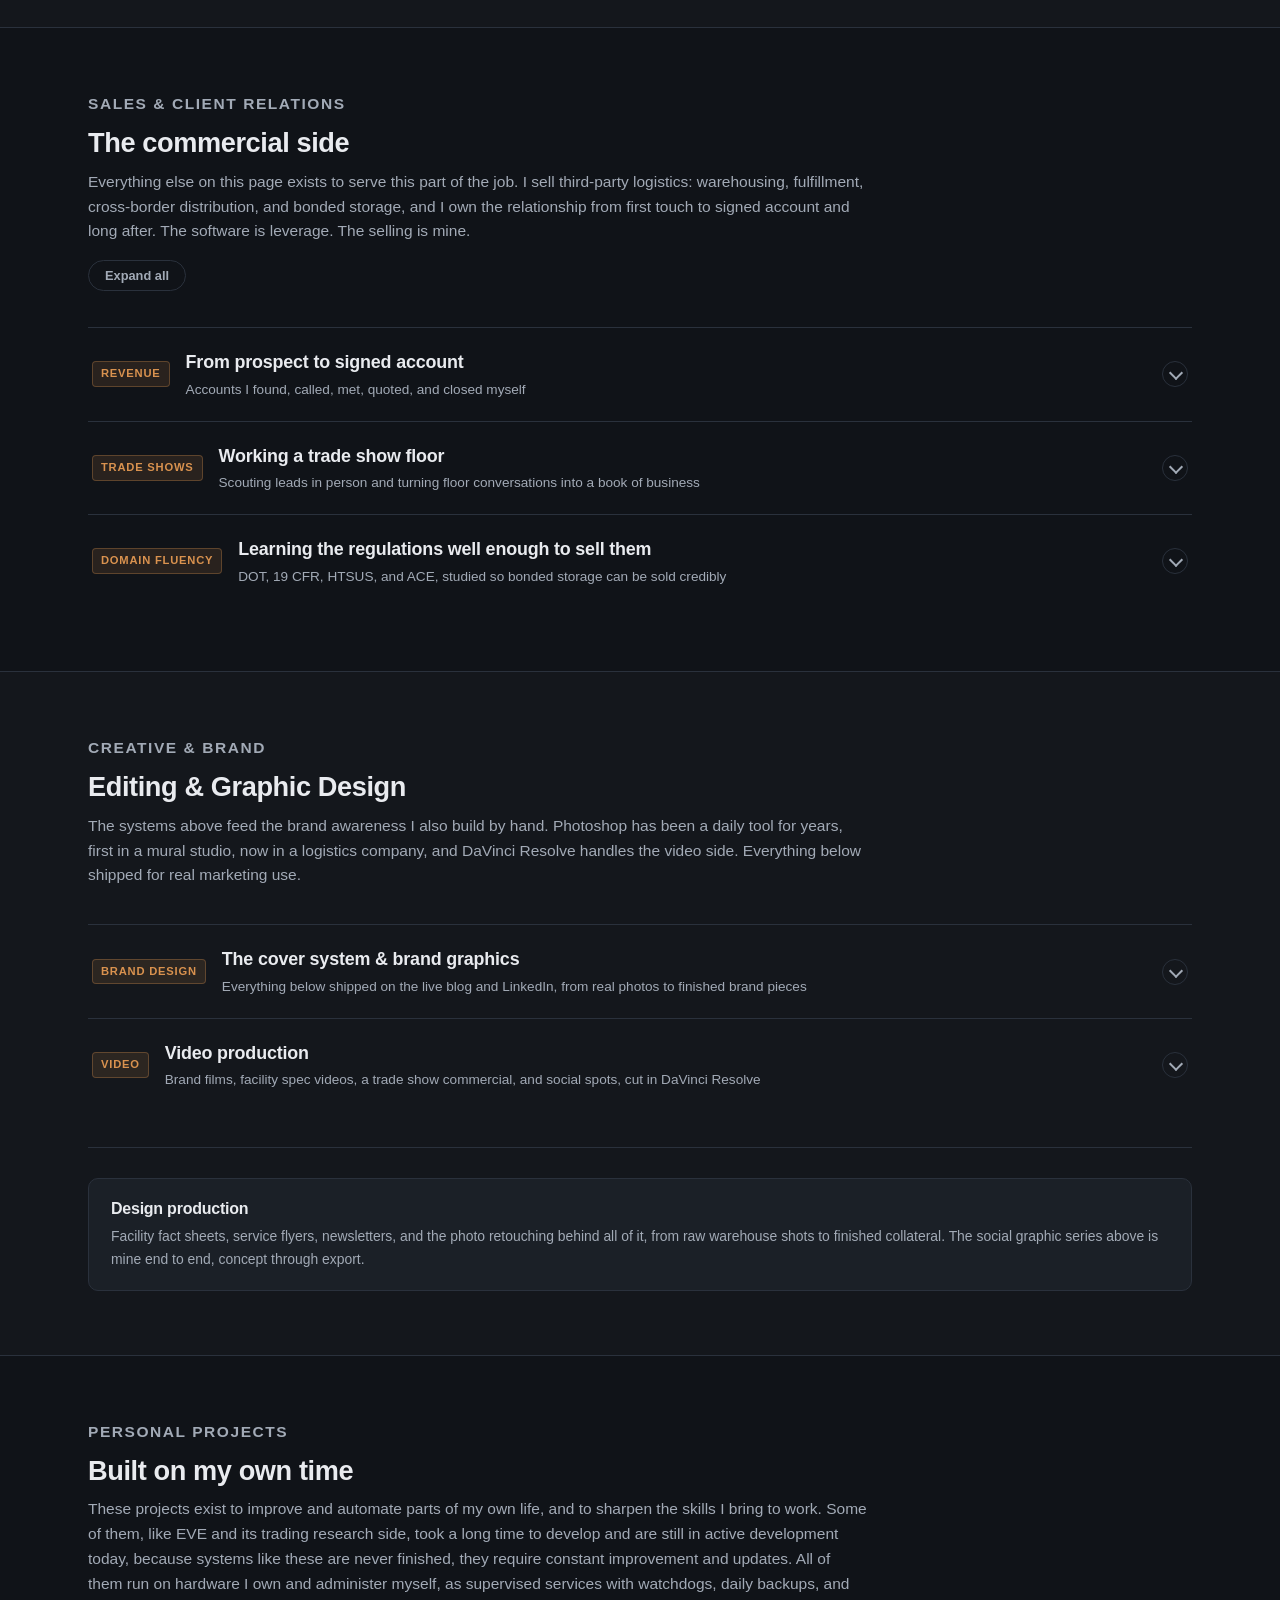
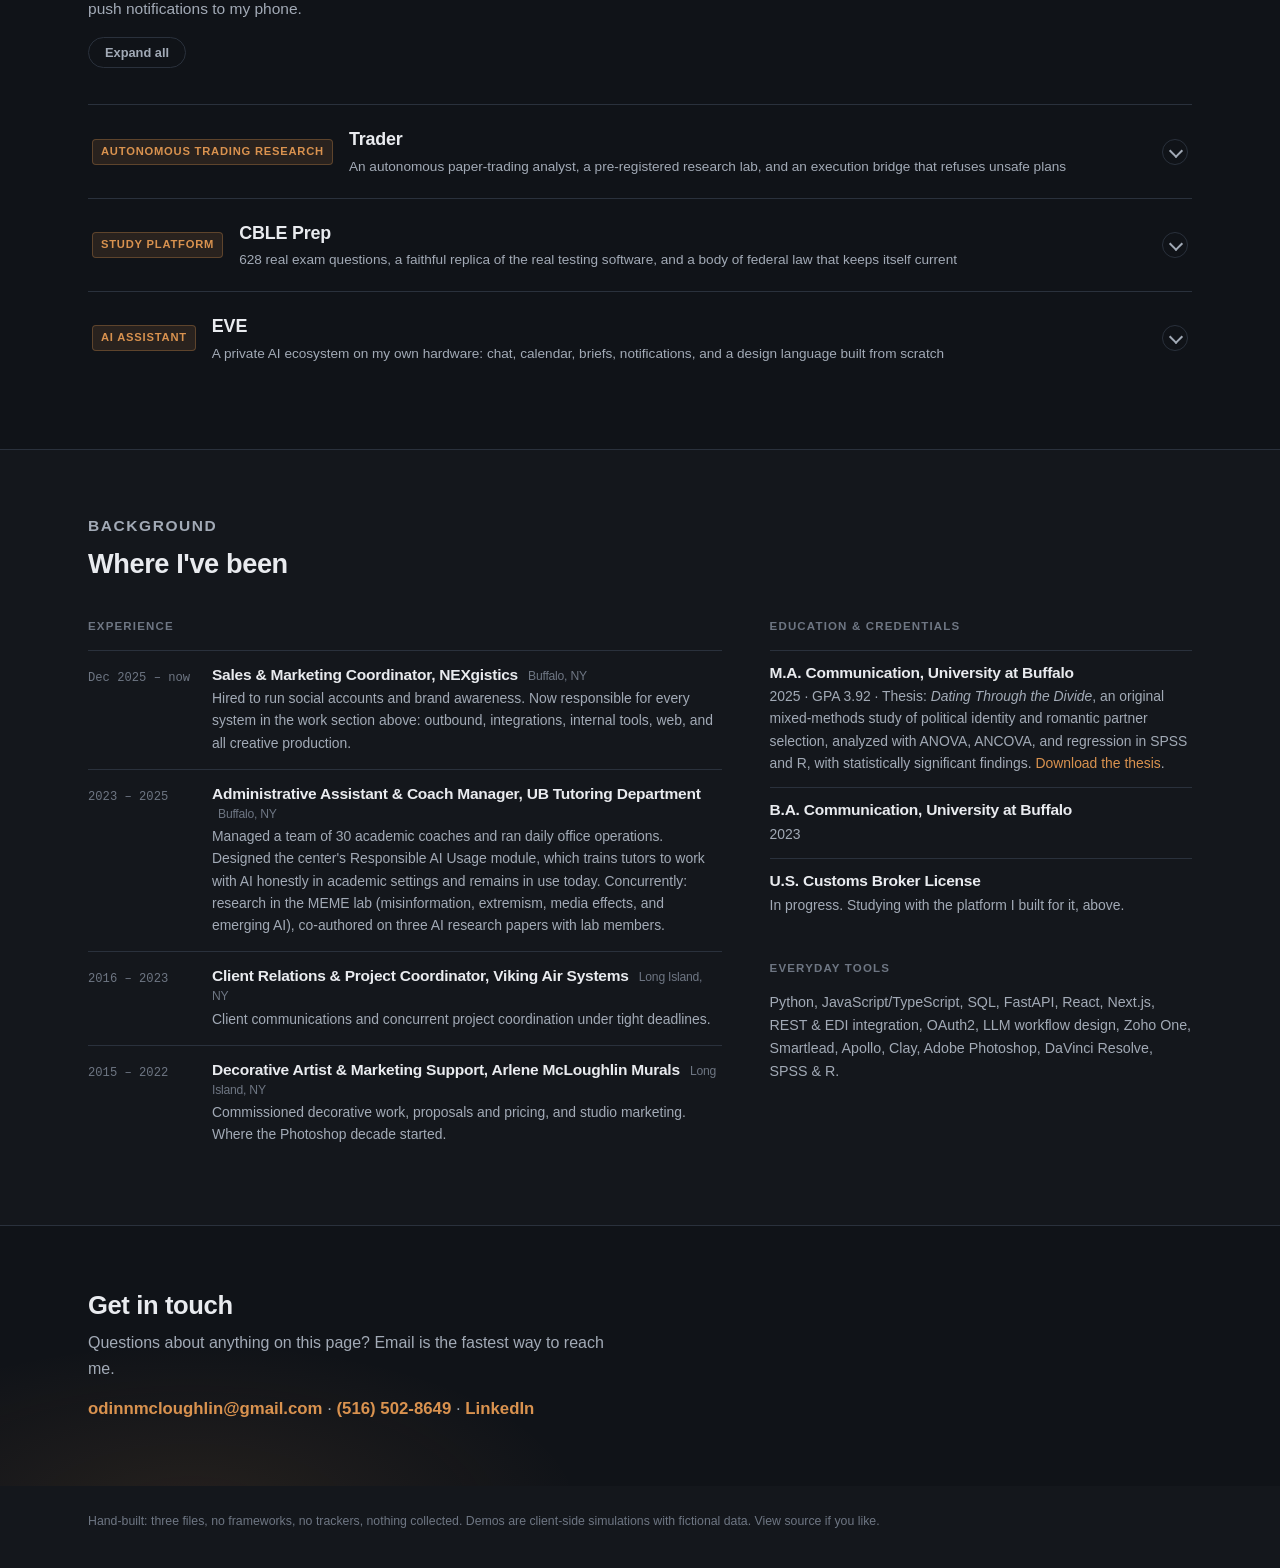
==== commit 54eda3c9: "Unlisted: noindex tag, neutral contact copy Co-Authored-By: Claude Fable 5 <noreply@anthropic.com>" ====
--- a/index.html
+++ b/index.html
@@ -4,6 +4,7 @@
 <meta charset="UTF-8">
 <meta name="viewport" content="width=device-width, initial-scale=1.0">
 <title>Odinn McLoughlin · Portfolio</title>
+<meta name="robots" content="noindex">
 <meta name="description" content="Interactive portfolio of Odinn McLoughlin: working miniatures of the software, automations, and creative systems he builds for a cross-border logistics company, and on his own time.">
 <link rel="stylesheet" href="styles.css">
 <link rel="icon" href="data:image/svg+xml,<svg xmlns='http://www.w3.org/2000/svg' viewBox='0 0 100 100'><rect x='10' y='10' width='80' height='80' rx='14' fill='%23d9924f'/><text x='50' y='69' font-size='50' font-family='Arial' font-weight='bold' fill='%2314171c' text-anchor='middle'>O</text></svg>">
@@ -1510,13 +1511,13 @@
 <section id="contact" class="band band-contact">
   <div class="shell">
     <h2>Get in touch</h2>
-    <p>The fastest way to find out whether I'm a fit is a conversation.</p>
+    <p>Questions about anything on this page? Email is the fastest way to reach me.</p>
     <p class="contact-links">
       <a href="mailto:odinnmcloughlin@gmail.com">odinnmcloughlin@gmail.com</a>
       <span aria-hidden="true"> &middot; </span>
       <a href="tel:+15165028649">(516) 502-8649</a>
       <span aria-hidden="true"> &middot; </span>
-      <a href="https://www.linkedin.com/in/odinn-mcloughlin-423668271" target="_blank" rel="noopener">LinkedIn</a>
+      <a href="https://www.linkedin.com/in/odinn-mcloughlin-423668271/" target="_blank" rel="noopener">LinkedIn</a>
     </p>
   </div>
 </section>
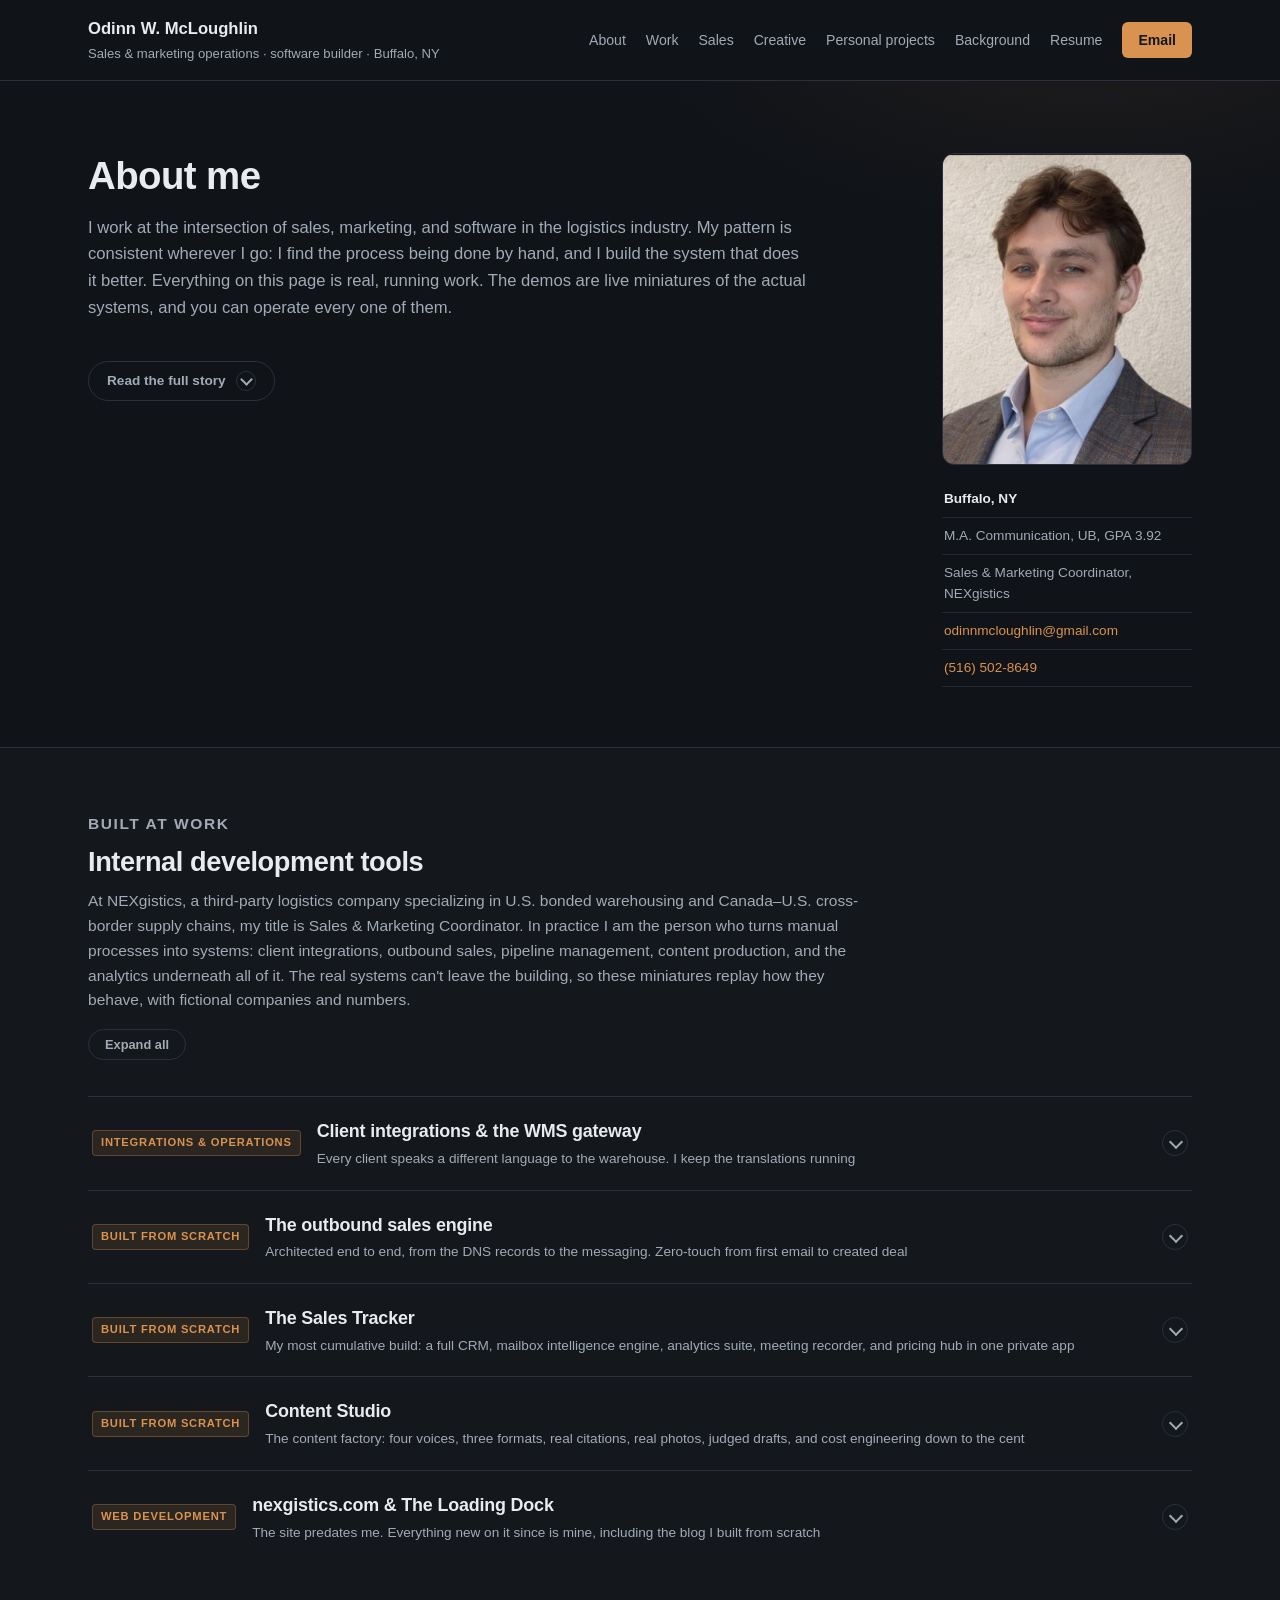
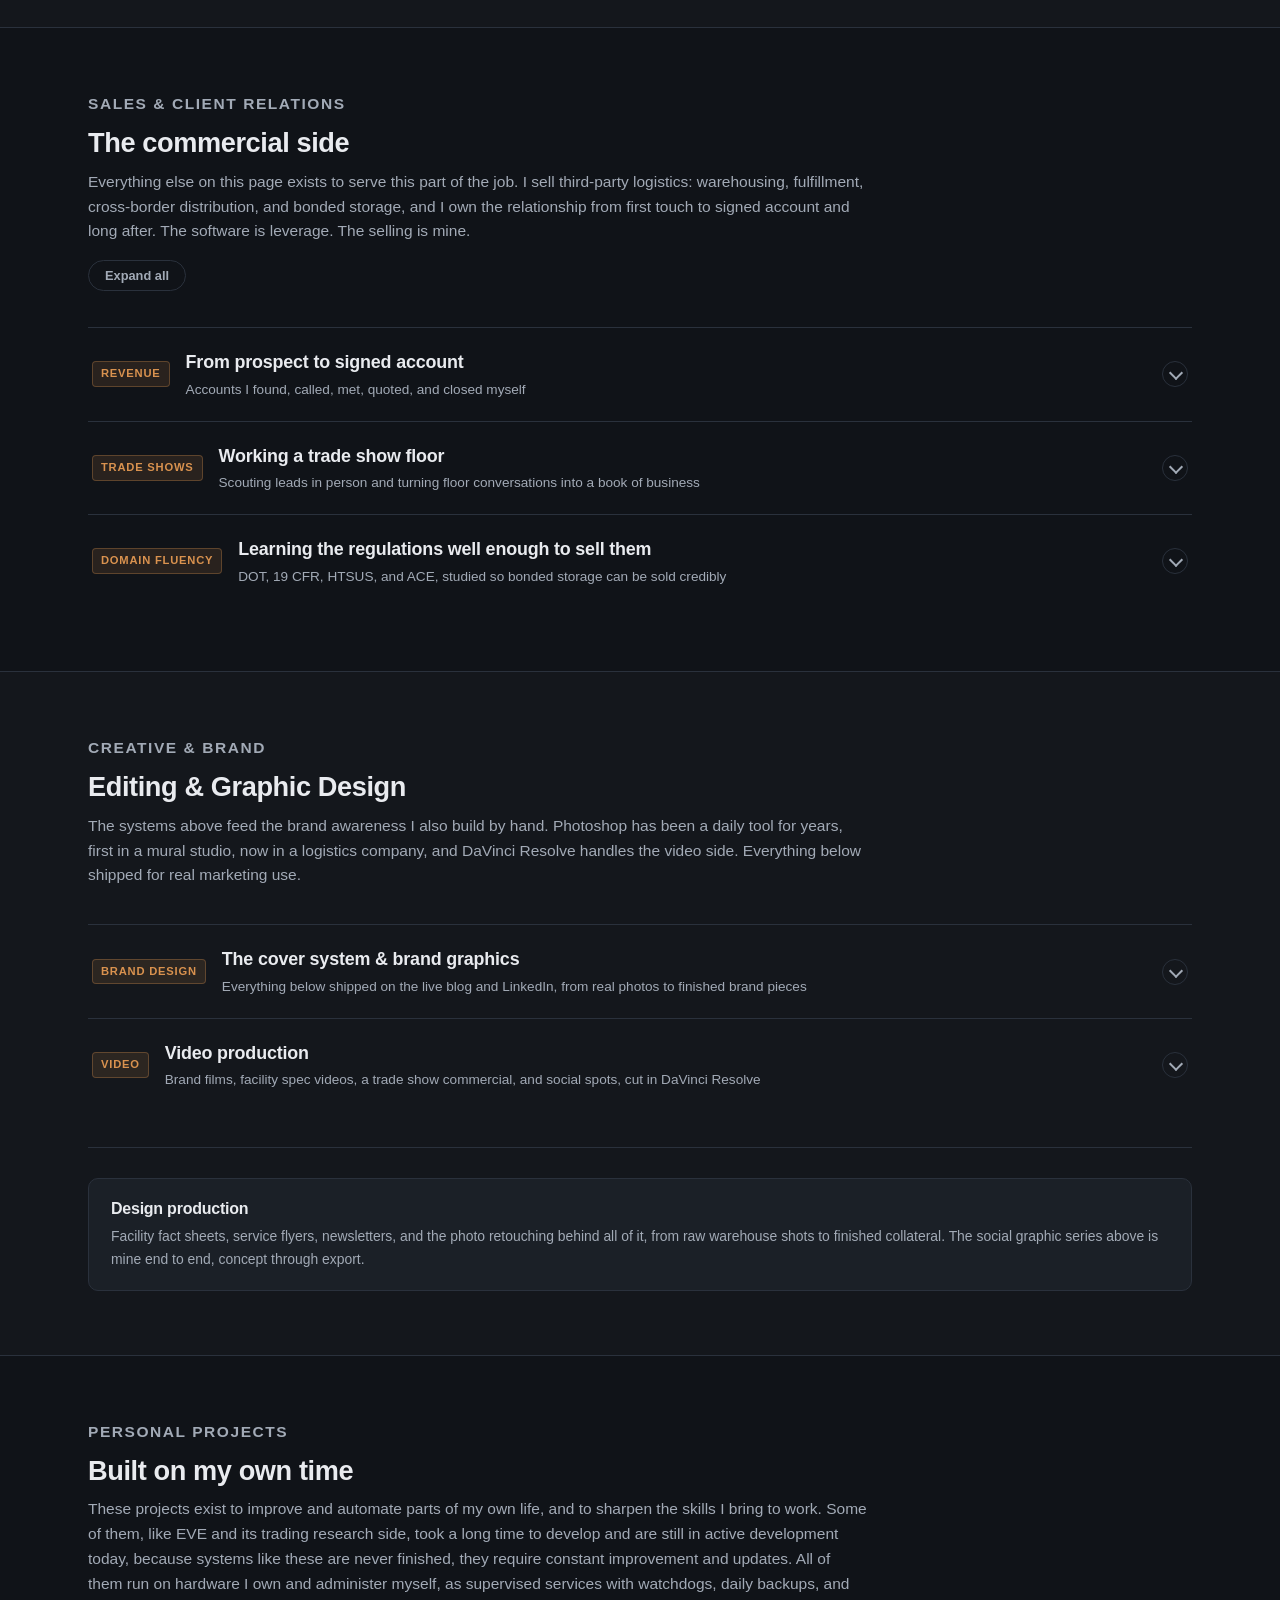
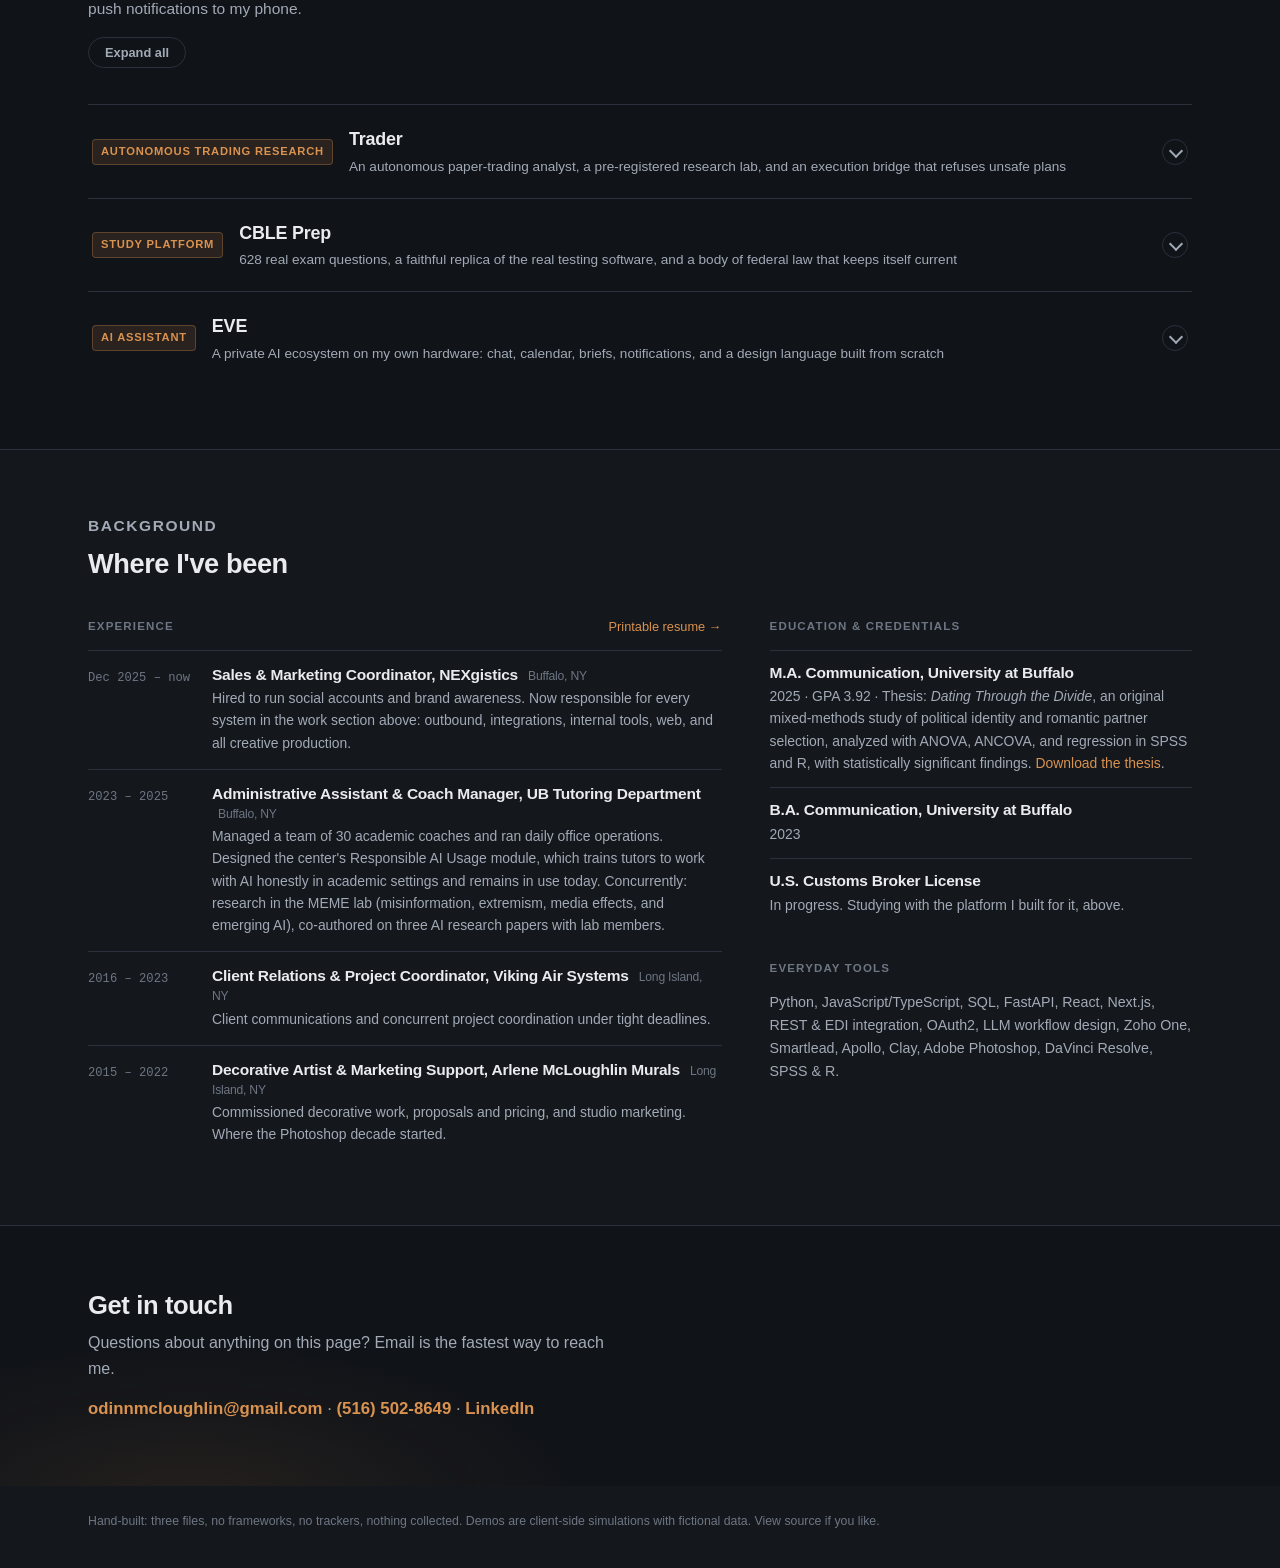
==== commit 360e7d8b: "Add printable resume page at Resume/ Self-contained, print-ready resume built from the portfolio's e" ====
--- a/index.html
+++ b/index.html
@@ -24,6 +24,7 @@
       <a href="#creative">Creative</a>
       <a href="#projects">Personal projects</a>
       <a href="#background">Background</a>
+      <a href="Resume/">Resume</a>
       <a href="mailto:odinnmcloughlin@gmail.com" class="nav-mail">Email</a>
     </nav>
   </div>
@@ -56,7 +57,7 @@
           <em>Dating Through the Divide</em>, examined how political identity influences romantic
           partner selection among college-aged adults, and after months of original data
           collection and analysis the findings were statistically significant.
-          <a href="assets/odinn-mcloughlin-thesis.docx" download>Download the full thesis</a> if
+          <a href="assets/odinn-mcloughlin-thesis.pdf" download>Download the full thesis</a> if
           you want to check my methods. I was also a member of the Misinformation, Extremism, and
           Media Effects (MEME) lab, which studied political messaging alongside emerging AI
           research, including work on machine heuristics and human-AI interaction, and I am
@@ -1464,7 +1465,7 @@
     </div>
     <div class="bg-grid">
       <div>
-        <p class="bg-label">Experience</p>
+        <p class="bg-label">Experience <a class="bg-resume" href="Resume/">Printable resume &rarr;</a></p>
         <div class="cv-row">
           <div class="cv-when">Dec 2025 &ndash; now</div>
           <div><h4>Sales &amp; Marketing Coordinator, NEXgistics <span class="cv-loc">Buffalo, NY</span></h4>
@@ -1490,7 +1491,7 @@
         <p class="bg-label">Education &amp; credentials</p>
         <div class="edu-item">
           <h4>M.A. Communication, University at Buffalo</h4>
-          <p>2025 &middot; GPA 3.92 &middot; Thesis: <em>Dating Through the Divide</em>, an original mixed-methods study of political identity and romantic partner selection, analyzed with ANOVA, ANCOVA, and regression in SPSS and R, with statistically significant findings. <a href="assets/odinn-mcloughlin-thesis.docx" download>Download the thesis</a>.</p>
+          <p>2025 &middot; GPA 3.92 &middot; Thesis: <em>Dating Through the Divide</em>, an original mixed-methods study of political identity and romantic partner selection, analyzed with ANOVA, ANCOVA, and regression in SPSS and R, with statistically significant findings. <a href="assets/odinn-mcloughlin-thesis.pdf" download>Download the thesis</a>.</p>
         </div>
         <div class="edu-item">
           <h4>B.A. Communication, University at Buffalo</h4>
--- a/styles.css
+++ b/styles.css
@@ -1925,6 +1925,7 @@
   margin-bottom: 14px;
 }
 .bg-label-gap { margin-top: 30px; }
+.bg-resume { float: right; font-family: var(--sans); font-size: 0.8rem; font-weight: 500; letter-spacing: 0; text-transform: none; }
 
 .cv-row {
   display: grid;
